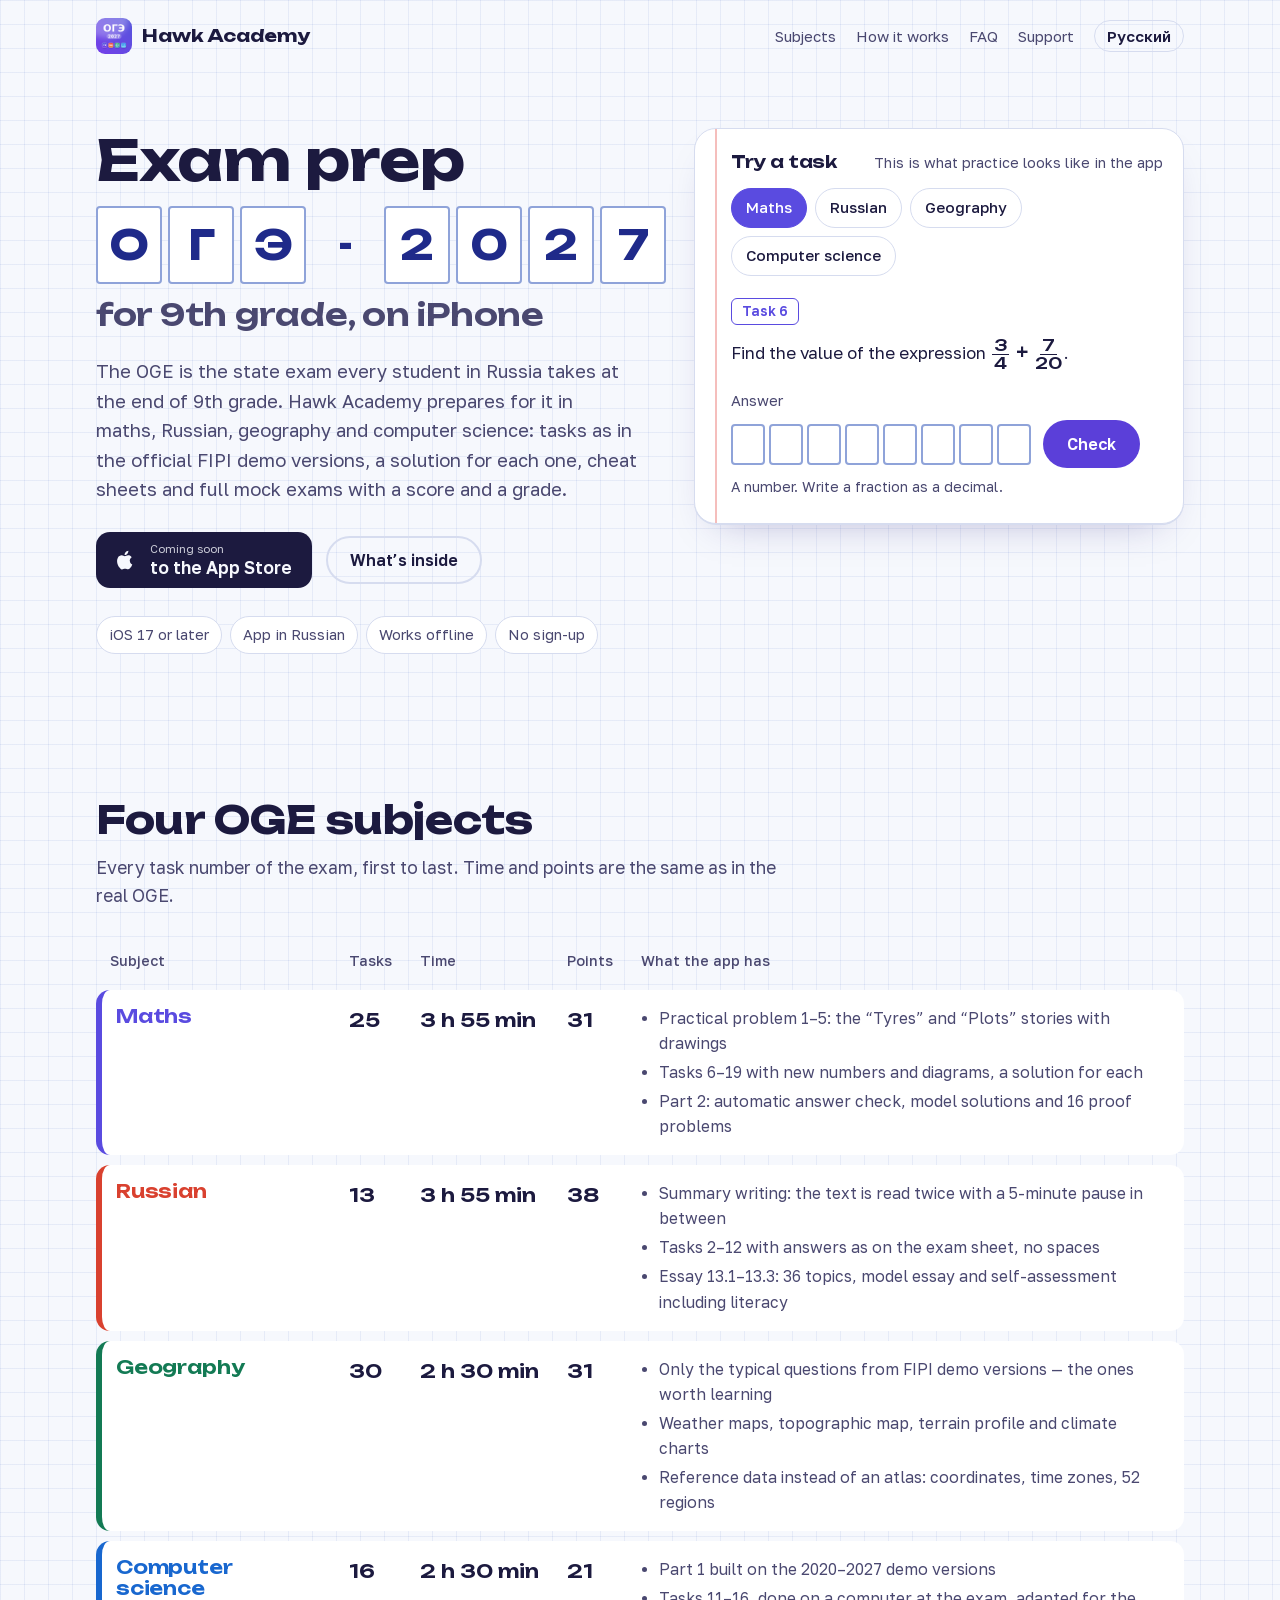
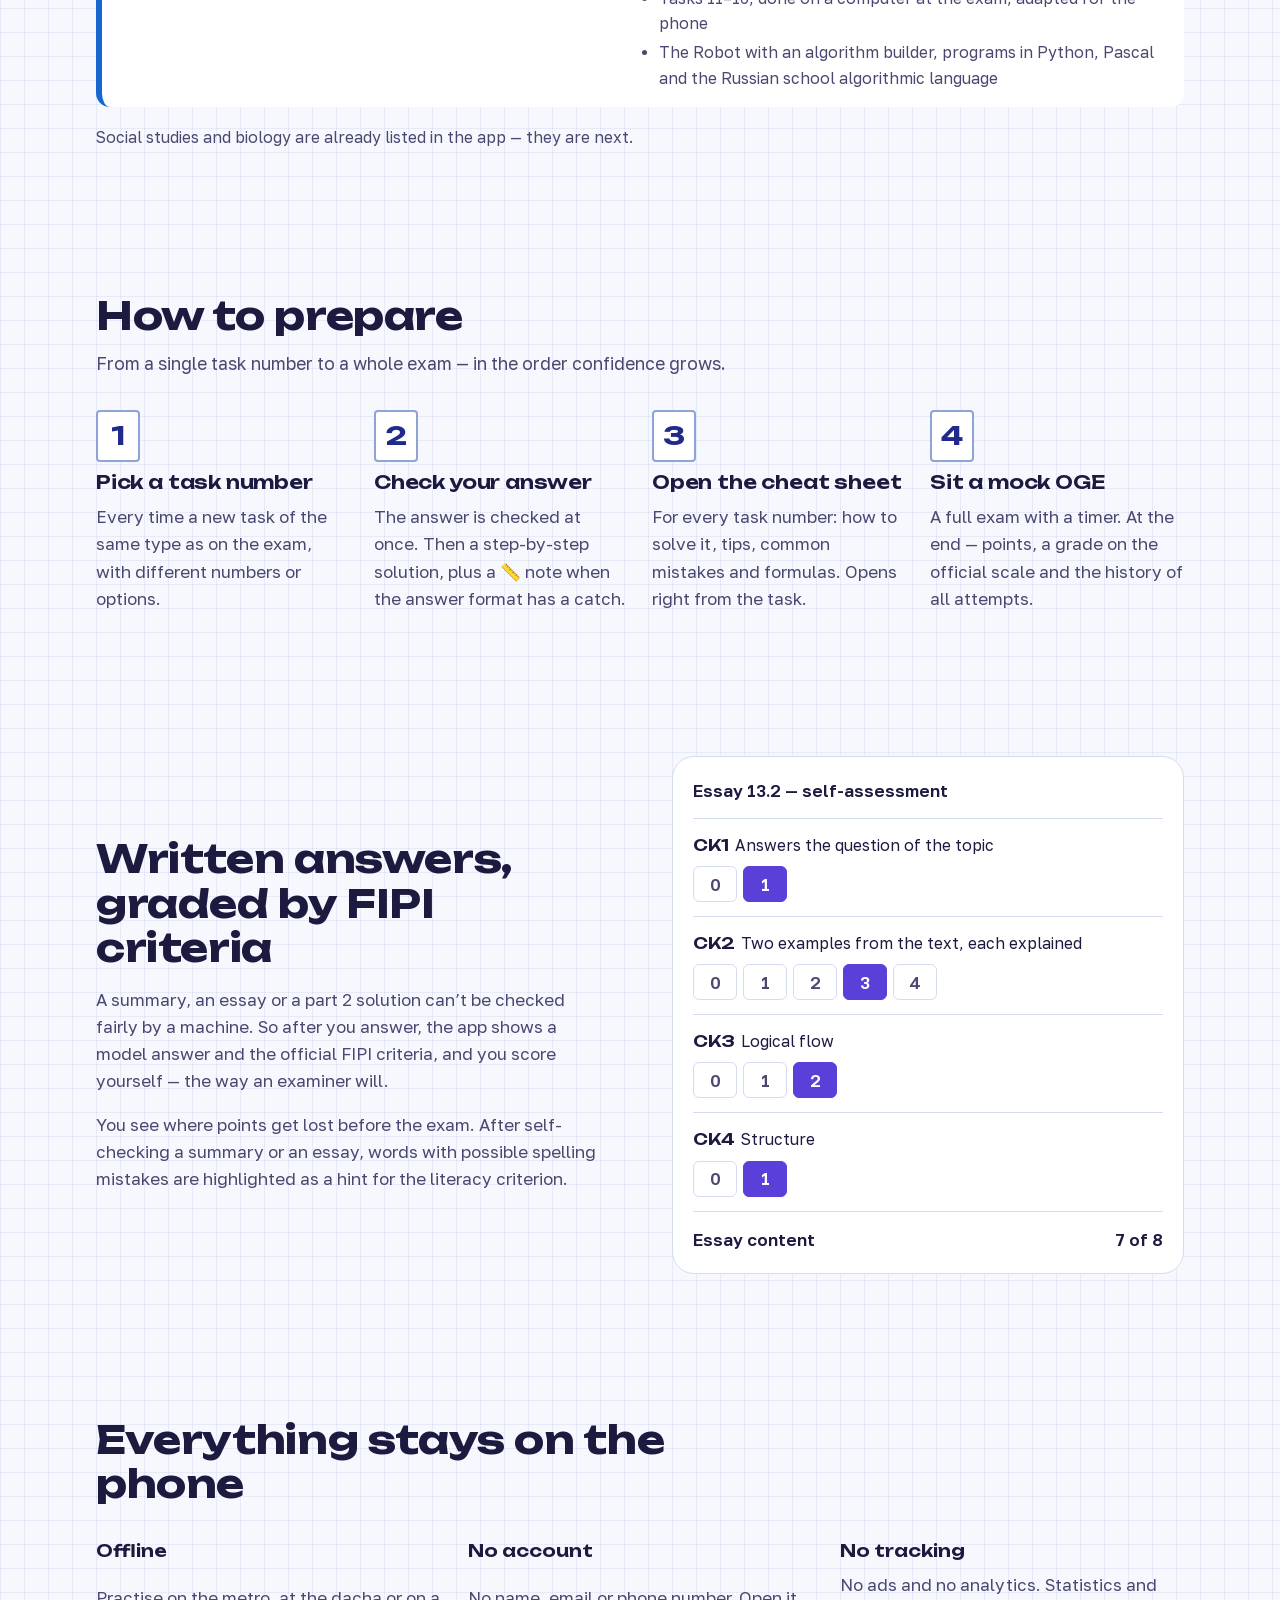
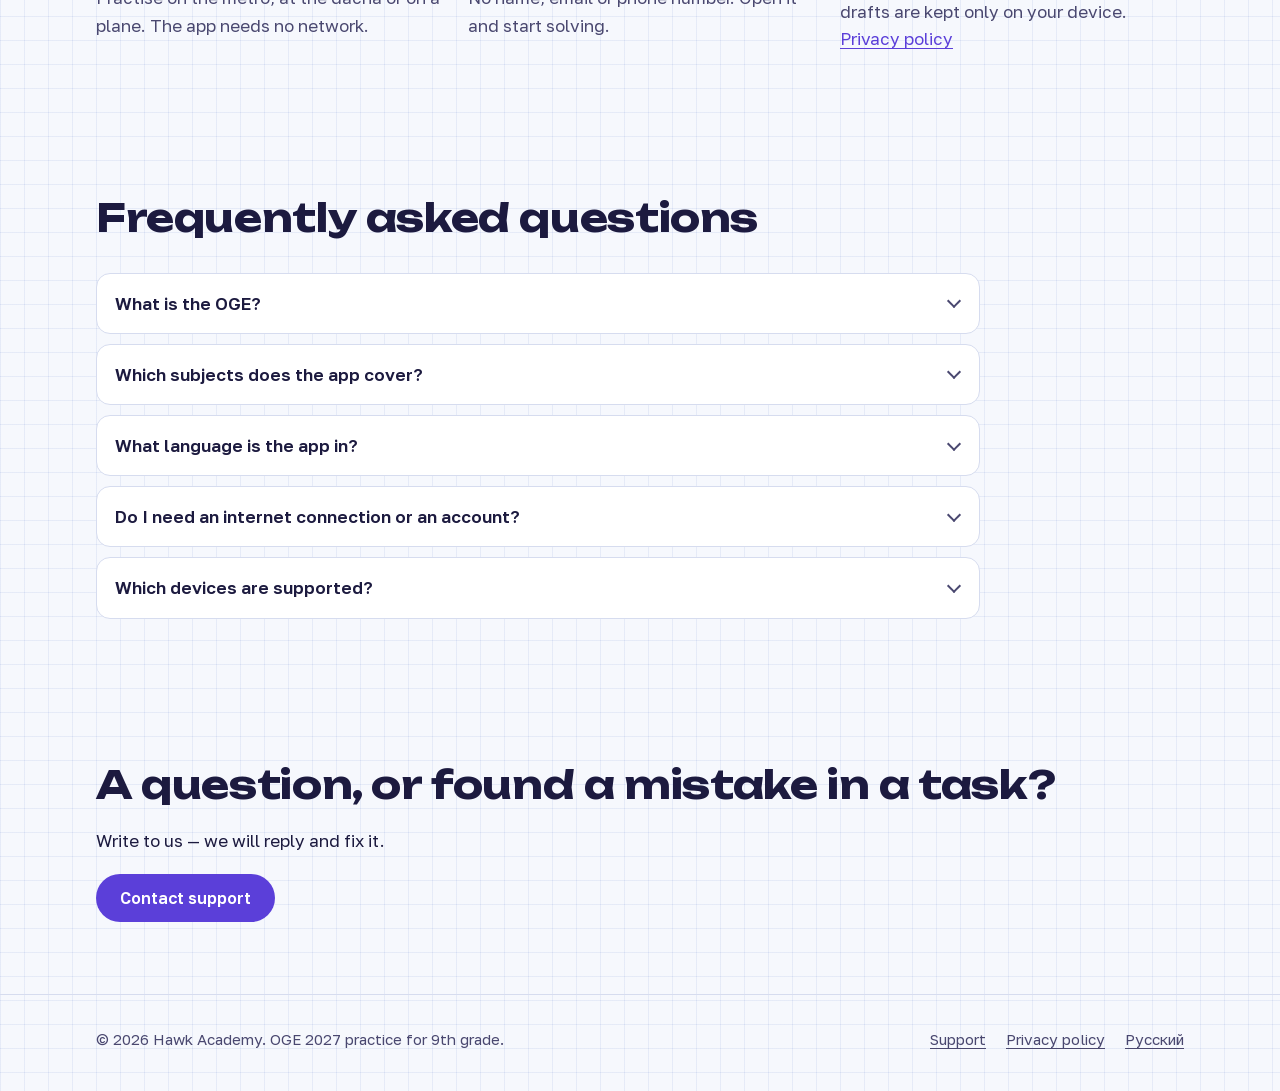
==== en/index.html @ 4bc0d473 "Сайт на двух языках: русский в России, английский в других странах - en/: английские версии главной," ====
<!doctype html>
<html lang="en">
<head>
  <meta charset="utf-8">
  <meta name="viewport" content="width=device-width, initial-scale=1">
  <title>OGE 2027 Exam Prep for iPhone — Hawk Academy</title>
  <meta name="description" content="Practice for Russia's 9th-grade state exam (OGE 2027): maths, Russian, geography and computer science. FIPI-style tasks, solutions and full mock exams.">
  <link rel="canonical" href="https://hawkacademy.github.io/en/">
  <link rel="alternate" hreflang="ru" href="https://hawkacademy.github.io/">
  <link rel="alternate" hreflang="en" href="https://hawkacademy.github.io/en/">
  <link rel="alternate" hreflang="x-default" href="https://hawkacademy.github.io/en/">
  <script src="/assets/lang.js"></script>
  <meta name="theme-color" content="#f6f8fd" media="(prefers-color-scheme: light)">
  <meta name="theme-color" content="#121232" media="(prefers-color-scheme: dark)">
  <meta name="color-scheme" content="light dark">

  <meta property="og:type" content="website">
  <meta property="og:locale" content="en_US">
  <meta property="og:locale:alternate" content="ru_RU">
  <meta property="og:site_name" content="Hawk Academy">
  <meta property="og:title" content="Hawk Academy: OGE 2027 — exam prep for 9th grade">
  <meta property="og:description" content="Maths, Russian, geography and computer science. Tasks in the official exam format, step-by-step solutions and full mock exams with a grade.">
  <meta property="og:url" content="https://hawkacademy.github.io/en/">
  <meta property="og:image" content="https://hawkacademy.github.io/assets/og.png">
  <meta property="og:image:width" content="1200">
  <meta property="og:image:height" content="630">
  <meta property="og:image:alt" content="Hawk Academy: OGE 2027 — practice for maths, Russian, geography and computer science">
  <meta name="twitter:card" content="summary_large_image">

  <link rel="icon" href="/favicon.ico" sizes="48x48">
  <link rel="icon" href="/assets/favicon-32.png" type="image/png" sizes="32x32">
  <link rel="apple-touch-icon" href="/assets/apple-touch-icon.png">
  <link rel="manifest" href="/site.webmanifest">

  <link rel="preload" href="/assets/fonts/unbounded-latin.woff2" as="font" type="font/woff2" crossorigin>
  <link rel="preload" href="/assets/fonts/golos-latin.woff2" as="font" type="font/woff2" crossorigin>
  <link rel="stylesheet" href="/assets/styles.css">

  <script type="application/ld+json">
  {
    "@context": "https://schema.org",
    "@graph": [
      {
        "@type": "Organization",
        "@id": "https://hawkacademy.github.io/#org",
        "name": "Hawk Academy",
        "url": "https://hawkacademy.github.io/",
        "logo": "https://hawkacademy.github.io/assets/icon-512.png",
        "email": "hawk.academy.education@gmail.com"
      },
      {
        "@type": "WebPage",
        "@id": "https://hawkacademy.github.io/en/#page",
        "name": "OGE 2027 Exam Prep for iPhone — Hawk Academy",
        "url": "https://hawkacademy.github.io/en/",
        "inLanguage": "en",
        "about": { "@id": "https://hawkacademy.github.io/#app" },
        "publisher": { "@id": "https://hawkacademy.github.io/#org" }
      },
      {
        "@type": "MobileApplication",
        "@id": "https://hawkacademy.github.io/#app",
        "name": "Hawk Academy: ОГЭ-2027",
        "alternateName": "Hawk Academy: OGE 2027",
        "description": "Practice app for the OGE 2027, the state exam Russian students take at the end of 9th grade: maths, Russian language, geography and computer science. Tasks in the format of the official FIPI demo versions, a step-by-step solution for every task, cheat sheets for each task number, written answers with model answers and self-assessment by FIPI criteria, and full mock exams with a score and a grade. The app interface is in Russian.",
        "operatingSystem": "iOS 17.0 or later",
        "applicationCategory": "EducationalApplication",
        "inLanguage": "ru",
        "image": "https://hawkacademy.github.io/assets/icon-512.png",
        "url": "https://hawkacademy.github.io/",
        "author": { "@id": "https://hawkacademy.github.io/#org" },
        "publisher": { "@id": "https://hawkacademy.github.io/#org" },
        "audience": {
          "@type": "EducationalAudience",
          "educationalRole": "student",
          "audienceType": "9th-grade students preparing for the OGE"
        },
        "featureList": [
          "Practice for every OGE task number with new numbers and a solution",
          "Cheat sheets: method, tips, common mistakes, formulas and reference data",
          "Written answers: model answer, FIPI criteria and self-assessment",
          "Summary writing with two listenings and a 5-minute pause",
          "Full mock exams with a timer, score and grade",
          "Works offline, no sign-up"
        ]
      },
      {
        "@type": "FAQPage",
        "@id": "https://hawkacademy.github.io/en/#faq",
        "inLanguage": "en",
        "mainEntity": [
          {
            "@type": "Question",
            "name": "What is the OGE?",
            "acceptedAnswer": { "@type": "Answer", "text": "The OGE (Basic State Exam) is the exam students in Russia take at the end of 9th grade. Task formats and grading rules are set by FIPI, the Federal Institute of Pedagogical Measurements." }
          },
          {
            "@type": "Question",
            "name": "Which subjects does the app cover?",
            "acceptedAnswer": { "@type": "Answer", "text": "Maths (25 tasks), Russian language (13 tasks), geography (30 tasks) and computer science (16 tasks). Social studies and biology are marked as coming soon in the app." }
          },
          {
            "@type": "Question",
            "name": "What language is the app in?",
            "acceptedAnswer": { "@type": "Answer", "text": "Russian, like the exam itself." }
          },
          {
            "@type": "Question",
            "name": "Do I need an internet connection or an account?",
            "acceptedAnswer": { "@type": "Answer", "text": "No. The app works offline and without an account. Statistics, essay drafts and exam history are stored only on the phone." }
          },
          {
            "@type": "Question",
            "name": "Which devices are supported?",
            "acceptedAnswer": { "@type": "Answer", "text": "iPhone with iOS 17 or later." }
          }
        ]
      }
    ]
  }
  </script>
</head>
<body>
  <a class="skip" href="#main">Skip to content</a>

  <header class="site-header">
    <div class="wrap">
      <a class="brand" href="/en/" aria-label="Hawk Academy — home">
        <img src="/assets/icon-96.png" alt="" width="36" height="36">
        Hawk Academy
      </a>
      <nav class="site-nav" aria-label="Sections">
        <ul>
          <li><a href="#subjects">Subjects</a></li>
          <li class="nav-optional"><a href="#how">How it works</a></li>
          <li class="nav-optional"><a href="#faq">FAQ</a></li>
          <li><a href="/en/support.html">Support</a></li>
          <li><a class="lang-switch" href="/?lang=ru" hreflang="ru" lang="ru">Русский</a></li>
        </ul>
      </nav>
    </div>
  </header>

  <main id="main">
    <section class="hero" aria-labelledby="hero-title">
      <div class="wrap">
        <div>
          <h1 id="hero-title" class="hero-title">
            <span class="sr-only">OGE 2027 exam prep for 9th grade</span>
            <span class="line" aria-hidden="true">Exam prep</span>
            <span class="cells hero-cells" aria-hidden="true">
              <span class="cell" style="--i:0"><span>О</span></span>
              <span class="cell" style="--i:1"><span>Г</span></span>
              <span class="cell" style="--i:2"><span>Э</span></span>
              <span class="cell is-dash" style="--i:3"><span>-</span></span>
              <span class="cell" style="--i:4"><span>2</span></span>
              <span class="cell" style="--i:5"><span>0</span></span>
              <span class="cell" style="--i:6"><span>2</span></span>
              <span class="cell" style="--i:7"><span>7</span></span>
            </span>
            <span class="line-small" aria-hidden="true">for 9th grade, on iPhone</span>
          </h1>
          <p class="hero-lead">
            The OGE is the state exam every student in Russia takes at the end of 9th grade. Hawk Academy prepares
            for it in maths, Russian, geography and computer science: tasks as in the official FIPI demo versions,
            a solution for each one, cheat sheets and full mock exams with a score and a grade.
          </p>
          <div class="hero-actions">
            <div class="store-badge" role="note" aria-label="Coming soon to the App Store">
              <svg viewBox="0 0 24 24" aria-hidden="true"><path d="M16.37 12.6c-.02-2.16 1.77-3.2 1.85-3.25-1-1.47-2.57-1.67-3.13-1.7-1.33-.13-2.6.79-3.28.79-.68 0-1.72-.77-2.83-.75-1.45.02-2.8.85-3.55 2.15-1.52 2.63-.39 6.52 1.09 8.66.72 1.04 1.58 2.21 2.71 2.17 1.09-.04 1.5-.7 2.82-.7 1.31 0 1.69.7 2.84.68 1.17-.02 1.91-1.06 2.63-2.11.83-1.21 1.17-2.38 1.19-2.44-.03-.01-2.28-.88-2.3-3.5zM14.2 6.25c.6-.73 1.01-1.74.9-2.75-.87.04-1.92.58-2.54 1.31-.56.64-1.05 1.67-.92 2.66.97.07 1.96-.5 2.56-1.22z"/></svg>
              <span><small>Coming soon</small><strong>to the App Store</strong></span>
            </div>
            <a class="btn btn-ghost" href="#subjects">What’s inside</a>
          </div>
          <ul class="hero-facts" aria-label="At a glance">
            <li>iOS 17 or later</li>
            <li>App in Russian</li>
            <li>Works offline</li>
            <li>No sign-up</li>
          </ul>
        </div>

        <div class="try" id="try" aria-labelledby="try-title">
          <div class="try-head">
            <h2 id="try-title">Try a task</h2>
            <p>This is what practice looks like in the app</p>
          </div>
          <div class="tabs" role="tablist" aria-label="Subject">
            <button class="tab" role="tab" type="button" data-subject="math" aria-selected="true" aria-controls="task">Maths</button>
            <button class="tab" role="tab" type="button" data-subject="russian" aria-selected="false" aria-controls="task" tabindex="-1">Russian</button>
            <button class="tab" role="tab" type="button" data-subject="geography" aria-selected="false" aria-controls="task" tabindex="-1">Geography</button>
            <button class="tab" role="tab" type="button" data-subject="informatics" aria-selected="false" aria-controls="task" tabindex="-1">Computer science</button>
          </div>

          <div class="task" id="task" role="tabpanel">
            <span class="task-number" id="task-number">Task 6</span>
            <div class="task-text" id="task-text">
              <p>Find the value of the expression <span class="expr"><span class="frac"><span>3</span><span>4</span></span> + <span class="frac"><span>7</span><span>20</span></span></span>.</p>
            </div>
            <form class="answer" id="answer-form" novalidate>
              <label for="answer-input">Answer</label>
              <div class="answer-row">
                <div class="answer-cells" id="answer-cells">
                  <input id="answer-input" name="answer" autocomplete="off" autocapitalize="off" autocorrect="off" spellcheck="false" inputmode="decimal" maxlength="8" aria-describedby="format-hint">
                </div>
                <button class="btn btn-primary" type="submit">Check</button>
              </div>
              <p class="format-hint" id="format-hint">A number. Write a fraction as a decimal.</p>
            </form>
            <div class="result" id="result" role="status" aria-live="polite" hidden></div>
          </div>
        </div>
      </div>
    </section>

    <section class="section" id="subjects" aria-labelledby="subjects-title">
      <div class="wrap">
        <div class="section-head">
          <h2 id="subjects-title">Four OGE subjects</h2>
          <p>Every task number of the exam, first to last. Time and points are the same as in the real OGE.</p>
        </div>
        <table class="subjects">
          <caption class="sr-only">Subjects, number of tasks, time and maximum score</caption>
          <thead>
            <tr>
              <th scope="col">Subject</th>
              <th scope="col">Tasks</th>
              <th scope="col">Time</th>
              <th scope="col">Points</th>
              <th scope="col">What the app has</th>
            </tr>
          </thead>
          <tbody>
            <tr data-subject="math">
              <th scope="row"><h3>Maths</h3></th>
              <td class="num" data-label="Tasks">25</td>
              <td class="num" data-label="Time">3 h 55 min</td>
              <td class="num" data-label="Points">31</td>
              <td>
                <ul>
                  <li>Practical problem 1–5: the “Tyres” and “Plots” stories with drawings</li>
                  <li>Tasks 6–19 with new numbers and diagrams, a solution for each</li>
                  <li>Part 2: automatic answer check, model solutions and 16 proof problems</li>
                </ul>
              </td>
            </tr>
            <tr data-subject="russian">
              <th scope="row"><h3>Russian</h3></th>
              <td class="num" data-label="Tasks">13</td>
              <td class="num" data-label="Time">3 h 55 min</td>
              <td class="num" data-label="Points">38</td>
              <td>
                <ul>
                  <li>Summary writing: the text is read twice with a 5-minute pause in between</li>
                  <li>Tasks 2–12 with answers as on the exam sheet, no spaces</li>
                  <li>Essay 13.1–13.3: 36 topics, model essay and self-assessment including literacy</li>
                </ul>
              </td>
            </tr>
            <tr data-subject="geography">
              <th scope="row"><h3>Geography</h3></th>
              <td class="num" data-label="Tasks">30</td>
              <td class="num" data-label="Time">2 h 30 min</td>
              <td class="num" data-label="Points">31</td>
              <td>
                <ul>
                  <li>Only the typical questions from FIPI demo versions — the ones worth learning</li>
                  <li>Weather maps, topographic map, terrain profile and climate charts</li>
                  <li>Reference data instead of an atlas: coordinates, time zones, 52 regions</li>
                </ul>
              </td>
            </tr>
            <tr data-subject="informatics">
              <th scope="row"><h3>Computer science</h3></th>
              <td class="num" data-label="Tasks">16</td>
              <td class="num" data-label="Time">2 h 30 min</td>
              <td class="num" data-label="Points">21</td>
              <td>
                <ul>
                  <li>Part 1 built on the 2020–2027 demo versions</li>
                  <li>Tasks 11–16, done on a computer at the exam, adapted for the phone</li>
                  <li>The Robot with an algorithm builder, programs in Python, Pascal and the Russian school algorithmic language</li>
                </ul>
              </td>
            </tr>
          </tbody>
        </table>
        <p class="soon">Social studies and biology are already listed in the app — they are next.</p>
      </div>
    </section>

    <section class="section" id="how" aria-labelledby="how-title">
      <div class="wrap">
        <div class="section-head">
          <h2 id="how-title">How to prepare</h2>
          <p>From a single task number to a whole exam — in the order confidence grows.</p>
        </div>
        <ol class="steps">
          <li>
            <h3>Pick a task number</h3>
            <p>Every time a new task of the same type as on the exam, with different numbers or options.</p>
          </li>
          <li>
            <h3>Check your answer</h3>
            <p>The answer is checked at once. Then a step-by-step solution, plus a 📏 note when the answer format has a catch.</p>
          </li>
          <li>
            <h3>Open the cheat sheet</h3>
            <p>For every task number: how to solve it, tips, common mistakes and formulas. Opens right from the task.</p>
          </li>
          <li>
            <h3>Sit a mock OGE</h3>
            <p>A full exam with a timer. At the end — points, a grade on the official scale and the history of all attempts.</p>
          </li>
        </ol>
      </div>
    </section>

    <section class="section" id="long" aria-labelledby="long-title">
      <div class="wrap split">
        <div class="split-text">
          <h2 id="long-title">Written answers, graded by FIPI criteria</h2>
          <p>
            A summary, an essay or a part 2 solution can’t be checked fairly by a machine. So after you answer,
            the app shows a model answer and the official FIPI criteria, and you score yourself — the way an examiner will.
          </p>
          <p>
            You see where points get lost before the exam. After self-checking a summary or an essay, words with possible
            spelling mistakes are highlighted as a hint for the literacy criterion.
          </p>
        </div>
        <figure class="criteria" aria-label="Example of essay self-assessment">
          <figcaption class="criteria-title">Essay 13.2 — self-assessment</figcaption>
          <div class="criterion">
            <p class="criterion-name"><strong>СК1</strong>Answers the question of the topic</p>
            <div class="score" aria-label="1 point of 1 selected"><span>0</span><span class="is-picked">1</span></div>
          </div>
          <div class="criterion">
            <p class="criterion-name"><strong>СК2</strong>Two examples from the text, each explained</p>
            <div class="score" aria-label="3 points of 4 selected"><span>0</span><span>1</span><span>2</span><span class="is-picked">3</span><span>4</span></div>
          </div>
          <div class="criterion">
            <p class="criterion-name"><strong>СК3</strong>Logical flow</p>
            <div class="score" aria-label="2 points of 2 selected"><span>0</span><span>1</span><span class="is-picked">2</span></div>
          </div>
          <div class="criterion">
            <p class="criterion-name"><strong>СК4</strong>Structure</p>
            <div class="score" aria-label="1 point of 1 selected"><span>0</span><span class="is-picked">1</span></div>
          </div>
          <div class="criteria-total"><span>Essay content</span><span>7 of 8</span></div>
        </figure>
      </div>
    </section>

    <section class="section" id="privacy-facts" aria-labelledby="privacy-title">
      <div class="wrap">
        <div class="section-head">
          <h2 id="privacy-title">Everything stays on the phone</h2>
        </div>
        <ul class="facts">
          <li><strong>Offline</strong><span>Practise on the metro, at the dacha or on a plane. The app needs no network.</span></li>
          <li><strong>No account</strong><span>No name, email or phone number. Open it and start solving.</span></li>
          <li><strong>No tracking</strong><span>No ads and no analytics. Statistics and drafts are kept only on your device. <a href="/en/privacy.html">Privacy policy</a></span></li>
        </ul>
      </div>
    </section>

    <section class="section" id="faq" aria-labelledby="faq-title">
      <div class="wrap">
        <div class="section-head">
          <h2 id="faq-title">Frequently asked questions</h2>
        </div>
        <div class="faq">
          <details>
            <summary>What is the OGE?</summary>
            <div><p>The OGE (Basic State Exam) is the exam students in Russia take at the end of 9th grade. Task formats and grading rules are set by FIPI, the Federal Institute of Pedagogical Measurements.</p></div>
          </details>
          <details>
            <summary>Which subjects does the app cover?</summary>
            <div><p>Maths (25 tasks), Russian language (13 tasks), geography (30 tasks) and computer science (16 tasks). Social studies and biology are marked as coming soon in the app.</p></div>
          </details>
          <details>
            <summary>What language is the app in?</summary>
            <div><p>Russian, like the exam itself.</p></div>
          </details>
          <details>
            <summary>Do I need an internet connection or an account?</summary>
            <div><p>No. The app works offline and without an account. Statistics, essay drafts and exam history are stored only on the phone.</p></div>
          </details>
          <details>
            <summary>Which devices are supported?</summary>
            <div><p>iPhone with iOS 17 or later.</p></div>
          </details>
        </div>
      </div>
    </section>

    <section class="section cta" aria-labelledby="cta-title">
      <div class="wrap">
        <h2 id="cta-title">A question, or found a mistake in a task?</h2>
        <p>Write to us — we will reply and fix it.</p>
        <a class="btn btn-primary" href="/en/support.html">Contact support</a>
      </div>
    </section>
  </main>

  <footer class="site-footer">
    <div class="wrap">
      <p>© 2026 Hawk Academy. OGE 2027 practice for 9th grade.</p>
      <ul>
        <li><a href="/en/support.html">Support</a></li>
        <li><a href="/en/privacy.html">Privacy policy</a></li>
        <li><a href="/?lang=ru" hreflang="ru" lang="ru">Русский</a></li>
      </ul>
    </div>
  </footer>

  <script src="/assets/try.js" defer></script>
</body>
</html>
---- assets/styles.css ----
/* Hawk Academy: ОГЭ-2027 — общий стиль сайта.
   Идея: тетрадь в клетку и бланк ответов ОГЭ. Клетки бланка — главный визуальный приём,
   остальное спокойное. Шрифты: Unbounded (заголовки, клетки) и Golos Text (текст). */

/* Шрифты лежат на сайте (лицензия SIL OFL 1.1, см. fonts/OFL-*.txt) — посетитель не обращается к сторонним серверам. */
@font-face { font-family: "Golos Text"; font-style: normal; font-weight: 400 700; font-display: swap; src: url("fonts/golos-cyrillic.woff2") format("woff2"); unicode-range: U+0301, U+0400-045F, U+0490-0491, U+04B0-04B1, U+2116; }
@font-face { font-family: "Golos Text"; font-style: normal; font-weight: 400 700; font-display: swap; src: url("fonts/golos-latin.woff2") format("woff2"); unicode-range: U+0000-00FF, U+0131, U+0152-0153, U+02BB-02BC, U+02C6, U+02DA, U+02DC, U+0304, U+0308, U+0329, U+2000-206F, U+20AC, U+2122, U+2191, U+2193, U+2212, U+2215, U+FEFF, U+FFFD; }
@font-face { font-family: "Unbounded"; font-style: normal; font-weight: 500 700; font-display: swap; src: url("fonts/unbounded-cyrillic.woff2") format("woff2"); unicode-range: U+0301, U+0400-045F, U+0490-0491, U+04B0-04B1, U+2116; }
@font-face { font-family: "Unbounded"; font-style: normal; font-weight: 500 700; font-display: swap; src: url("fonts/unbounded-latin.woff2") format("woff2"); unicode-range: U+0000-00FF, U+0131, U+0152-0153, U+02BB-02BC, U+02C6, U+02DA, U+02DC, U+0304, U+0308, U+0329, U+2000-206F, U+20AC, U+2122, U+2191, U+2193, U+2212, U+2215, U+FEFF, U+FFFD; }

:root {
  --paper: #f6f8fd;
  --paper-raised: #ffffff;
  --grid: rgba(64, 98, 196, 0.09);
  --margin-line: rgba(226, 69, 63, 0.35);
  --ink: #1c1a3f;
  --ink-soft: #4a4870;
  --line: #d6dcef;
  --brand: #5b3fd9;
  --brand-strong: #4a2fc4;
  --on-brand: #ffffff;
  --cell: #8fa3d9;
  --cell-fill: #ffffff;
  --cell-ink: #1f2a8a;

  --math: #5a4be0;
  --russian: #d9412f;
  --geography: #137a54;
  --informatics: #1867cf;

  --ok: #137a54;
  --ok-bg: #e3f5ec;
  --err: #c2332e;
  --err-bg: #fdeceb;
  --note-bg: #fff6dc;

  --display: "Unbounded", "Golos Text", system-ui, sans-serif;
  --text: "Golos Text", system-ui, -apple-system, "Segoe UI", Roboto, sans-serif;

  --radius-s: 6px;
  --radius-m: 14px;
  --radius-l: 22px;
  --gutter: 16px;
  --max: 1120px;
  color-scheme: light;
}

@media (prefers-color-scheme: dark) {
  :root:not([data-theme="light"]) {
    --paper: #121232;
    --paper-raised: #1b1b44;
    --grid: rgba(150, 170, 255, 0.07);
    --margin-line: rgba(255, 120, 110, 0.28);
    --ink: #eceaff;
    --ink-soft: #b1afd6;
    --line: #2f3168;
    --brand: #a99bff;
    --brand-strong: #c3b9ff;
    --on-brand: #17123f;
    --cell: #4d5a99;
    --cell-fill: #181a40;
    --cell-ink: #c9d3ff;
    --math: #a59cff;
    --russian: #ff8a73;
    --geography: #4fd39b;
    --informatics: #6cb2ff;
    --ok: #4fd39b;
    --ok-bg: #143a2e;
    --err: #ff8a80;
    --err-bg: #44202a;
    --note-bg: #3a3420;
    color-scheme: dark;
  }
}

:root[data-theme="dark"] {
  --paper: #121232;
  --paper-raised: #1b1b44;
  --grid: rgba(150, 170, 255, 0.07);
  --margin-line: rgba(255, 120, 110, 0.28);
  --ink: #eceaff;
  --ink-soft: #b1afd6;
  --line: #2f3168;
  --brand: #a99bff;
  --brand-strong: #c3b9ff;
  --on-brand: #17123f;
  --cell: #4d5a99;
  --cell-fill: #181a40;
  --cell-ink: #c9d3ff;
  --math: #a59cff;
  --russian: #ff8a73;
  --geography: #4fd39b;
  --informatics: #6cb2ff;
  --ok: #4fd39b;
  --ok-bg: #143a2e;
  --err: #ff8a80;
  --err-bg: #44202a;
  --note-bg: #3a3420;
  color-scheme: dark;
}

*, *::before, *::after { box-sizing: border-box; }

html { -webkit-text-size-adjust: 100%; scroll-behavior: smooth; }

body {
  margin: 0;
  font-family: var(--text);
  font-size: 1.0625rem;
  line-height: 1.6;
  color: var(--ink);
  background-color: var(--paper);
  /* тетрадь в клетку: клетка 24 px, как в школьной тетради */
  background-image:
    linear-gradient(var(--grid) 1px, transparent 1px),
    linear-gradient(90deg, var(--grid) 1px, transparent 1px);
  background-size: 24px 24px;
  overflow-x: hidden;
}

img, svg { max-width: 100%; height: auto; display: block; }

a { color: var(--brand); text-underline-offset: 0.18em; }
a:hover { color: var(--brand-strong); }

:focus-visible {
  outline: 3px solid var(--brand);
  outline-offset: 3px;
  border-radius: 4px;
}

.sr-only {
  position: absolute; width: 1px; height: 1px; padding: 0; margin: -1px;
  overflow: hidden; clip: rect(0 0 0 0); white-space: nowrap; border: 0;
}

.skip {
  position: absolute; left: var(--gutter); top: -60px; z-index: 10;
  background: var(--brand); color: var(--on-brand); padding: 10px 14px; border-radius: var(--radius-s);
}
.skip:focus { top: 12px; }

.wrap { width: 100%; max-width: var(--max); margin: 0 auto; padding: 0 var(--gutter); }

h1, h2, h3 { font-family: var(--display); line-height: 1.15; margin: 0; font-weight: 700; letter-spacing: -0.01em; }
h2 { font-size: clamp(1.6rem, 1.1rem + 2.2vw, 2.4rem); }
h3 { font-size: 1.15rem; font-weight: 600; }
p { margin: 0; }

/* ---------- шапка ---------- */

.site-header { position: relative; z-index: 2; }
.site-header .wrap {
  display: flex; align-items: center; justify-content: space-between; gap: 16px;
  min-height: 72px; flex-wrap: wrap; padding-top: 8px; padding-bottom: 8px;
}
.brand {
  display: inline-flex; align-items: center; gap: 10px;
  font-family: var(--display); font-weight: 700; font-size: 1.05rem;
  color: var(--ink); text-decoration: none;
}
.brand img { width: 36px; height: 36px; border-radius: 9px; }
.site-nav ul { display: flex; flex-wrap: wrap; gap: 4px 20px; list-style: none; margin: 0; padding: 0; }
.site-nav a { color: var(--ink-soft); text-decoration: none; font-size: 0.95rem; }
.site-nav a:hover { color: var(--ink); text-decoration: underline; }
@media (max-width: 640px) {
  .site-nav .nav-optional { display: none; }
}

/* ---------- кнопки ---------- */

.btn {
  display: inline-flex; align-items: center; justify-content: center; gap: 10px;
  min-height: 48px; padding: 0 22px; border-radius: 999px;
  font: 600 1rem/1 var(--text); text-decoration: none; cursor: pointer;
  border: 2px solid transparent; transition: background-color .15s, color .15s, border-color .15s;
}
.btn-primary { background: var(--brand); color: var(--on-brand); }
.btn-primary:hover { background: var(--brand-strong); color: var(--on-brand); }
.btn-ghost { background: transparent; color: var(--ink); border-color: var(--line); }
.btn-ghost:hover { border-color: var(--ink-soft); color: var(--ink); }

.store-badge {
  display: inline-flex; align-items: center; gap: 12px;
  min-height: 56px; padding: 8px 20px 8px 16px; border-radius: 14px;
  background: var(--ink); color: var(--paper); text-decoration: none;
}
.store-badge svg { width: 26px; height: 26px; fill: currentColor; }
.store-badge small { display: block; font-size: 0.72rem; opacity: 0.8; line-height: 1.2; }
.store-badge strong { display: block; font-size: 1.1rem; line-height: 1.2; font-weight: 600; }
a.store-badge:hover { color: var(--paper); opacity: 0.92; }

/* ---------- клетки бланка ---------- */

.cells { display: flex; flex-wrap: nowrap; gap: clamp(3px, 0.6vw, 6px); }
.cell {
  --size: clamp(32px, 8.4vw, 66px);
  width: var(--size); height: calc(var(--size) * 1.18);
  display: grid; place-items: center;
  border: 2px solid var(--cell); border-radius: 4px; background: var(--cell-fill);
  font-family: var(--display); font-weight: 700; font-size: calc(var(--size) * 0.62);
  color: var(--cell-ink); line-height: 1;
}
.cell.is-dash { border-color: transparent; background: transparent; }

/* одна оркестрованная анимация: клетки заголовка заполняются при загрузке */
@media (prefers-reduced-motion: no-preference) {
  .hero-cells .cell span { opacity: 0; transform: translateY(6px); animation: fill .32s ease-out forwards; animation-delay: calc(var(--i) * 90ms + 250ms); }
  @keyframes fill { to { opacity: 1; transform: none; } }
}

/* ---------- первый экран ---------- */

.hero { padding: 24px 0 72px; }
.hero .wrap { display: grid; gap: 48px; align-items: start; }
@media (min-width: 980px) {
  .hero .wrap { grid-template-columns: minmax(0, 1.05fr) minmax(0, 0.95fr); gap: 56px; padding-top: 32px; }
}
.hero-title { display: grid; gap: 14px; }
.hero-title .line { font-size: clamp(2rem, 1.2rem + 3.6vw, 3.5rem); }
.hero-title .line-small { font-size: clamp(1.25rem, 0.9rem + 1.6vw, 1.9rem); font-weight: 600; color: var(--ink-soft); }
.hero-lead { margin-top: 24px; max-width: 34em; font-size: 1.15rem; color: var(--ink-soft); }
.hero-actions { margin-top: 28px; display: flex; flex-wrap: wrap; gap: 14px; align-items: center; }
.hero-facts { margin: 28px 0 0; padding: 0; list-style: none; display: flex; flex-wrap: wrap; gap: 8px; }
.hero-facts li {
  padding: 6px 12px; border-radius: 999px; font-size: 0.92rem;
  background: var(--paper-raised); border: 1px solid var(--line); color: var(--ink-soft);
}

/* ---------- живое задание ---------- */

.try {
  position: relative;
  background: var(--paper-raised);
  border: 1px solid var(--line);
  border-radius: var(--radius-l);
  padding: 22px 20px 24px 36px;
  box-shadow: 0 1px 0 var(--line), 0 18px 40px -24px rgba(40, 30, 120, 0.35);
}
/* красные поля тетради */
.try::before {
  content: ""; position: absolute; top: 0; bottom: 0; left: 20px; width: 2px; background: var(--margin-line);
}
.try-head { display: flex; justify-content: space-between; align-items: baseline; gap: 12px; flex-wrap: wrap; }
.try-head h2 { font-size: 1.05rem; font-weight: 600; }
.try-head p { font-size: 0.9rem; color: var(--ink-soft); }

.tabs { margin-top: 14px; display: flex; flex-wrap: wrap; gap: 8px; }
.tab {
  --c: var(--brand);
  min-height: 40px; padding: 0 14px; border-radius: 999px; cursor: pointer;
  font: 500 0.95rem/1 var(--text); color: var(--ink);
  background: transparent; border: 1.5px solid var(--line);
}
.tab:hover { border-color: var(--c); }
.tab[aria-selected="true"] { background: var(--c); border-color: var(--c); color: #fff; }
:root[data-theme="dark"] .tab[aria-selected="true"] { color: #10102a; }
@media (prefers-color-scheme: dark) { :root:not([data-theme="light"]) .tab[aria-selected="true"] { color: #10102a; } }
.tab[data-subject="math"] { --c: var(--math); }
.tab[data-subject="russian"] { --c: var(--russian); }
.tab[data-subject="geography"] { --c: var(--geography); }
.tab[data-subject="informatics"] { --c: var(--informatics); }

.task { margin-top: 20px; }
.task-number {
  display: inline-block; padding: 3px 10px; border-radius: var(--radius-s);
  font: 600 0.85rem/1.4 var(--text); color: var(--subject-color, var(--brand));
  border: 1.5px solid currentColor;
}
.task-text { margin-top: 12px; font-size: 1.05rem; }
.task-text .expr { font-family: var(--display); font-weight: 500; font-size: 1.15rem; white-space: nowrap; }
.task-options { margin: 10px 0 0; padding-left: 0; list-style: none; display: grid; gap: 2px; }
.task-options li { font-size: 1rem; }
.frac { display: inline-flex; flex-direction: column; align-items: center; vertical-align: middle; font-size: 0.85em; line-height: 1.05; margin: 0 2px; }
.frac > span:first-child { border-bottom: 1.5px solid currentColor; padding: 0 2px; }

.answer { margin-top: 18px; }
.answer label { display: block; font-size: 0.92rem; color: var(--ink-soft); margin-bottom: 8px; }
.answer-row { display: flex; flex-wrap: wrap; gap: 12px; align-items: center; }
.answer-cells { position: relative; display: inline-flex; gap: 4px; cursor: text; }
.answer-cells .cell { --size: clamp(26px, 7vw, 34px); font-size: calc(var(--size) * 0.6); text-transform: uppercase; }
.answer-cells .cell.is-active { border-color: var(--brand); box-shadow: 0 0 0 2px color-mix(in srgb, var(--brand) 30%, transparent); }
.answer-cells input {
  position: absolute; inset: 0; width: 100%; height: 100%; opacity: 0;
  font-size: 16px; border: 0; padding: 0; margin: 0; cursor: text; color: transparent; background: transparent;
}
.answer-cells:focus-within { outline: 3px solid var(--brand); outline-offset: 4px; border-radius: 6px; }
.format-hint { margin-top: 8px; font-size: 0.88rem; color: var(--ink-soft); }

.result { margin-top: 18px; border-radius: var(--radius-m); padding: 14px 16px; display: grid; gap: 8px; font-size: 0.98rem; }
.result[hidden] { display: none; }
.result.is-ok { background: var(--ok-bg); }
.result.is-err { background: var(--err-bg); }
.result-title { font-weight: 700; }
.result.is-ok .result-title { color: var(--ok); }
.result.is-err .result-title { color: var(--err); }
.ruler { background: var(--note-bg); border-radius: var(--radius-s); padding: 8px 10px; }

/* ---------- секции ---------- */

.section { padding: 72px 0; }
.section-head { max-width: 40em; margin-bottom: 32px; display: grid; gap: 12px; }
.section-head p { color: var(--ink-soft); font-size: 1.1rem; }

/* предметы: настоящая таблица — у каждого предмета своя строка с цветным корешком */
.subjects { width: 100%; border-collapse: separate; border-spacing: 0 10px; }
.subjects caption { text-align: left; }
.subjects th, .subjects td { text-align: left; vertical-align: top; padding: 16px 14px; }
.subjects thead th { font: 500 0.9rem/1.2 var(--text); color: var(--ink-soft); padding-top: 0; padding-bottom: 0; }
.subjects tbody tr { background: var(--paper-raised); }
.subjects tbody th { border-left: 6px solid var(--c); border-radius: var(--radius-m) 0 0 var(--radius-m); width: 22%; }
.subjects tbody td:last-child { border-radius: 0 var(--radius-m) var(--radius-m) 0; }
.subjects tbody th h3 { color: var(--c); }
.subjects .num { font-family: var(--display); font-weight: 600; font-size: 1.15rem; white-space: nowrap; }
.subjects ul { margin: 0; padding-left: 1.1em; display: grid; gap: 4px; color: var(--ink-soft); font-size: 0.98rem; }
.subjects tr[data-subject="math"] { --c: var(--math); }
.subjects tr[data-subject="russian"] { --c: var(--russian); }
.subjects tr[data-subject="geography"] { --c: var(--geography); }
.subjects tr[data-subject="informatics"] { --c: var(--informatics); }

@media (max-width: 760px) {
  .subjects thead { position: absolute; width: 1px; height: 1px; overflow: hidden; clip: rect(0 0 0 0); }
  .subjects, .subjects tbody, .subjects tr, .subjects th, .subjects td { display: block; width: 100%; }
  .subjects tbody tr { border-left: 6px solid var(--c); border-radius: var(--radius-m); margin-bottom: 12px; padding: 6px 0; display: grid; grid-template-columns: repeat(3, minmax(0, 1fr)); }
  .subjects tbody th { border: 0; grid-column: 1 / -1; padding-bottom: 4px; width: auto; }
  .subjects tbody td { padding: 4px 14px; width: auto; }
  .subjects .num { font-size: 1rem; white-space: normal; }
  .subjects tbody td:last-child { grid-column: 1 / -1; padding-top: 10px; padding-bottom: 12px; }
  .subjects td[data-label]::before { content: attr(data-label); display: block; font-size: 0.8rem; color: var(--ink-soft); }
}

.soon { margin-top: 8px; color: var(--ink-soft); font-size: 0.98rem; }

/* как устроено: это последовательность, поэтому номера уместны */
.steps { list-style: none; margin: 0; padding: 0; display: grid; gap: 28px; counter-reset: step; }
@media (min-width: 860px) { .steps { grid-template-columns: repeat(4, 1fr); gap: 24px; } }
.steps li { counter-increment: step; display: grid; gap: 10px; align-content: start; }
.steps li::before {
  content: counter(step);
  width: 44px; height: 52px; display: grid; place-items: center;
  border: 2px solid var(--cell); border-radius: 4px; background: var(--cell-fill);
  font: 700 1.6rem/1 var(--display); color: var(--cell-ink);
}
.steps p { color: var(--ink-soft); }

/* развёрнутые ответы: образец самооценки */
.split { display: grid; gap: 40px; align-items: center; }
.split > * { min-width: 0; }
@media (min-width: 900px) { .split { grid-template-columns: 1fr 1fr; gap: 64px; } }
.split-text { display: grid; gap: 16px; }
.split-text p { color: var(--ink-soft); }
.criteria {
  margin: 0; min-width: 0;
  background: var(--paper-raised); border: 1px solid var(--line); border-radius: var(--radius-l);
  padding: 20px; display: grid; gap: 14px;
}
.criteria-title { font-weight: 600; }
.criterion { display: grid; gap: 8px; padding-top: 14px; border-top: 1px solid var(--line); }
.criterion-name { font-size: 0.98rem; }
.criterion-name strong { font-family: var(--display); font-weight: 600; margin-right: 6px; }
.score { display: flex; gap: 6px; }
.score span {
  min-width: 44px; min-height: 36px; display: grid; place-items: center; border-radius: var(--radius-s);
  border: 1.5px solid var(--line); font-weight: 600; color: var(--ink-soft);
}
.score span.is-picked { background: var(--brand); border-color: var(--brand); color: var(--on-brand); }
.criteria-total { display: flex; justify-content: space-between; padding-top: 14px; border-top: 1px solid var(--line); font-weight: 600; }

/* приватность: короткий список фактов */
.facts { list-style: none; margin: 0; padding: 0; display: grid; gap: 18px; }
@media (min-width: 760px) { .facts { grid-template-columns: repeat(3, 1fr); gap: 28px; } }
.facts li { display: grid; gap: 6px; }
.facts strong { font-family: var(--display); font-weight: 600; font-size: 1.05rem; }
.facts span { color: var(--ink-soft); }

/* вопросы */
.faq { display: grid; gap: 10px; max-width: 52em; }
.faq details { background: var(--paper-raised); border: 1px solid var(--line); border-radius: var(--radius-m); }
.faq summary {
  cursor: pointer; padding: 16px 48px 16px 18px; font-weight: 600; list-style: none; position: relative;
}
.faq summary::-webkit-details-marker { display: none; }
.faq summary::after {
  content: ""; position: absolute; right: 20px; top: 50%; width: 10px; height: 10px;
  border-right: 2px solid var(--ink-soft); border-bottom: 2px solid var(--ink-soft);
  transform: translateY(-70%) rotate(45deg); transition: transform .2s;
}
.faq details[open] summary::after { transform: translateY(-30%) rotate(-135deg); }
.faq details > div { padding: 0 18px 18px; color: var(--ink-soft); display: grid; gap: 10px; }

.cta { text-align: left; }
.cta .wrap { display: grid; gap: 20px; justify-items: start; }

/* ---------- подвал ---------- */

.site-footer { border-top: 1px solid var(--line); padding: 32px 0 40px; color: var(--ink-soft); font-size: 0.95rem; }
.site-footer .wrap { display: flex; flex-wrap: wrap; gap: 16px 32px; justify-content: space-between; align-items: center; }
.site-footer ul { list-style: none; margin: 0; padding: 0; display: flex; flex-wrap: wrap; gap: 8px 20px; }
.site-footer a { color: var(--ink-soft); }
.site-footer a:hover { color: var(--ink); }

/* ---------- текстовые страницы (политика, поддержка) ---------- */

.doc { padding: 24px 0 72px; }
.doc .wrap { max-width: 780px; }
.doc-card { overflow-wrap: break-word; }
.doc-card a { overflow-wrap: anywhere; }
.doc-card {
  background: var(--paper-raised); border: 1px solid var(--line); border-radius: var(--radius-l);
  padding: clamp(20px, 4vw, 44px);
}
.doc h1 { font-size: clamp(1.45rem, 0.9rem + 3vw, 2.6rem); hyphens: auto; -webkit-hyphens: auto; }
.doc .updated { margin-top: 10px; color: var(--ink-soft); font-size: 0.95rem; }
.doc h2 { font-size: 1.3rem; margin-top: 36px; }
.doc p, .doc ul, .doc ol { margin-top: 12px; }
.doc ul, .doc ol { padding-left: 1.3em; display: grid; gap: 6px; }
.doc .summary { margin-top: 20px; padding: 16px 18px; border-radius: var(--radius-m); background: var(--ok-bg); }
.doc .summary p { margin: 0; }
.contact-box {
  margin-top: 20px; padding: 18px; border-radius: var(--radius-m); border: 2px dashed var(--cell);
  display: grid; gap: 10px; justify-items: start;
}
.doc table { width: 100%; border-collapse: collapse; margin-top: 12px; font-size: 0.98rem; }
.doc th, .doc td { text-align: left; padding: 10px 8px; border-bottom: 1px solid var(--line); vertical-align: top; }
.doc th { color: var(--ink-soft); font-weight: 500; }
.lang-en { margin-top: 40px; padding-top: 24px; border-top: 1px solid var(--line); }

@media print {
  body { background: #fff; }
  .site-header nav, .site-footer, .skip { display: none; }
}

/* переключатель языка */
.lang-switch {
  display: inline-flex; align-items: center; min-height: 32px; padding: 0 12px;
  border: 1.5px solid var(--line); border-radius: 999px; font-weight: 600;
}
.site-nav a.lang-switch { color: var(--ink); }
.site-nav a.lang-switch:hover { border-color: var(--ink-soft); text-decoration: none; }
.site-nav ul { align-items: center; }
.lang-note { margin-top: 40px; padding-top: 20px; border-top: 1px solid var(--line); }
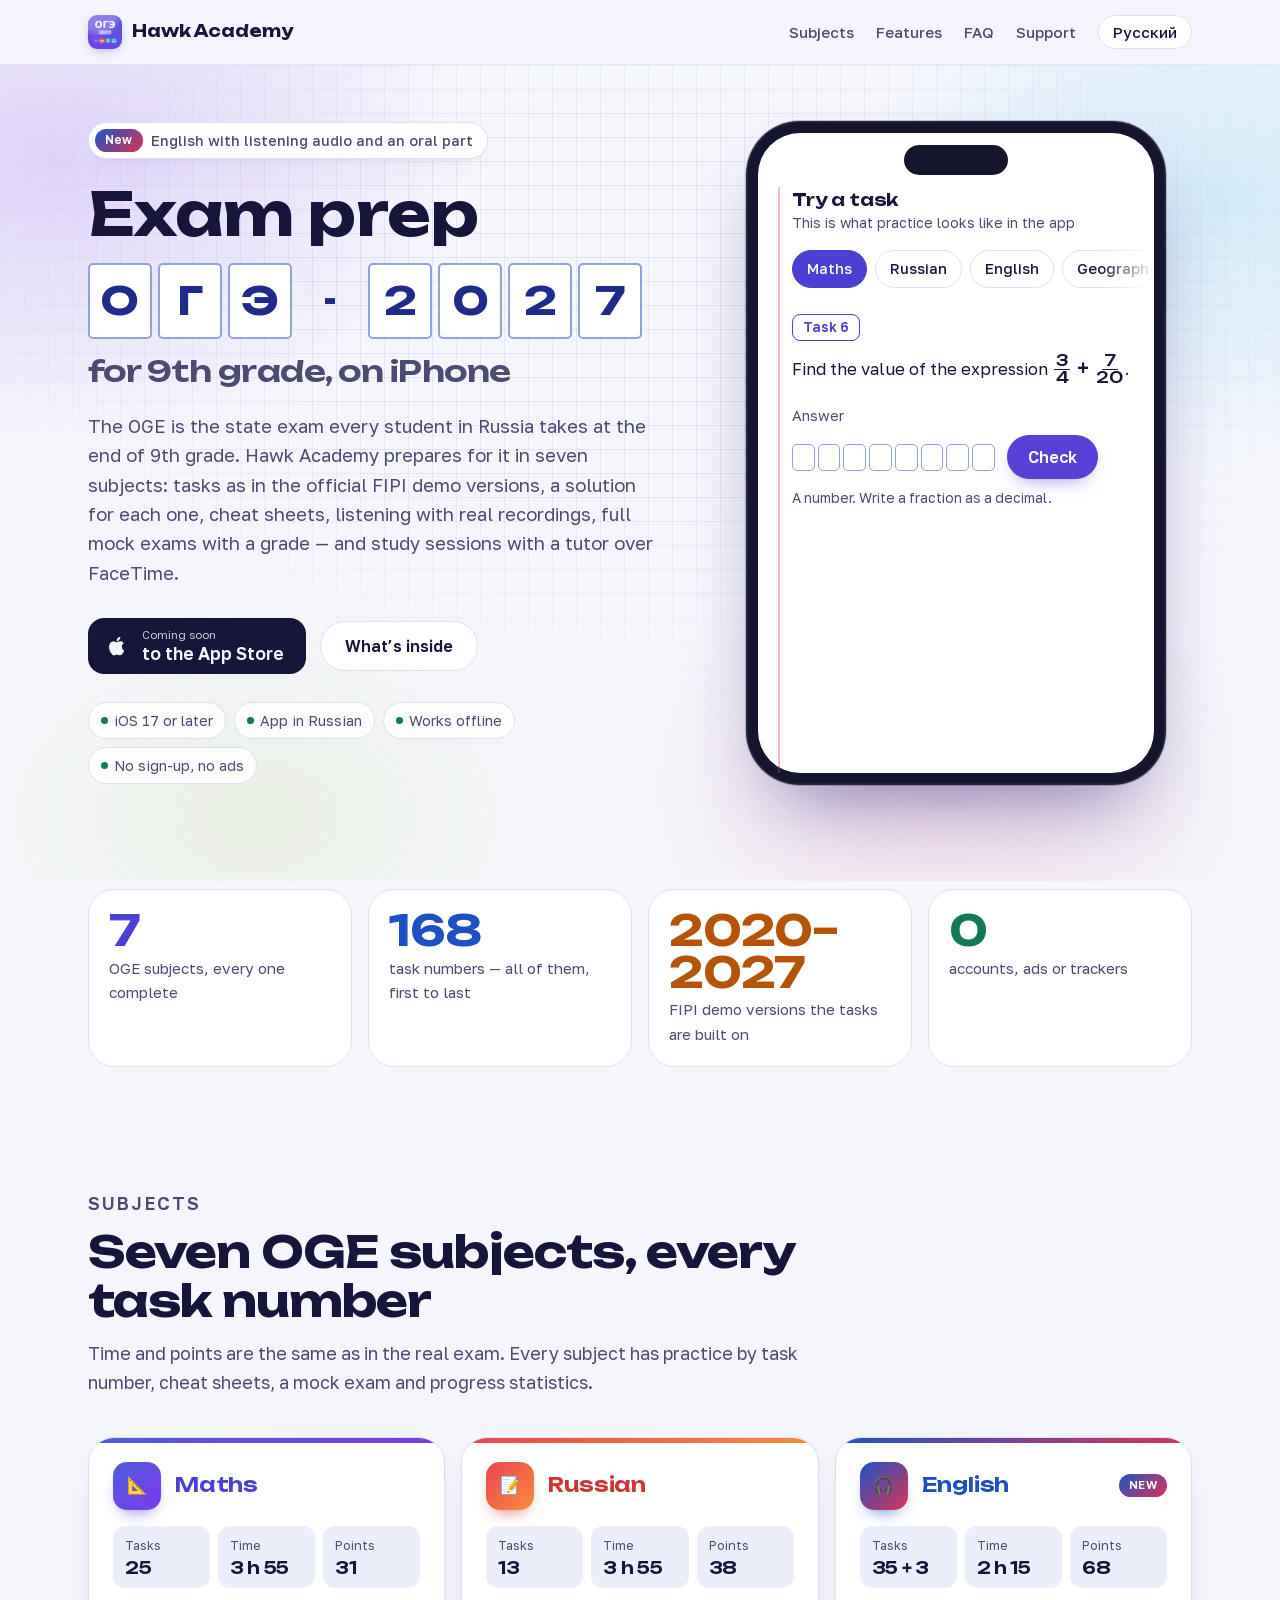
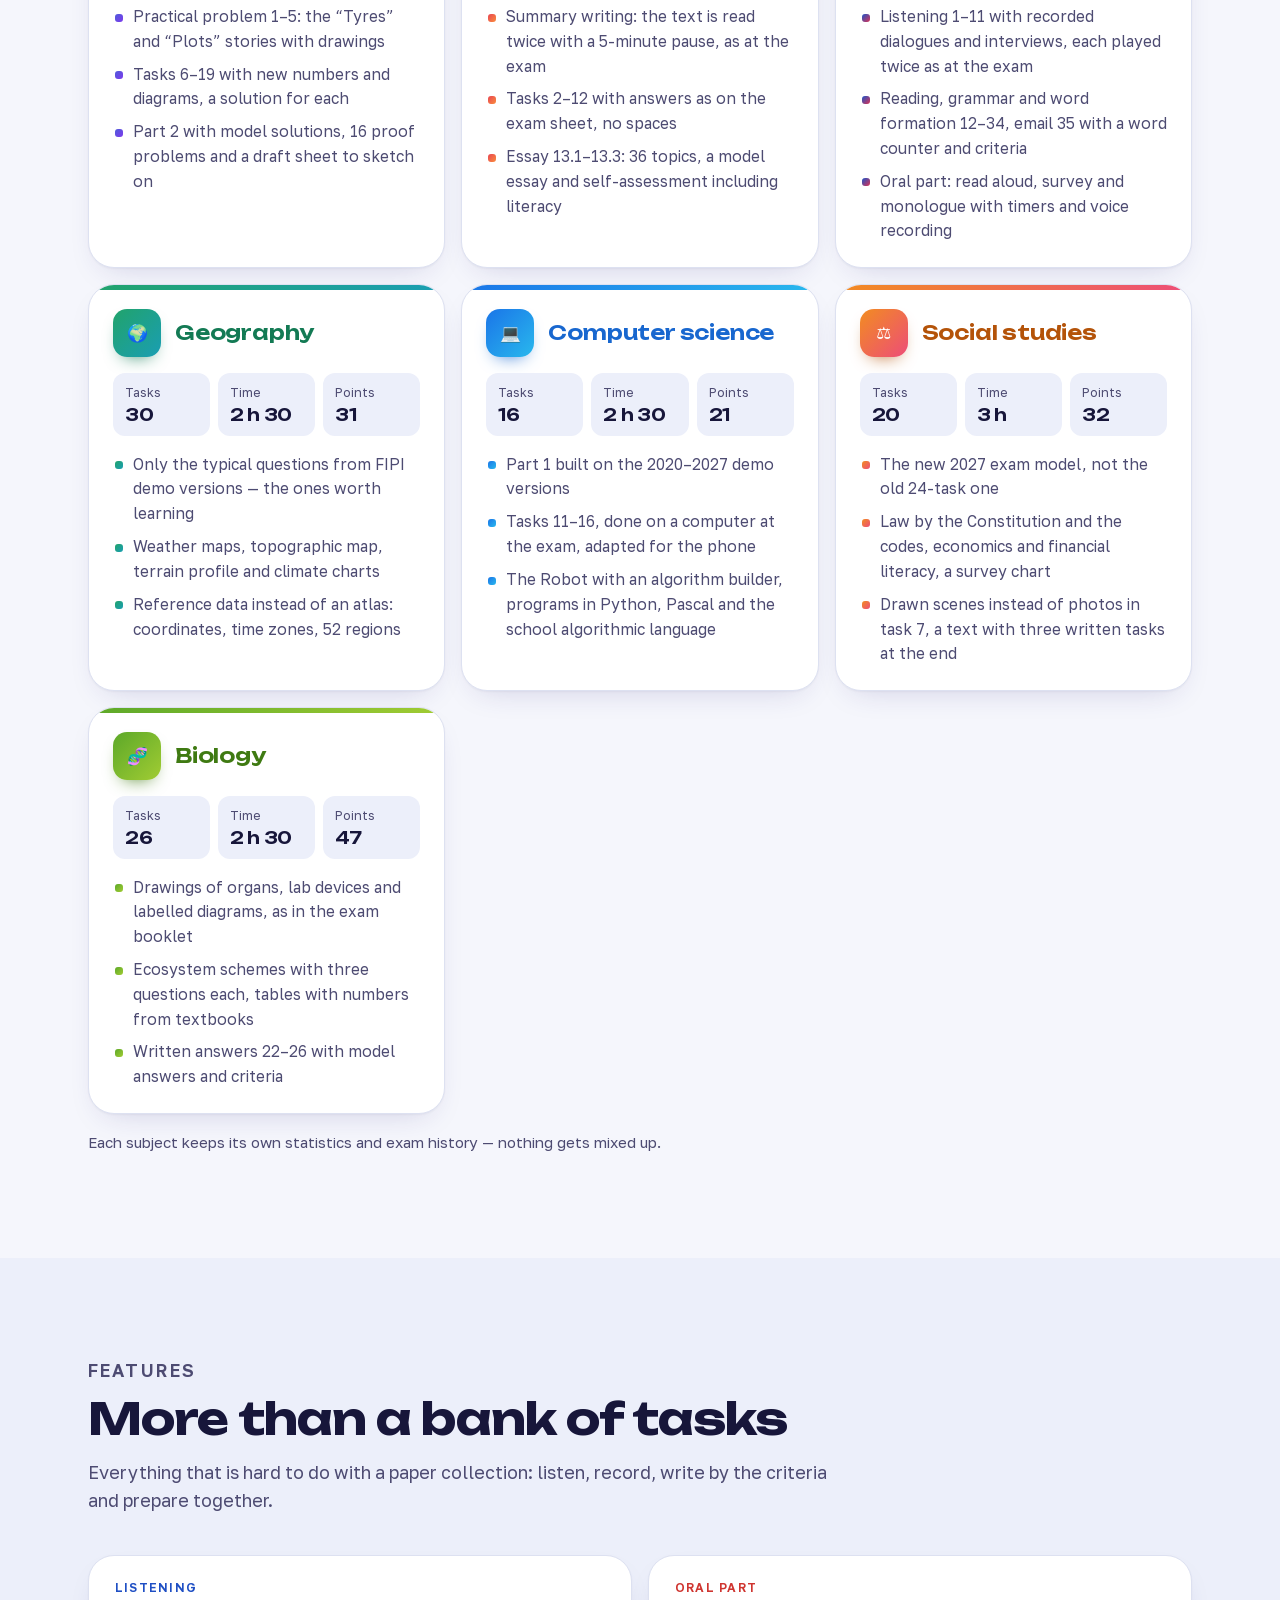
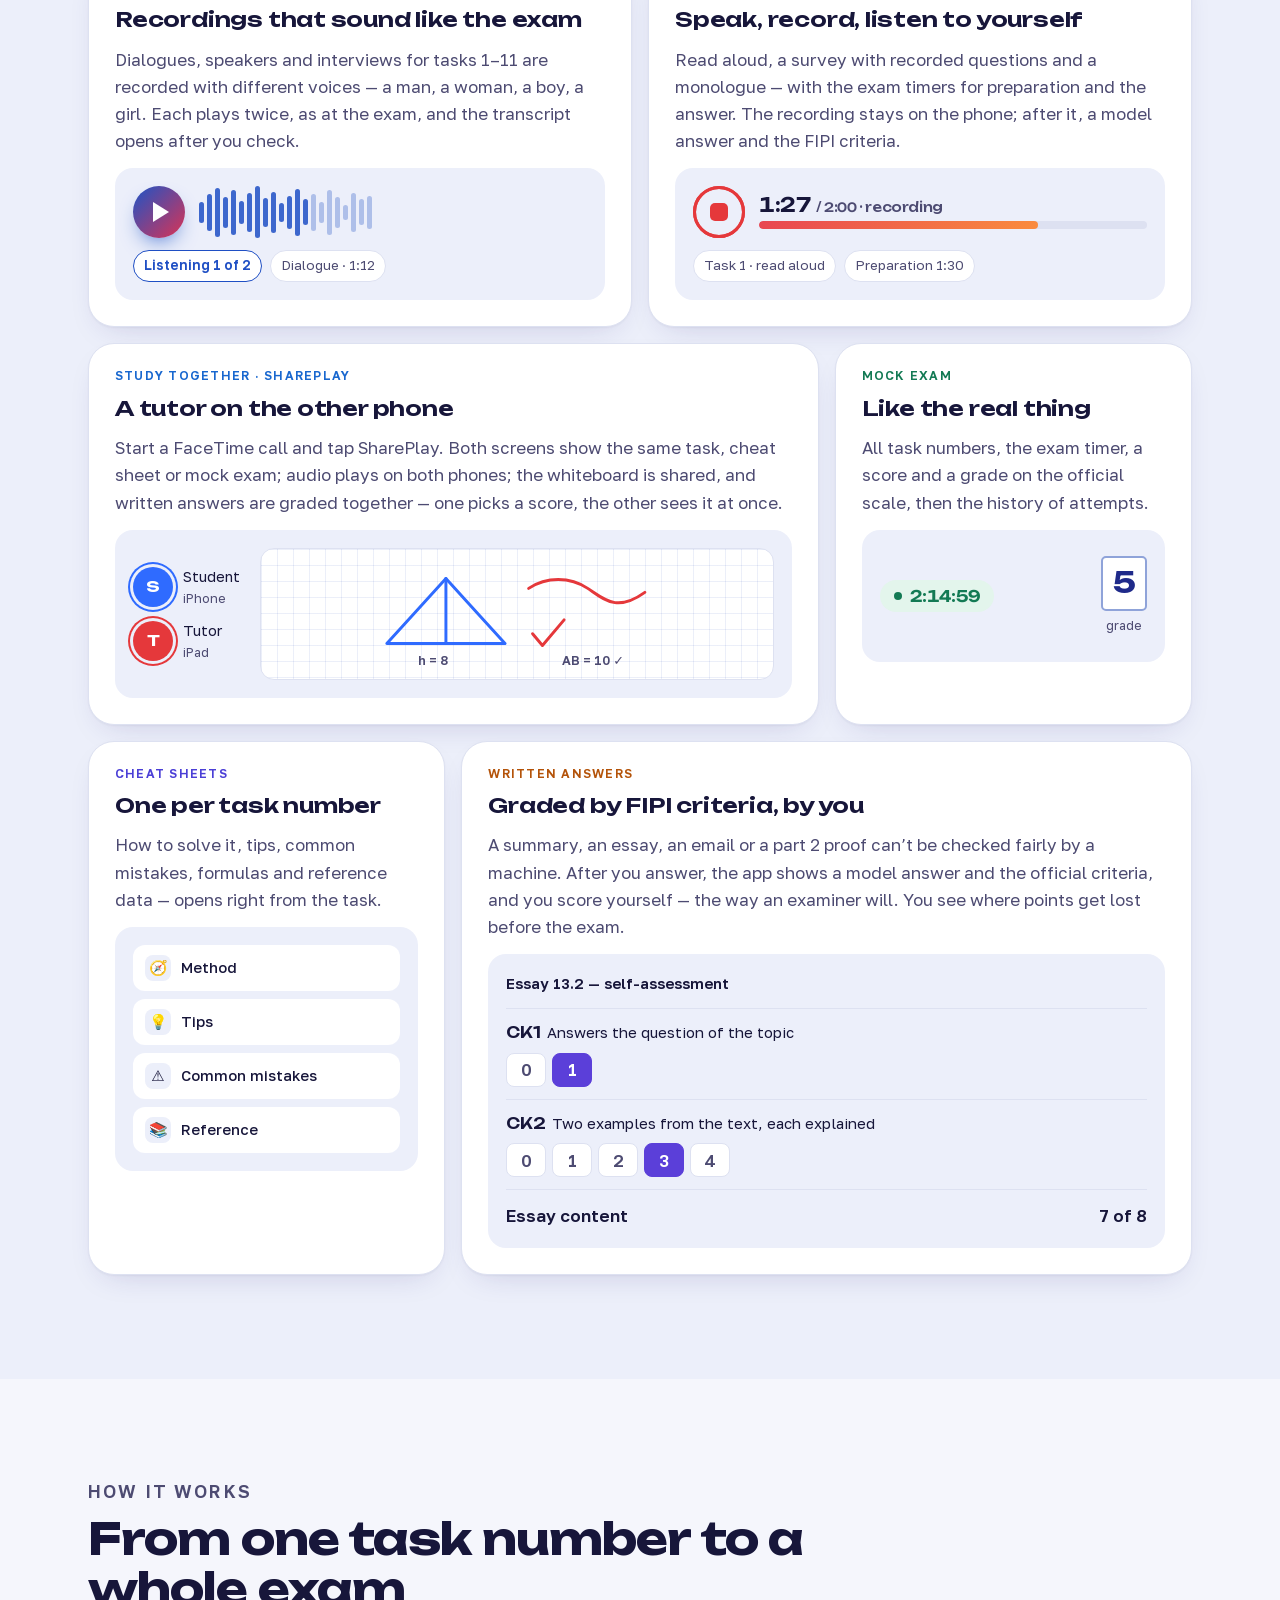
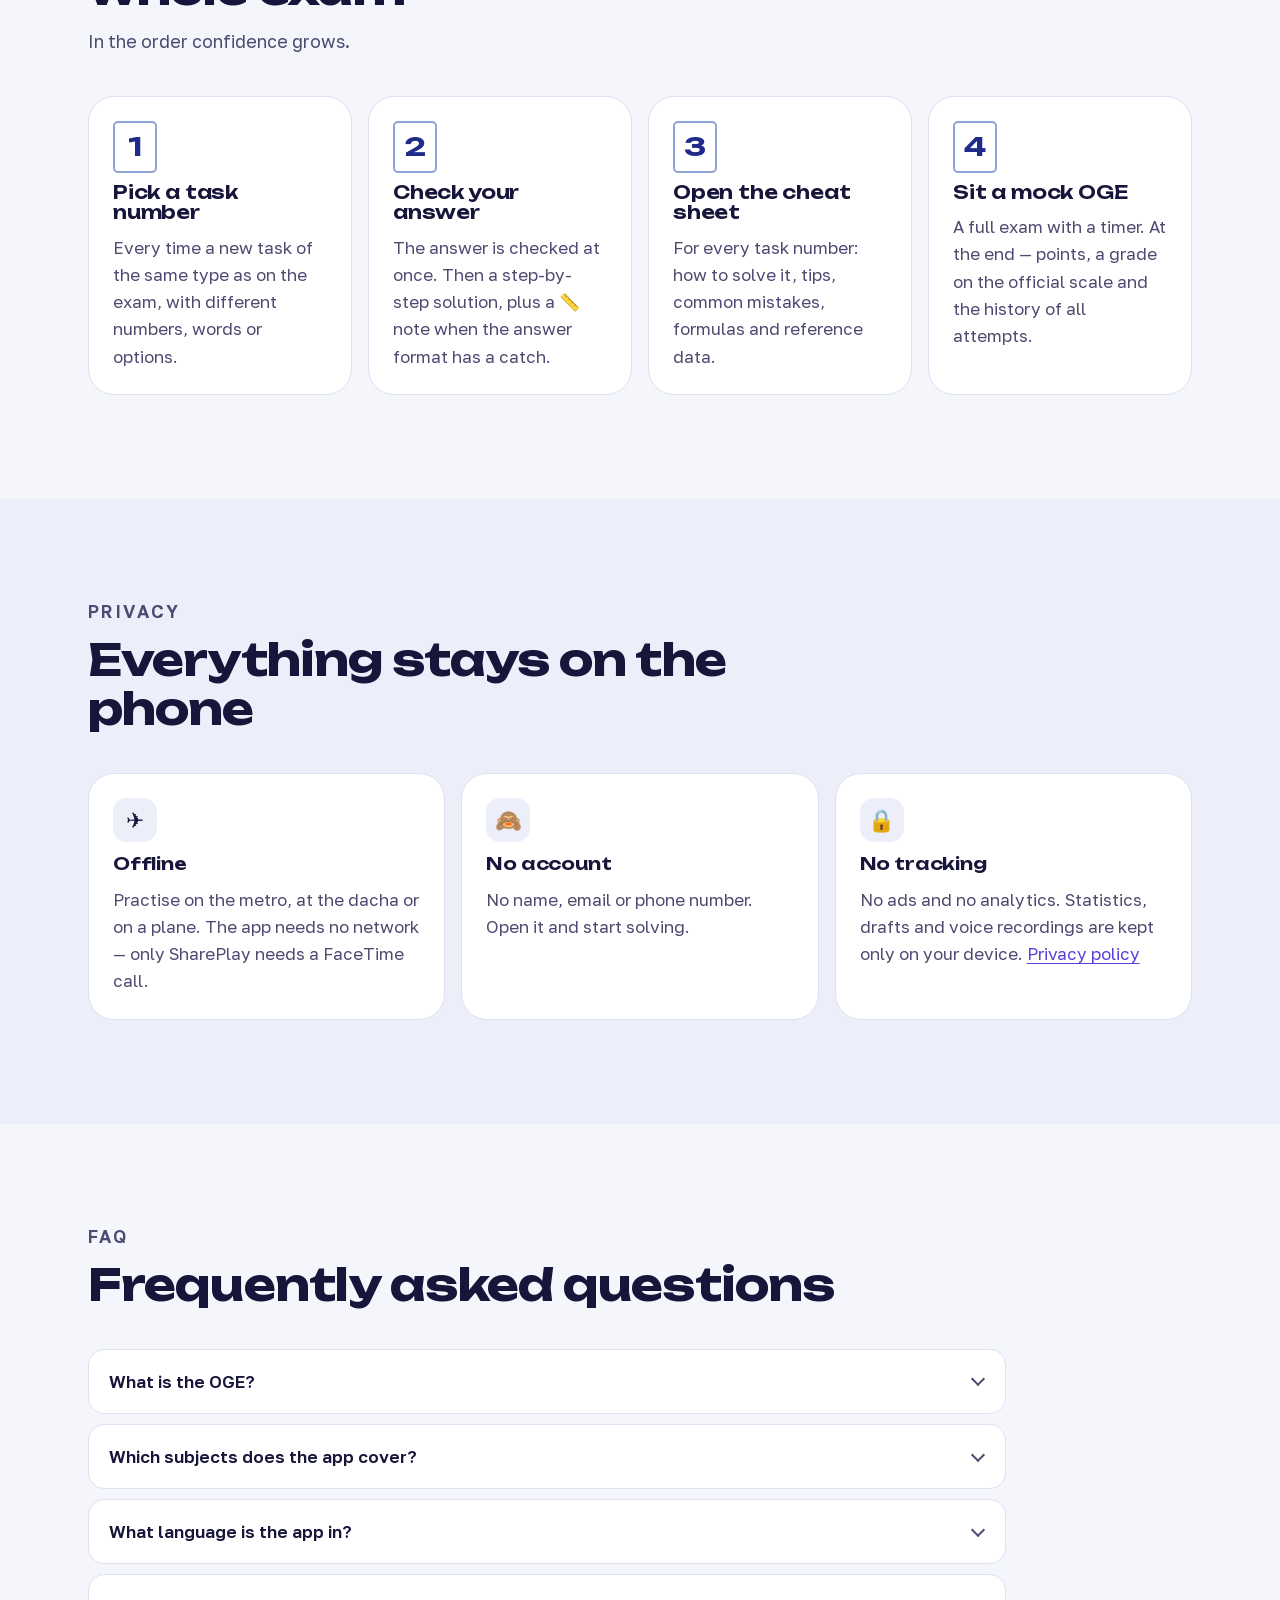
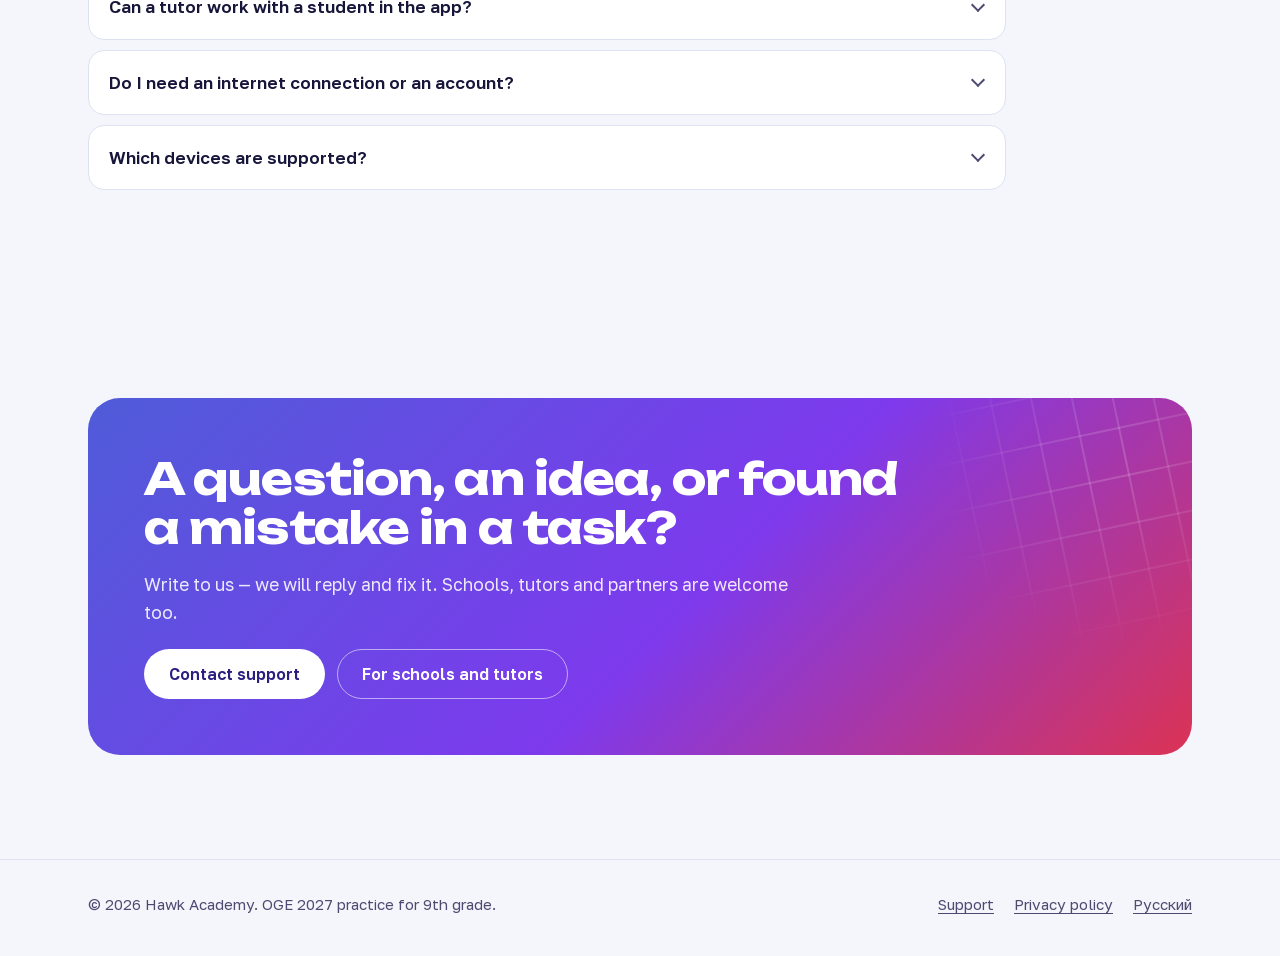
==== commit 26a1b6f9: "Redesign the site for seven subjects, listening, oral part and SharePlay - Both home pages: seven su" ====
--- a/en/index.html
+++ b/en/index.html
@@ -4,14 +4,14 @@
   <meta charset="utf-8">
   <meta name="viewport" content="width=device-width, initial-scale=1">
   <title>OGE 2027 Exam Prep for iPhone — Hawk Academy</title>
-  <meta name="description" content="Practice for Russia's 9th-grade state exam (OGE 2027): maths, Russian, geography and computer science. FIPI-style tasks, solutions and full mock exams.">
+  <meta name="description" content="Practice for Russia's 9th-grade state exam (OGE 2027) in seven subjects: maths, Russian, English, geography, computer science, social studies and biology. FIPI-style tasks, solutions, listening audio, full mock exams and SharePlay study sessions with a tutor.">
   <link rel="canonical" href="https://hawkacademy.github.io/en/">
   <link rel="alternate" hreflang="ru" href="https://hawkacademy.github.io/">
   <link rel="alternate" hreflang="en" href="https://hawkacademy.github.io/en/">
   <link rel="alternate" hreflang="x-default" href="https://hawkacademy.github.io/en/">
   <script src="/assets/lang.js"></script>
-  <meta name="theme-color" content="#f6f8fd" media="(prefers-color-scheme: light)">
-  <meta name="theme-color" content="#121232" media="(prefers-color-scheme: dark)">
+  <meta name="theme-color" content="#f5f6fc" media="(prefers-color-scheme: light)">
+  <meta name="theme-color" content="#0f0f2a" media="(prefers-color-scheme: dark)">
   <meta name="color-scheme" content="light dark">
 
   <meta property="og:type" content="website">
@@ -19,12 +19,12 @@
   <meta property="og:locale:alternate" content="ru_RU">
   <meta property="og:site_name" content="Hawk Academy">
   <meta property="og:title" content="Hawk Academy: OGE 2027 — exam prep for 9th grade">
-  <meta property="og:description" content="Maths, Russian, geography and computer science. Tasks in the official exam format, step-by-step solutions and full mock exams with a grade.">
+  <meta property="og:description" content="Seven OGE subjects in one app: maths, Russian, English, geography, computer science, social studies and biology. Tasks in the official exam format, solutions, listening audio and full mock exams with a grade.">
   <meta property="og:url" content="https://hawkacademy.github.io/en/">
   <meta property="og:image" content="https://hawkacademy.github.io/assets/og.png">
   <meta property="og:image:width" content="1200">
   <meta property="og:image:height" content="630">
-  <meta property="og:image:alt" content="Hawk Academy: OGE 2027 — practice for maths, Russian, geography and computer science">
+  <meta property="og:image:alt" content="Hawk Academy: OGE 2027 — practice for seven OGE subjects on iPhone">
   <meta name="twitter:card" content="summary_large_image">
 
   <link rel="icon" href="/favicon.ico" sizes="48x48">
@@ -62,7 +62,7 @@
         "@id": "https://hawkacademy.github.io/#app",
         "name": "Hawk Academy: ОГЭ-2027",
         "alternateName": "Hawk Academy: OGE 2027",
-        "description": "Practice app for the OGE 2027, the state exam Russian students take at the end of 9th grade: maths, Russian language, geography and computer science. Tasks in the format of the official FIPI demo versions, a step-by-step solution for every task, cheat sheets for each task number, written answers with model answers and self-assessment by FIPI criteria, and full mock exams with a score and a grade. The app interface is in Russian.",
+        "description": "Practice app for the OGE 2027, the state exam Russian students take at the end of 9th grade, in seven subjects: maths, Russian language, English, geography, computer science, social studies and biology. Tasks in the format of the official FIPI demo versions, a step-by-step solution for every task, cheat sheets for each task number, listening tasks with recorded audio, an oral part with voice recording, written answers with model answers and self-assessment by FIPI criteria, full mock exams with a score and a grade, and SharePlay study sessions with a tutor. The app interface is in Russian.",
         "operatingSystem": "iOS 17.0 or later",
         "applicationCategory": "EducationalApplication",
         "inLanguage": "ru",
@@ -76,12 +76,14 @@
           "audienceType": "9th-grade students preparing for the OGE"
         },
         "featureList": [
+          "Seven OGE subjects: maths, Russian, English, geography, computer science, social studies, biology",
           "Practice for every OGE task number with new numbers and a solution",
           "Cheat sheets: method, tips, common mistakes, formulas and reference data",
+          "Listening tasks with recorded audio and an oral part with voice recording (English)",
           "Written answers: model answer, FIPI criteria and self-assessment",
-          "Summary writing with two listenings and a 5-minute pause",
           "Full mock exams with a timer, score and grade",
-          "Works offline, no sign-up"
+          "Study together over FaceTime with SharePlay: shared tasks, shared whiteboard, shared mock exam",
+          "Works offline, no sign-up, no analytics"
         ]
       },
       {
@@ -97,22 +99,27 @@
           {
             "@type": "Question",
             "name": "Which subjects does the app cover?",
-            "acceptedAnswer": { "@type": "Answer", "text": "Maths (25 tasks), Russian language (13 tasks), geography (30 tasks) and computer science (16 tasks). Social studies and biology are marked as coming soon in the app." }
+            "acceptedAnswer": { "@type": "Answer", "text": "Seven: maths (25 tasks), Russian language (13), English (38, including the oral part), geography (30), computer science (16), social studies (20, the 2027 model) and biology (26)." }
           },
           {
             "@type": "Question",
             "name": "What language is the app in?",
-            "acceptedAnswer": { "@type": "Answer", "text": "Russian, like the exam itself." }
+            "acceptedAnswer": { "@type": "Answer", "text": "Russian, like the exam itself. The English course is in English, with explanations in Russian." }
+          },
+          {
+            "@type": "Question",
+            "name": "Can a tutor work with a student in the app?",
+            "acceptedAnswer": { "@type": "Answer", "text": "Yes. Start a FaceTime call and tap SharePlay in the app: both phones show the same task, the same cheat sheet or the same mock exam, there is a shared whiteboard, and written answers are graded together by the criteria." }
           },
           {
             "@type": "Question",
             "name": "Do I need an internet connection or an account?",
-            "acceptedAnswer": { "@type": "Answer", "text": "No. The app works offline and without an account. Statistics, essay drafts and exam history are stored only on the phone." }
+            "acceptedAnswer": { "@type": "Answer", "text": "No. The app works offline and without an account. Statistics, essay drafts, voice recordings and exam history are stored only on the phone. SharePlay needs a FaceTime call, as any call does." }
           },
           {
             "@type": "Question",
             "name": "Which devices are supported?",
-            "acceptedAnswer": { "@type": "Answer", "text": "iPhone with iOS 17 or later." }
+            "acceptedAnswer": { "@type": "Answer", "text": "iPhone with iOS 17 or later. The whiteboard also works on iPad." }
           }
         ]
       }
@@ -126,13 +133,13 @@
   <header class="site-header">
     <div class="wrap">
       <a class="brand" href="/en/" aria-label="Hawk Academy — home">
-        <img src="/assets/icon-96.png" alt="" width="36" height="36">
+        <img src="/assets/icon-96.png" alt="" width="34" height="34">
         Hawk Academy
       </a>
       <nav class="site-nav" aria-label="Sections">
         <ul>
           <li><a href="#subjects">Subjects</a></li>
-          <li class="nav-optional"><a href="#how">How it works</a></li>
+          <li class="nav-optional"><a href="#features">Features</a></li>
           <li class="nav-optional"><a href="#faq">FAQ</a></li>
           <li><a href="/en/support.html">Support</a></li>
           <li><a class="lang-switch" href="/?lang=ru" hreflang="ru" lang="ru">Русский</a></li>
@@ -145,6 +152,7 @@
     <section class="hero" aria-labelledby="hero-title">
       <div class="wrap">
         <div>
+          <a class="pill" href="#english"><b>New</b> English with listening audio and an oral part</a>
           <h1 id="hero-title" class="hero-title">
             <span class="sr-only">OGE 2027 exam prep for 9th grade</span>
             <span class="line" aria-hidden="true">Exam prep</span>
@@ -162,8 +170,8 @@
           </h1>
           <p class="hero-lead">
             The OGE is the state exam every student in Russia takes at the end of 9th grade. Hawk Academy prepares
-            for it in maths, Russian, geography and computer science: tasks as in the official FIPI demo versions,
-            a solution for each one, cheat sheets and full mock exams with a score and a grade.
+            for it in seven subjects: tasks as in the official FIPI demo versions, a solution for each one, cheat sheets,
+            listening with real recordings, full mock exams with a grade — and study sessions with a tutor over FaceTime.
           </p>
           <div class="hero-actions">
             <div class="store-badge" role="note" aria-label="Coming soon to the App Store">
@@ -176,139 +184,260 @@
             <li>iOS 17 or later</li>
             <li>App in Russian</li>
             <li>Works offline</li>
-            <li>No sign-up</li>
+            <li>No sign-up, no ads</li>
           </ul>
         </div>
 
-        <div class="try" id="try" aria-labelledby="try-title">
-          <div class="try-head">
-            <h2 id="try-title">Try a task</h2>
-            <p>This is what practice looks like in the app</p>
+        <div class="device">
+          <div class="try" id="try" aria-labelledby="try-title">
+            <div class="try-head">
+              <h2 id="try-title">Try a task</h2>
+              <p>This is what practice looks like in the app</p>
+            </div>
+            <div class="tabs" role="tablist" aria-label="Subject">
+              <button class="tab" role="tab" type="button" data-subject="math" aria-selected="true" aria-controls="task">Maths</button>
+              <button class="tab" role="tab" type="button" data-subject="russian" aria-selected="false" aria-controls="task" tabindex="-1">Russian</button>
+              <button class="tab" role="tab" type="button" data-subject="english" aria-selected="false" aria-controls="task" tabindex="-1">English</button>
+              <button class="tab" role="tab" type="button" data-subject="geography" aria-selected="false" aria-controls="task" tabindex="-1">Geography</button>
+              <button class="tab" role="tab" type="button" data-subject="informatics" aria-selected="false" aria-controls="task" tabindex="-1">Computer science</button>
+              <button class="tab" role="tab" type="button" data-subject="social" aria-selected="false" aria-controls="task" tabindex="-1">Social studies</button>
+              <button class="tab" role="tab" type="button" data-subject="biology" aria-selected="false" aria-controls="task" tabindex="-1">Biology</button>
+            </div>
+
+            <div class="task" id="task" role="tabpanel">
+              <span class="task-number" id="task-number">Task 6</span>
+              <div class="task-text" id="task-text">
+                <p>Find the value of the expression <span class="expr"><span class="frac"><span>3</span><span>4</span></span> + <span class="frac"><span>7</span><span>20</span></span></span>.</p>
+              </div>
+              <form class="answer" id="answer-form" novalidate>
+                <label for="answer-input">Answer</label>
+                <div class="answer-row">
+                  <div class="answer-cells" id="answer-cells">
+                    <input id="answer-input" name="answer" autocomplete="off" autocapitalize="off" autocorrect="off" spellcheck="false" inputmode="decimal" maxlength="8" aria-describedby="format-hint">
+                  </div>
+                  <button class="btn btn-primary" type="submit">Check</button>
+                </div>
+                <p class="format-hint" id="format-hint">A number. Write a fraction as a decimal.</p>
+              </form>
+              <div class="result" id="result" role="status" aria-live="polite" hidden></div>
+            </div>
           </div>
-          <div class="tabs" role="tablist" aria-label="Subject">
-            <button class="tab" role="tab" type="button" data-subject="math" aria-selected="true" aria-controls="task">Maths</button>
-            <button class="tab" role="tab" type="button" data-subject="russian" aria-selected="false" aria-controls="task" tabindex="-1">Russian</button>
-            <button class="tab" role="tab" type="button" data-subject="geography" aria-selected="false" aria-controls="task" tabindex="-1">Geography</button>
-            <button class="tab" role="tab" type="button" data-subject="informatics" aria-selected="false" aria-controls="task" tabindex="-1">Computer science</button>
-          </div>
-
-          <div class="task" id="task" role="tabpanel">
-            <span class="task-number" id="task-number">Task 6</span>
-            <div class="task-text" id="task-text">
-              <p>Find the value of the expression <span class="expr"><span class="frac"><span>3</span><span>4</span></span> + <span class="frac"><span>7</span><span>20</span></span></span>.</p>
-            </div>
-            <form class="answer" id="answer-form" novalidate>
-              <label for="answer-input">Answer</label>
-              <div class="answer-row">
-                <div class="answer-cells" id="answer-cells">
-                  <input id="answer-input" name="answer" autocomplete="off" autocapitalize="off" autocorrect="off" spellcheck="false" inputmode="decimal" maxlength="8" aria-describedby="format-hint">
+        </div>
+      </div>
+    </section>
+
+    <section class="stats" aria-label="Key numbers">
+      <div class="wrap">
+        <ul>
+          <li><strong>7</strong><span>OGE subjects, every one complete</span></li>
+          <li><strong>168</strong><span>task numbers — all of them, first to last</span></li>
+          <li><strong>2020–2027</strong><span>FIPI demo versions the tasks are built on</span></li>
+          <li><strong>0</strong><span>accounts, ads or trackers</span></li>
+        </ul>
+      </div>
+    </section>
+
+    <section class="section" id="subjects" aria-labelledby="subjects-title">
+      <div class="wrap">
+        <div class="section-head reveal">
+          <p class="eyebrow">Subjects</p>
+          <h2 id="subjects-title">Seven OGE subjects, every task number</h2>
+          <p>Time and points are the same as in the real exam. Every subject has practice by task number, cheat sheets, a mock exam and progress statistics.</p>
+        </div>
+        <ul class="subject-grid">
+          <li class="subject reveal" data-subject="math">
+            <div class="subject-top"><span class="subject-icon" aria-hidden="true">📐</span><h3>Maths</h3></div>
+            <dl><div><dt>Tasks</dt><dd>25</dd></div><div><dt>Time</dt><dd>3 h 55</dd></div><div><dt>Points</dt><dd>31</dd></div></dl>
+            <ul>
+              <li>Practical problem 1–5: the “Tyres” and “Plots” stories with drawings</li>
+              <li>Tasks 6–19 with new numbers and diagrams, a solution for each</li>
+              <li>Part 2 with model solutions, 16 proof problems and a draft sheet to sketch on</li>
+            </ul>
+          </li>
+          <li class="subject reveal" data-subject="russian">
+            <div class="subject-top"><span class="subject-icon" aria-hidden="true">📝</span><h3>Russian</h3></div>
+            <dl><div><dt>Tasks</dt><dd>13</dd></div><div><dt>Time</dt><dd>3 h 55</dd></div><div><dt>Points</dt><dd>38</dd></div></dl>
+            <ul>
+              <li>Summary writing: the text is read twice with a 5-minute pause, as at the exam</li>
+              <li>Tasks 2–12 with answers as on the exam sheet, no spaces</li>
+              <li>Essay 13.1–13.3: 36 topics, a model essay and self-assessment including literacy</li>
+            </ul>
+          </li>
+          <li class="subject reveal" data-subject="english" id="english">
+            <div class="subject-top"><span class="subject-icon" aria-hidden="true">🎧</span><h3>English</h3><span class="tag">New</span></div>
+            <dl><div><dt>Tasks</dt><dd>35 + 3</dd></div><div><dt>Time</dt><dd>2 h 15</dd></div><div><dt>Points</dt><dd>68</dd></div></dl>
+            <ul>
+              <li>Listening 1–11 with recorded dialogues and interviews, each played twice as at the exam</li>
+              <li>Reading, grammar and word formation 12–34, email 35 with a word counter and criteria</li>
+              <li>Oral part: read aloud, survey and monologue with timers and voice recording</li>
+            </ul>
+          </li>
+          <li class="subject reveal" data-subject="geography">
+            <div class="subject-top"><span class="subject-icon" aria-hidden="true">🌍</span><h3>Geography</h3></div>
+            <dl><div><dt>Tasks</dt><dd>30</dd></div><div><dt>Time</dt><dd>2 h 30</dd></div><div><dt>Points</dt><dd>31</dd></div></dl>
+            <ul>
+              <li>Only the typical questions from FIPI demo versions — the ones worth learning</li>
+              <li>Weather maps, topographic map, terrain profile and climate charts</li>
+              <li>Reference data instead of an atlas: coordinates, time zones, 52 regions</li>
+            </ul>
+          </li>
+          <li class="subject reveal" data-subject="informatics">
+            <div class="subject-top"><span class="subject-icon" aria-hidden="true">💻</span><h3>Computer science</h3></div>
+            <dl><div><dt>Tasks</dt><dd>16</dd></div><div><dt>Time</dt><dd>2 h 30</dd></div><div><dt>Points</dt><dd>21</dd></div></dl>
+            <ul>
+              <li>Part 1 built on the 2020–2027 demo versions</li>
+              <li>Tasks 11–16, done on a computer at the exam, adapted for the phone</li>
+              <li>The Robot with an algorithm builder, programs in Python, Pascal and the school algorithmic language</li>
+            </ul>
+          </li>
+          <li class="subject reveal" data-subject="social">
+            <div class="subject-top"><span class="subject-icon" aria-hidden="true">⚖️</span><h3>Social studies</h3></div>
+            <dl><div><dt>Tasks</dt><dd>20</dd></div><div><dt>Time</dt><dd>3 h</dd></div><div><dt>Points</dt><dd>32</dd></div></dl>
+            <ul>
+              <li>The new 2027 exam model, not the old 24-task one</li>
+              <li>Law by the Constitution and the codes, economics and financial literacy, a survey chart</li>
+              <li>Drawn scenes instead of photos in task 7, a text with three written tasks at the end</li>
+            </ul>
+          </li>
+          <li class="subject reveal" data-subject="biology">
+            <div class="subject-top"><span class="subject-icon" aria-hidden="true">🧬</span><h3>Biology</h3></div>
+            <dl><div><dt>Tasks</dt><dd>26</dd></div><div><dt>Time</dt><dd>2 h 30</dd></div><div><dt>Points</dt><dd>47</dd></div></dl>
+            <ul>
+              <li>Drawings of organs, lab devices and labelled diagrams, as in the exam booklet</li>
+              <li>Ecosystem schemes with three questions each, tables with numbers from textbooks</li>
+              <li>Written answers 22–26 with model answers and criteria</li>
+            </ul>
+          </li>
+        </ul>
+        <p class="subject-note">Each subject keeps its own statistics and exam history — nothing gets mixed up.</p>
+      </div>
+    </section>
+
+    <section class="section section-alt" id="features" aria-labelledby="features-title">
+      <div class="wrap">
+        <div class="section-head reveal">
+          <p class="eyebrow">Features</p>
+          <h2 id="features-title">More than a bank of tasks</h2>
+          <p>Everything that is hard to do with a paper collection: listen, record, write by the criteria and prepare together.</p>
+        </div>
+        <div class="bento">
+          <article class="feature span-3 reveal" data-subject="english">
+            <p class="kicker">Listening</p>
+            <h3>Recordings that sound like the exam</h3>
+            <p>Dialogues, speakers and interviews for tasks 1–11 are recorded with different voices — a man, a woman, a boy, a girl. Each plays twice, as at the exam, and the transcript opens after you check.</p>
+            <div class="art" aria-hidden="true">
+              <div class="player">
+                <span class="play"></span>
+                <span class="wave">
+                  <i style="--h:40;--d:0"></i><i style="--h:70;--d:1"></i><i style="--h:95;--d:2"></i><i style="--h:60;--d:3"></i><i style="--h:85;--d:4"></i><i style="--h:45;--d:5"></i><i style="--h:75;--d:6"></i><i style="--h:100;--d:7"></i><i style="--h:55;--d:8"></i><i style="--h:80;--d:9"></i><i style="--h:35;--d:10"></i><i style="--h:65;--d:11"></i><i style="--h:90;--d:12"></i><i style="--h:50;--d:13"></i><i style="--h:70;--d:14"></i><i style="--h:40;--d:15"></i><i style="--h:85;--d:16"></i><i style="--h:60;--d:17"></i><i style="--h:30;--d:18"></i><i style="--h:75;--d:19"></i><i style="--h:50;--d:20"></i><i style="--h:65;--d:21"></i>
+                </span>
+              </div>
+              <div class="art-meta"><span class="chip is-on">Listening 1 of 2</span><span class="chip">Dialogue · 1:12</span></div>
+            </div>
+          </article>
+
+          <article class="feature span-3 reveal" data-subject="russian">
+            <p class="kicker">Oral part</p>
+            <h3>Speak, record, listen to yourself</h3>
+            <p>Read aloud, a survey with recorded questions and a monologue — with the exam timers for preparation and the answer. The recording stays on the phone; after it, a model answer and the FIPI criteria.</p>
+            <div class="art" aria-hidden="true">
+              <div class="recorder">
+                <span class="rec"></span>
+                <div class="timer">
+                  <b>1:27 <small>/ 2:00 · recording</small></b>
+                  <div class="bar"><span style="--p:72%"></span></div>
                 </div>
-                <button class="btn btn-primary" type="submit">Check</button>
-              </div>
-              <p class="format-hint" id="format-hint">A number. Write a fraction as a decimal.</p>
-            </form>
-            <div class="result" id="result" role="status" aria-live="polite" hidden></div>
-          </div>
-        </div>
-      </div>
-    </section>
-
-    <section class="section" id="subjects" aria-labelledby="subjects-title">
-      <div class="wrap">
-        <div class="section-head">
-          <h2 id="subjects-title">Four OGE subjects</h2>
-          <p>Every task number of the exam, first to last. Time and points are the same as in the real OGE.</p>
-        </div>
-        <table class="subjects">
-          <caption class="sr-only">Subjects, number of tasks, time and maximum score</caption>
-          <thead>
-            <tr>
-              <th scope="col">Subject</th>
-              <th scope="col">Tasks</th>
-              <th scope="col">Time</th>
-              <th scope="col">Points</th>
-              <th scope="col">What the app has</th>
-            </tr>
-          </thead>
-          <tbody>
-            <tr data-subject="math">
-              <th scope="row"><h3>Maths</h3></th>
-              <td class="num" data-label="Tasks">25</td>
-              <td class="num" data-label="Time">3 h 55 min</td>
-              <td class="num" data-label="Points">31</td>
-              <td>
-                <ul>
-                  <li>Practical problem 1–5: the “Tyres” and “Plots” stories with drawings</li>
-                  <li>Tasks 6–19 with new numbers and diagrams, a solution for each</li>
-                  <li>Part 2: automatic answer check, model solutions and 16 proof problems</li>
-                </ul>
-              </td>
-            </tr>
-            <tr data-subject="russian">
-              <th scope="row"><h3>Russian</h3></th>
-              <td class="num" data-label="Tasks">13</td>
-              <td class="num" data-label="Time">3 h 55 min</td>
-              <td class="num" data-label="Points">38</td>
-              <td>
-                <ul>
-                  <li>Summary writing: the text is read twice with a 5-minute pause in between</li>
-                  <li>Tasks 2–12 with answers as on the exam sheet, no spaces</li>
-                  <li>Essay 13.1–13.3: 36 topics, model essay and self-assessment including literacy</li>
-                </ul>
-              </td>
-            </tr>
-            <tr data-subject="geography">
-              <th scope="row"><h3>Geography</h3></th>
-              <td class="num" data-label="Tasks">30</td>
-              <td class="num" data-label="Time">2 h 30 min</td>
-              <td class="num" data-label="Points">31</td>
-              <td>
-                <ul>
-                  <li>Only the typical questions from FIPI demo versions — the ones worth learning</li>
-                  <li>Weather maps, topographic map, terrain profile and climate charts</li>
-                  <li>Reference data instead of an atlas: coordinates, time zones, 52 regions</li>
-                </ul>
-              </td>
-            </tr>
-            <tr data-subject="informatics">
-              <th scope="row"><h3>Computer science</h3></th>
-              <td class="num" data-label="Tasks">16</td>
-              <td class="num" data-label="Time">2 h 30 min</td>
-              <td class="num" data-label="Points">21</td>
-              <td>
-                <ul>
-                  <li>Part 1 built on the 2020–2027 demo versions</li>
-                  <li>Tasks 11–16, done on a computer at the exam, adapted for the phone</li>
-                  <li>The Robot with an algorithm builder, programs in Python, Pascal and the Russian school algorithmic language</li>
-                </ul>
-              </td>
-            </tr>
-          </tbody>
-        </table>
-        <p class="soon">Social studies and biology are already listed in the app — they are next.</p>
+              </div>
+              <div class="art-meta"><span class="chip">Task 1 · read aloud</span><span class="chip">Preparation 1:30</span></div>
+            </div>
+          </article>
+
+          <article class="feature span-4 reveal" data-subject="informatics">
+            <p class="kicker">Study together · SharePlay</p>
+            <h3>A tutor on the other phone</h3>
+            <p>Start a FaceTime call and tap SharePlay. Both screens show the same task, cheat sheet or mock exam; audio plays on both phones; the whiteboard is shared, and written answers are graded together — one picks a score, the other sees it at once.</p>
+            <div class="art together-art" aria-hidden="true">
+              <div class="people">
+                <div class="person"><span class="avatar" style="--a:#2f6bff">S</span><span>Student<small>iPhone</small></span></div>
+                <div class="person"><span class="avatar" style="--a:#e5383b">T</span><span>Tutor<small>iPad</small></span></div>
+              </div>
+              <div class="board">
+                <svg viewBox="0 0 320 132" fill="none" stroke-width="3" stroke-linecap="round" stroke-linejoin="round">
+                  <path class="ink-blue" d="M28 96 L88 30 L148 96 Z"/>
+                  <path class="ink-blue" d="M88 30 L88 96"/>
+                  <path class="ink-red" d="M172 40 C 190 28, 214 28, 232 40 S 262 64, 290 44"/>
+                  <path class="ink-red" d="M176 86 l 10 12 l 22 -26"/>
+                  <text class="label" x="60" y="118">h = 8</text>
+                  <text class="label" x="206" y="118">AB = 10 ✓</text>
+                </svg>
+              </div>
+            </div>
+          </article>
+
+          <article class="feature span-2 reveal" data-subject="geography">
+            <p class="kicker">Mock exam</p>
+            <h3>Like the real thing</h3>
+            <p>All task numbers, the exam timer, a score and a grade on the official scale, then the history of attempts.</p>
+            <div class="art exam-art" aria-hidden="true">
+              <span class="clock">2:14:59</span>
+              <span class="grade"><span class="cell">5</span>grade</span>
+            </div>
+          </article>
+
+          <article class="feature span-2 reveal" data-subject="math">
+            <p class="kicker">Cheat sheets</p>
+            <h3>One per task number</h3>
+            <p>How to solve it, tips, common mistakes, formulas and reference data — opens right from the task.</p>
+            <div class="art sheet" aria-hidden="true">
+              <div><i>🧭</i>Method</div>
+              <div><i>💡</i>Tips</div>
+              <div><i>⚠️</i>Common mistakes</div>
+              <div><i>📚</i>Reference</div>
+            </div>
+          </article>
+
+          <article class="feature span-4 reveal" data-subject="social">
+            <p class="kicker">Written answers</p>
+            <h3>Graded by FIPI criteria, by you</h3>
+            <p>A summary, an essay, an email or a part 2 proof can’t be checked fairly by a machine. After you answer, the app shows a model answer and the official criteria, and you score yourself — the way an examiner will. You see where points get lost before the exam.</p>
+            <figure class="art criteria" aria-label="Example of essay self-assessment">
+              <figcaption class="criteria-title">Essay 13.2 — self-assessment</figcaption>
+              <div class="criterion">
+                <p class="criterion-name"><strong>СК1</strong>Answers the question of the topic</p>
+                <div class="score" aria-label="1 point of 1 selected"><span>0</span><span class="is-picked">1</span></div>
+              </div>
+              <div class="criterion">
+                <p class="criterion-name"><strong>СК2</strong>Two examples from the text, each explained</p>
+                <div class="score" aria-label="3 points of 4 selected"><span>0</span><span>1</span><span>2</span><span class="is-picked">3</span><span>4</span></div>
+              </div>
+              <div class="criteria-total"><span>Essay content</span><span>7 of 8</span></div>
+            </figure>
+          </article>
+        </div>
       </div>
     </section>
 
     <section class="section" id="how" aria-labelledby="how-title">
       <div class="wrap">
-        <div class="section-head">
-          <h2 id="how-title">How to prepare</h2>
-          <p>From a single task number to a whole exam — in the order confidence grows.</p>
+        <div class="section-head reveal">
+          <p class="eyebrow">How it works</p>
+          <h2 id="how-title">From one task number to a whole exam</h2>
+          <p>In the order confidence grows.</p>
         </div>
         <ol class="steps">
-          <li>
+          <li class="reveal">
             <h3>Pick a task number</h3>
-            <p>Every time a new task of the same type as on the exam, with different numbers or options.</p>
-          </li>
-          <li>
+            <p>Every time a new task of the same type as on the exam, with different numbers, words or options.</p>
+          </li>
+          <li class="reveal">
             <h3>Check your answer</h3>
             <p>The answer is checked at once. Then a step-by-step solution, plus a 📏 note when the answer format has a catch.</p>
           </li>
-          <li>
+          <li class="reveal">
             <h3>Open the cheat sheet</h3>
-            <p>For every task number: how to solve it, tips, common mistakes and formulas. Opens right from the task.</p>
-          </li>
-          <li>
+            <p>For every task number: how to solve it, tips, common mistakes, formulas and reference data.</p>
+          </li>
+          <li class="reveal">
             <h3>Sit a mock OGE</h3>
             <p>A full exam with a timer. At the end — points, a grade on the official scale and the history of all attempts.</p>
           </li>
@@ -316,58 +445,24 @@
       </div>
     </section>
 
-    <section class="section" id="long" aria-labelledby="long-title">
-      <div class="wrap split">
-        <div class="split-text">
-          <h2 id="long-title">Written answers, graded by FIPI criteria</h2>
-          <p>
-            A summary, an essay or a part 2 solution can’t be checked fairly by a machine. So after you answer,
-            the app shows a model answer and the official FIPI criteria, and you score yourself — the way an examiner will.
-          </p>
-          <p>
-            You see where points get lost before the exam. After self-checking a summary or an essay, words with possible
-            spelling mistakes are highlighted as a hint for the literacy criterion.
-          </p>
-        </div>
-        <figure class="criteria" aria-label="Example of essay self-assessment">
-          <figcaption class="criteria-title">Essay 13.2 — self-assessment</figcaption>
-          <div class="criterion">
-            <p class="criterion-name"><strong>СК1</strong>Answers the question of the topic</p>
-            <div class="score" aria-label="1 point of 1 selected"><span>0</span><span class="is-picked">1</span></div>
-          </div>
-          <div class="criterion">
-            <p class="criterion-name"><strong>СК2</strong>Two examples from the text, each explained</p>
-            <div class="score" aria-label="3 points of 4 selected"><span>0</span><span>1</span><span>2</span><span class="is-picked">3</span><span>4</span></div>
-          </div>
-          <div class="criterion">
-            <p class="criterion-name"><strong>СК3</strong>Logical flow</p>
-            <div class="score" aria-label="2 points of 2 selected"><span>0</span><span>1</span><span class="is-picked">2</span></div>
-          </div>
-          <div class="criterion">
-            <p class="criterion-name"><strong>СК4</strong>Structure</p>
-            <div class="score" aria-label="1 point of 1 selected"><span>0</span><span class="is-picked">1</span></div>
-          </div>
-          <div class="criteria-total"><span>Essay content</span><span>7 of 8</span></div>
-        </figure>
-      </div>
-    </section>
-
-    <section class="section" id="privacy-facts" aria-labelledby="privacy-title">
-      <div class="wrap">
-        <div class="section-head">
+    <section class="section section-alt" id="privacy-facts" aria-labelledby="privacy-title">
+      <div class="wrap">
+        <div class="section-head reveal">
+          <p class="eyebrow">Privacy</p>
           <h2 id="privacy-title">Everything stays on the phone</h2>
         </div>
         <ul class="facts">
-          <li><strong>Offline</strong><span>Practise on the metro, at the dacha or on a plane. The app needs no network.</span></li>
-          <li><strong>No account</strong><span>No name, email or phone number. Open it and start solving.</span></li>
-          <li><strong>No tracking</strong><span>No ads and no analytics. Statistics and drafts are kept only on your device. <a href="/en/privacy.html">Privacy policy</a></span></li>
+          <li class="reveal" data-icon="✈️"><strong>Offline</strong><span>Practise on the metro, at the dacha or on a plane. The app needs no network — only SharePlay needs a FaceTime call.</span></li>
+          <li class="reveal" data-icon="🙈"><strong>No account</strong><span>No name, email or phone number. Open it and start solving.</span></li>
+          <li class="reveal" data-icon="🔒"><strong>No tracking</strong><span>No ads and no analytics. Statistics, drafts and voice recordings are kept only on your device. <a href="/en/privacy.html">Privacy policy</a></span></li>
         </ul>
       </div>
     </section>
 
     <section class="section" id="faq" aria-labelledby="faq-title">
       <div class="wrap">
-        <div class="section-head">
+        <div class="section-head reveal">
+          <p class="eyebrow">FAQ</p>
           <h2 id="faq-title">Frequently asked questions</h2>
         </div>
         <div class="faq">
@@ -377,29 +472,38 @@
           </details>
           <details>
             <summary>Which subjects does the app cover?</summary>
-            <div><p>Maths (25 tasks), Russian language (13 tasks), geography (30 tasks) and computer science (16 tasks). Social studies and biology are marked as coming soon in the app.</p></div>
+            <div><p>Seven: maths (25 tasks), Russian language (13), English (38, including the oral part), geography (30), computer science (16), social studies (20, the 2027 model) and biology (26).</p></div>
           </details>
           <details>
             <summary>What language is the app in?</summary>
-            <div><p>Russian, like the exam itself.</p></div>
+            <div><p>Russian, like the exam itself. The English course is in English, with explanations in Russian.</p></div>
+          </details>
+          <details>
+            <summary>Can a tutor work with a student in the app?</summary>
+            <div><p>Yes. Start a FaceTime call and tap SharePlay in the app: both phones show the same task, the same cheat sheet or the same mock exam, there is a shared whiteboard, and written answers are graded together by the criteria. Three or more people can join a group call.</p></div>
           </details>
           <details>
             <summary>Do I need an internet connection or an account?</summary>
-            <div><p>No. The app works offline and without an account. Statistics, essay drafts and exam history are stored only on the phone.</p></div>
+            <div><p>No. The app works offline and without an account. Statistics, essay drafts, voice recordings and exam history are stored only on the phone. SharePlay needs a FaceTime call, as any call does.</p></div>
           </details>
           <details>
             <summary>Which devices are supported?</summary>
-            <div><p>iPhone with iOS 17 or later.</p></div>
+            <div><p>iPhone with iOS 17 or later. The whiteboard also works on iPad.</p></div>
           </details>
         </div>
       </div>
     </section>
 
-    <section class="section cta" aria-labelledby="cta-title">
-      <div class="wrap">
-        <h2 id="cta-title">A question, or found a mistake in a task?</h2>
-        <p>Write to us — we will reply and fix it.</p>
-        <a class="btn btn-primary" href="/en/support.html">Contact support</a>
+    <section class="section" aria-labelledby="cta-title">
+      <div class="wrap">
+        <div class="cta-card reveal">
+          <h2 id="cta-title">A question, an idea, or found a mistake in a task?</h2>
+          <p>Write to us — we will reply and fix it. Schools, tutors and partners are welcome too.</p>
+          <div class="cta-actions">
+            <a class="btn btn-light" href="/en/support.html">Contact support</a>
+            <a class="btn btn-outline-light" href="mailto:hawk.academy.education@gmail.com?subject=OGE%202027%3A%20partnership">For schools and tutors</a>
+          </div>
+        </div>
       </div>
     </section>
   </main>
--- a/assets/styles.css
+++ b/assets/styles.css
@@ -1,6 +1,6 @@
 /* Hawk Academy: ОГЭ-2027 — общий стиль сайта.
-   Идея: тетрадь в клетку и бланк ответов ОГЭ. Клетки бланка — главный визуальный приём,
-   остальное спокойное. Шрифты: Unbounded (заголовки, клетки) и Golos Text (текст). */
+   Идея: бланк ответов ОГЭ (клетки) + цвета предметов из приложения. Мягкие градиенты, карточки,
+   стеклянная шапка. Шрифты: Unbounded (заголовки, клетки) и Golos Text (текст). */
 
 /* Шрифты лежат на сайте (лицензия SIL OFL 1.1, см. fonts/OFL-*.txt) — посетитель не обращается к сторонним серверам. */
 @font-face { font-family: "Golos Text"; font-style: normal; font-weight: 400 700; font-display: swap; src: url("fonts/golos-cyrillic.woff2") format("woff2"); unicode-range: U+0301, U+0400-045F, U+0490-0491, U+04B0-04B1, U+2116; }
@@ -9,99 +9,135 @@
 @font-face { font-family: "Unbounded"; font-style: normal; font-weight: 500 700; font-display: swap; src: url("fonts/unbounded-latin.woff2") format("woff2"); unicode-range: U+0000-00FF, U+0131, U+0152-0153, U+02BB-02BC, U+02C6, U+02DA, U+02DC, U+0304, U+0308, U+0329, U+2000-206F, U+20AC, U+2122, U+2191, U+2193, U+2212, U+2215, U+FEFF, U+FFFD; }
 
 :root {
-  --paper: #f6f8fd;
+  --paper: #f5f6fc;
   --paper-raised: #ffffff;
-  --grid: rgba(64, 98, 196, 0.09);
+  --paper-sunk: #eceffa;
+  --grid: rgba(64, 98, 196, 0.10);
   --margin-line: rgba(226, 69, 63, 0.35);
-  --ink: #1c1a3f;
-  --ink-soft: #4a4870;
-  --line: #d6dcef;
+  --ink: #17163a;
+  --ink-soft: #4d4b72;
+  --line: #dde1f1;
   --brand: #5b3fd9;
   --brand-strong: #4a2fc4;
   --on-brand: #ffffff;
   --cell: #8fa3d9;
   --cell-fill: #ffffff;
   --cell-ink: #1f2a8a;
-
-  --math: #5a4be0;
-  --russian: #d9412f;
+  --glass: rgba(245, 246, 252, 0.72);
+  --shadow: 0 1px 2px rgba(23, 22, 58, 0.04), 0 12px 32px -16px rgba(40, 30, 120, 0.22);
+  --shadow-lift: 0 2px 4px rgba(23, 22, 58, 0.05), 0 24px 48px -20px rgba(40, 30, 120, 0.32);
+  --bezel: #16152e;
+
+  /* предметы: цвет текста (контраст на белом ≥ 4,5) и градиент из приложения (Subject.colors) */
+  --math: #4b3fd6;
+  --russian: #cf3530;
   --geography: #137a54;
   --informatics: #1867cf;
+  --social: #b45309;
+  --biology: #3f7a12;
+  --english: #1f4fc4;
+  --math-g: linear-gradient(135deg, #4f5cd9, #7d3aed);
+  --russian-g: linear-gradient(135deg, #e84552, #fa8c3d);
+  --geography-g: linear-gradient(135deg, #21a36b, #1a9eb3);
+  --informatics-g: linear-gradient(135deg, #1a75e8, #29b8ed);
+  --social-g: linear-gradient(135deg, #f28c21, #ed4d78);
+  --biology-g: linear-gradient(135deg, #5ca829, #a1cc33);
+  --english-g: linear-gradient(135deg, #1c54c7, #db3354);
+  --brand-g: linear-gradient(135deg, #4f5cd9 0%, #7d3aed 55%, #db3354 100%);
 
   --ok: #137a54;
   --ok-bg: #e3f5ec;
   --err: #c2332e;
   --err-bg: #fdeceb;
   --note-bg: #fff6dc;
+  --rec: #e5383b;
 
   --display: "Unbounded", "Golos Text", system-ui, sans-serif;
   --text: "Golos Text", system-ui, -apple-system, "Segoe UI", Roboto, sans-serif;
 
-  --radius-s: 6px;
-  --radius-m: 14px;
-  --radius-l: 22px;
+  --radius-s: 8px;
+  --radius-m: 16px;
+  --radius-l: 26px;
   --gutter: 16px;
-  --max: 1120px;
+  --max: 1160px;
   color-scheme: light;
 }
 
 @media (prefers-color-scheme: dark) {
   :root:not([data-theme="light"]) {
-    --paper: #121232;
-    --paper-raised: #1b1b44;
+    --paper: #0f0f2a;
+    --paper-raised: #191941;
+    --paper-sunk: #14143a;
     --grid: rgba(150, 170, 255, 0.07);
     --margin-line: rgba(255, 120, 110, 0.28);
-    --ink: #eceaff;
-    --ink-soft: #b1afd6;
-    --line: #2f3168;
+    --ink: #eeedff;
+    --ink-soft: #b4b2da;
+    --line: #2c2e63;
     --brand: #a99bff;
     --brand-strong: #c3b9ff;
     --on-brand: #17123f;
     --cell: #4d5a99;
-    --cell-fill: #181a40;
+    --cell-fill: #171a42;
     --cell-ink: #c9d3ff;
+    --glass: rgba(15, 15, 42, 0.7);
+    --shadow: 0 1px 2px rgba(0, 0, 0, 0.3), 0 16px 36px -18px rgba(0, 0, 0, 0.7);
+    --shadow-lift: 0 2px 4px rgba(0, 0, 0, 0.3), 0 28px 56px -22px rgba(0, 0, 0, 0.8);
+    --bezel: #05050f;
     --math: #a59cff;
     --russian: #ff8a73;
     --geography: #4fd39b;
     --informatics: #6cb2ff;
+    --social: #ffb24d;
+    --biology: #9ed65a;
+    --english: #8fb0ff;
     --ok: #4fd39b;
     --ok-bg: #143a2e;
     --err: #ff8a80;
     --err-bg: #44202a;
     --note-bg: #3a3420;
+    --rec: #ff5c5f;
     color-scheme: dark;
   }
 }
 
 :root[data-theme="dark"] {
-  --paper: #121232;
-  --paper-raised: #1b1b44;
+  --paper: #0f0f2a;
+  --paper-raised: #191941;
+  --paper-sunk: #14143a;
   --grid: rgba(150, 170, 255, 0.07);
   --margin-line: rgba(255, 120, 110, 0.28);
-  --ink: #eceaff;
-  --ink-soft: #b1afd6;
-  --line: #2f3168;
+  --ink: #eeedff;
+  --ink-soft: #b4b2da;
+  --line: #2c2e63;
   --brand: #a99bff;
   --brand-strong: #c3b9ff;
   --on-brand: #17123f;
   --cell: #4d5a99;
-  --cell-fill: #181a40;
+  --cell-fill: #171a42;
   --cell-ink: #c9d3ff;
+  --glass: rgba(15, 15, 42, 0.7);
+  --shadow: 0 1px 2px rgba(0, 0, 0, 0.3), 0 16px 36px -18px rgba(0, 0, 0, 0.7);
+  --shadow-lift: 0 2px 4px rgba(0, 0, 0, 0.3), 0 28px 56px -22px rgba(0, 0, 0, 0.8);
+  --bezel: #05050f;
   --math: #a59cff;
   --russian: #ff8a73;
   --geography: #4fd39b;
   --informatics: #6cb2ff;
+  --social: #ffb24d;
+  --biology: #9ed65a;
+  --english: #8fb0ff;
   --ok: #4fd39b;
   --ok-bg: #143a2e;
   --err: #ff8a80;
   --err-bg: #44202a;
   --note-bg: #3a3420;
+  --rec: #ff5c5f;
   color-scheme: dark;
 }
 
 *, *::before, *::after { box-sizing: border-box; }
 
-html { -webkit-text-size-adjust: 100%; scroll-behavior: smooth; }
+html { -webkit-text-size-adjust: 100%; scroll-behavior: smooth; scroll-padding-top: 84px; }
 
 body {
   margin: 0;
@@ -110,184 +146,259 @@
   line-height: 1.6;
   color: var(--ink);
   background-color: var(--paper);
-  /* тетрадь в клетку: клетка 24 px, как в школьной тетради */
+  overflow-x: hidden;
+  -webkit-font-smoothing: antialiased;
+}
+
+img, svg { max-width: 100%; height: auto; display: block; }
+
+a { color: var(--brand); text-underline-offset: 0.18em; }
+a:hover { color: var(--brand-strong); }
+
+:focus-visible {
+  outline: 3px solid var(--brand);
+  outline-offset: 3px;
+  border-radius: 4px;
+}
+
+.sr-only {
+  position: absolute; width: 1px; height: 1px; padding: 0; margin: -1px;
+  overflow: hidden; clip: rect(0 0 0 0); white-space: nowrap; border: 0;
+}
+
+.skip {
+  position: absolute; left: var(--gutter); top: -60px; z-index: 30;
+  background: var(--brand); color: var(--on-brand); padding: 10px 14px; border-radius: var(--radius-s);
+}
+.skip:focus { top: 12px; }
+
+.wrap { width: 100%; max-width: var(--max); margin: 0 auto; padding: 0 var(--gutter); }
+@media (min-width: 720px) { :root { --gutter: 28px; } }
+
+h1, h2, h3 { font-family: var(--display); line-height: 1.12; margin: 0; font-weight: 700; letter-spacing: -0.02em; }
+h2 { font-size: clamp(1.7rem, 1.1rem + 2.4vw, 2.75rem); }
+h3 { font-size: 1.15rem; font-weight: 600; letter-spacing: -0.01em; }
+p { margin: 0; }
+
+.gradient-text {
+  background: var(--brand-g); -webkit-background-clip: text; background-clip: text; color: transparent;
+}
+
+/* ---------- шапка: стеклянная, прилипает сверху ---------- */
+
+.site-header {
+  position: sticky; top: 0; z-index: 20;
+  background: var(--glass);
+  -webkit-backdrop-filter: saturate(1.6) blur(16px);
+  backdrop-filter: saturate(1.6) blur(16px);
+  border-bottom: 1px solid color-mix(in srgb, var(--line) 70%, transparent);
+}
+.site-header .wrap {
+  display: flex; align-items: center; justify-content: space-between; gap: 16px;
+  min-height: 64px; flex-wrap: wrap; padding-top: 6px; padding-bottom: 6px;
+}
+.brand {
+  display: inline-flex; align-items: center; gap: 10px;
+  font-family: var(--display); font-weight: 700; font-size: 1rem;
+  color: var(--ink); text-decoration: none;
+}
+.brand:hover { color: var(--ink); }
+.brand img { width: 34px; height: 34px; border-radius: 9px; box-shadow: 0 4px 12px -4px rgba(91, 63, 217, 0.5); }
+.site-nav ul { display: flex; flex-wrap: wrap; align-items: center; gap: 4px 22px; list-style: none; margin: 0; padding: 0; }
+.site-nav a { color: var(--ink-soft); text-decoration: none; font-size: 0.95rem; font-weight: 500; }
+.site-nav a:hover { color: var(--ink); }
+@media (max-width: 700px) {
+  .site-nav .nav-optional { display: none; }
+  .site-nav ul { gap: 4px 14px; }
+}
+
+/* ---------- кнопки ---------- */
+
+.btn {
+  display: inline-flex; align-items: center; justify-content: center; gap: 10px;
+  min-height: 50px; padding: 0 24px; border-radius: 999px;
+  font: 600 1rem/1 var(--text); text-decoration: none; cursor: pointer;
+  border: 1.5px solid transparent; transition: background-color .15s, color .15s, border-color .15s, transform .15s, box-shadow .15s;
+}
+.btn:active { transform: translateY(1px); }
+.btn-primary { background: var(--brand); color: var(--on-brand); box-shadow: 0 8px 20px -10px rgba(91, 63, 217, 0.7); }
+.btn-primary:hover { background: var(--brand-strong); color: var(--on-brand); }
+.btn-ghost { background: var(--paper-raised); color: var(--ink); border-color: var(--line); }
+.btn-ghost:hover { border-color: var(--ink-soft); color: var(--ink); }
+.btn-light { background: #fff; color: #2a1f80; }
+.btn-light:hover { background: #f0edff; color: #2a1f80; }
+.btn-outline-light { background: transparent; color: #fff; border-color: rgba(255, 255, 255, 0.55); }
+.btn-outline-light:hover { border-color: #fff; color: #fff; background: rgba(255, 255, 255, 0.1); }
+
+.store-badge {
+  display: inline-flex; align-items: center; gap: 12px;
+  min-height: 56px; padding: 8px 22px 8px 16px; border-radius: 16px;
+  background: var(--ink); color: var(--paper); text-decoration: none;
+}
+.store-badge svg { width: 26px; height: 26px; fill: currentColor; }
+.store-badge small { display: block; font-size: 0.72rem; opacity: 0.8; line-height: 1.2; }
+.store-badge strong { display: block; font-size: 1.1rem; line-height: 1.2; font-weight: 600; }
+a.store-badge:hover { color: var(--paper); opacity: 0.92; }
+
+.pill {
+  display: inline-flex; flex-wrap: wrap; align-items: center; gap: 6px 8px; max-width: 100%;
+  padding: 6px 14px 6px 6px; border-radius: 999px;
+  background: var(--paper-raised); border: 1px solid var(--line); box-shadow: var(--shadow);
+  font-size: 0.9rem; font-weight: 500; color: var(--ink-soft); text-decoration: none;
+}
+.pill:hover { color: var(--ink); }
+.pill b {
+  padding: 3px 10px; border-radius: 999px; background: var(--english-g); color: #fff;
+  font: 600 0.75rem/1.4 var(--text); letter-spacing: 0.02em;
+}
+
+/* ---------- клетки бланка ---------- */
+
+.cells { display: flex; flex-wrap: nowrap; gap: clamp(3px, 0.6vw, 6px); }
+.cell {
+  --size: clamp(32px, 8.4vw, 64px);
+  width: var(--size); height: calc(var(--size) * 1.18);
+  display: grid; place-items: center;
+  border: 2px solid var(--cell); border-radius: 5px; background: var(--cell-fill);
+  font-family: var(--display); font-weight: 700; font-size: calc(var(--size) * 0.62);
+  color: var(--cell-ink); line-height: 1;
+}
+.cell.is-dash { border-color: transparent; background: transparent; }
+
+/* одна оркестрованная анимация: клетки заголовка заполняются при загрузке */
+@media (prefers-reduced-motion: no-preference) {
+  .hero-cells .cell span { opacity: 0; transform: translateY(6px); animation: fill .32s ease-out forwards; animation-delay: calc(var(--i) * 90ms + 250ms); }
+  @keyframes fill { to { opacity: 1; transform: none; } }
+}
+
+/* ---------- первый экран ---------- */
+
+.hero { position: relative; padding: 40px 0 80px; isolation: isolate; overflow: hidden; }
+/* тетрадная клетка, растворяется к краям, и мягкие пятна цветов предметов */
+.hero::before {
+  content: ""; position: absolute; inset: 0; z-index: -1;
   background-image:
     linear-gradient(var(--grid) 1px, transparent 1px),
     linear-gradient(90deg, var(--grid) 1px, transparent 1px);
   background-size: 24px 24px;
-  overflow-x: hidden;
-}
-
-img, svg { max-width: 100%; height: auto; display: block; }
-
-a { color: var(--brand); text-underline-offset: 0.18em; }
-a:hover { color: var(--brand-strong); }
-
-:focus-visible {
-  outline: 3px solid var(--brand);
-  outline-offset: 3px;
-  border-radius: 4px;
-}
-
-.sr-only {
-  position: absolute; width: 1px; height: 1px; padding: 0; margin: -1px;
-  overflow: hidden; clip: rect(0 0 0 0); white-space: nowrap; border: 0;
-}
-
-.skip {
-  position: absolute; left: var(--gutter); top: -60px; z-index: 10;
-  background: var(--brand); color: var(--on-brand); padding: 10px 14px; border-radius: var(--radius-s);
-}
-.skip:focus { top: 12px; }
-
-.wrap { width: 100%; max-width: var(--max); margin: 0 auto; padding: 0 var(--gutter); }
-
-h1, h2, h3 { font-family: var(--display); line-height: 1.15; margin: 0; font-weight: 700; letter-spacing: -0.01em; }
-h2 { font-size: clamp(1.6rem, 1.1rem + 2.2vw, 2.4rem); }
-h3 { font-size: 1.15rem; font-weight: 600; }
-p { margin: 0; }
-
-/* ---------- шапка ---------- */
-
-.site-header { position: relative; z-index: 2; }
-.site-header .wrap {
-  display: flex; align-items: center; justify-content: space-between; gap: 16px;
-  min-height: 72px; flex-wrap: wrap; padding-top: 8px; padding-bottom: 8px;
-}
-.brand {
-  display: inline-flex; align-items: center; gap: 10px;
-  font-family: var(--display); font-weight: 700; font-size: 1.05rem;
-  color: var(--ink); text-decoration: none;
-}
-.brand img { width: 36px; height: 36px; border-radius: 9px; }
-.site-nav ul { display: flex; flex-wrap: wrap; gap: 4px 20px; list-style: none; margin: 0; padding: 0; }
-.site-nav a { color: var(--ink-soft); text-decoration: none; font-size: 0.95rem; }
-.site-nav a:hover { color: var(--ink); text-decoration: underline; }
-@media (max-width: 640px) {
-  .site-nav .nav-optional { display: none; }
-}
-
-/* ---------- кнопки ---------- */
-
-.btn {
-  display: inline-flex; align-items: center; justify-content: center; gap: 10px;
-  min-height: 48px; padding: 0 22px; border-radius: 999px;
-  font: 600 1rem/1 var(--text); text-decoration: none; cursor: pointer;
-  border: 2px solid transparent; transition: background-color .15s, color .15s, border-color .15s;
-}
-.btn-primary { background: var(--brand); color: var(--on-brand); }
-.btn-primary:hover { background: var(--brand-strong); color: var(--on-brand); }
-.btn-ghost { background: transparent; color: var(--ink); border-color: var(--line); }
-.btn-ghost:hover { border-color: var(--ink-soft); color: var(--ink); }
-
-.store-badge {
-  display: inline-flex; align-items: center; gap: 12px;
-  min-height: 56px; padding: 8px 20px 8px 16px; border-radius: 14px;
-  background: var(--ink); color: var(--paper); text-decoration: none;
-}
-.store-badge svg { width: 26px; height: 26px; fill: currentColor; }
-.store-badge small { display: block; font-size: 0.72rem; opacity: 0.8; line-height: 1.2; }
-.store-badge strong { display: block; font-size: 1.1rem; line-height: 1.2; font-weight: 600; }
-a.store-badge:hover { color: var(--paper); opacity: 0.92; }
-
-/* ---------- клетки бланка ---------- */
-
-.cells { display: flex; flex-wrap: nowrap; gap: clamp(3px, 0.6vw, 6px); }
-.cell {
-  --size: clamp(32px, 8.4vw, 66px);
-  width: var(--size); height: calc(var(--size) * 1.18);
-  display: grid; place-items: center;
-  border: 2px solid var(--cell); border-radius: 4px; background: var(--cell-fill);
-  font-family: var(--display); font-weight: 700; font-size: calc(var(--size) * 0.62);
-  color: var(--cell-ink); line-height: 1;
-}
-.cell.is-dash { border-color: transparent; background: transparent; }
-
-/* одна оркестрованная анимация: клетки заголовка заполняются при загрузке */
-@media (prefers-reduced-motion: no-preference) {
-  .hero-cells .cell span { opacity: 0; transform: translateY(6px); animation: fill .32s ease-out forwards; animation-delay: calc(var(--i) * 90ms + 250ms); }
-  @keyframes fill { to { opacity: 1; transform: none; } }
-}
-
-/* ---------- первый экран ---------- */
-
-.hero { padding: 24px 0 72px; }
-.hero .wrap { display: grid; gap: 48px; align-items: start; }
-@media (min-width: 980px) {
-  .hero .wrap { grid-template-columns: minmax(0, 1.05fr) minmax(0, 0.95fr); gap: 56px; padding-top: 32px; }
-}
-.hero-title { display: grid; gap: 14px; }
-.hero-title .line { font-size: clamp(2rem, 1.2rem + 3.6vw, 3.5rem); }
-.hero-title .line-small { font-size: clamp(1.25rem, 0.9rem + 1.6vw, 1.9rem); font-weight: 600; color: var(--ink-soft); }
+  -webkit-mask-image: radial-gradient(ellipse 80% 70% at 50% 30%, #000 30%, transparent 75%);
+  mask-image: radial-gradient(ellipse 80% 70% at 50% 30%, #000 30%, transparent 75%);
+}
+.hero::after {
+  content: ""; position: absolute; inset: -10% -10% auto; height: 120%; z-index: -2;
+  background:
+    radial-gradient(38% 42% at 12% 18%, rgba(125, 58, 237, 0.18), transparent 70%),
+    radial-gradient(34% 40% at 88% 22%, rgba(41, 184, 237, 0.16), transparent 70%),
+    radial-gradient(30% 36% at 70% 82%, rgba(237, 77, 120, 0.13), transparent 70%),
+    radial-gradient(28% 30% at 25% 85%, rgba(161, 204, 51, 0.12), transparent 70%);
+  filter: blur(8px);
+}
+.hero .wrap { display: grid; gap: 48px; align-items: center; }
+@media (min-width: 1000px) {
+  .hero { padding: 56px 0 96px; }
+  .hero .wrap { grid-template-columns: minmax(0, 1.1fr) minmax(0, 0.9fr); gap: 56px; }
+}
+.hero-title { display: grid; gap: 16px; margin-top: 22px; }
+.hero-title .line { font-size: clamp(2.1rem, 1.2rem + 3.8vw, 3.7rem); }
+.hero-title .line-small { font-size: clamp(1.2rem, 0.9rem + 1.5vw, 1.85rem); font-weight: 600; color: var(--ink-soft); }
 .hero-lead { margin-top: 24px; max-width: 34em; font-size: 1.15rem; color: var(--ink-soft); }
-.hero-actions { margin-top: 28px; display: flex; flex-wrap: wrap; gap: 14px; align-items: center; }
+.hero-actions { margin-top: 30px; display: flex; flex-wrap: wrap; gap: 14px; align-items: center; }
 .hero-facts { margin: 28px 0 0; padding: 0; list-style: none; display: flex; flex-wrap: wrap; gap: 8px; }
 .hero-facts li {
-  padding: 6px 12px; border-radius: 999px; font-size: 0.92rem;
-  background: var(--paper-raised); border: 1px solid var(--line); color: var(--ink-soft);
-}
-
-/* ---------- живое задание ---------- */
+  display: inline-flex; align-items: center; gap: 6px;
+  padding: 6px 12px; border-radius: 999px; font-size: 0.9rem;
+  background: color-mix(in srgb, var(--paper-raised) 80%, transparent); border: 1px solid var(--line); color: var(--ink-soft);
+}
+.hero-facts li::before { content: ""; width: 7px; height: 7px; border-radius: 50%; background: var(--ok); }
+
+/* ---------- телефон с живым заданием ---------- */
+
+.device { position: relative; justify-self: center; width: 100%; max-width: 420px; }
+@media (min-width: 1000px) {
+  .device {
+    padding: 12px; border-radius: 54px; background: var(--bezel);
+    box-shadow: 0 0 0 1.5px rgba(255, 255, 255, 0.08) inset, 0 40px 80px -30px rgba(40, 30, 120, 0.55), 0 0 0 1px rgba(0, 0, 0, 0.2);
+  }
+  .device::before {
+    content: ""; position: absolute; z-index: 2; top: 24px; left: 50%; transform: translateX(-50%);
+    width: 104px; height: 30px; border-radius: 20px; background: var(--bezel);
+  }
+  .device .try { border-radius: 42px; border: 0; padding-top: 58px; min-height: 640px; box-shadow: none; }
+  .device .try::before { top: 54px; }
+}
 
 .try {
   position: relative;
+  container-type: inline-size;
   background: var(--paper-raised);
   border: 1px solid var(--line);
   border-radius: var(--radius-l);
-  padding: 22px 20px 24px 36px;
-  box-shadow: 0 1px 0 var(--line), 0 18px 40px -24px rgba(40, 30, 120, 0.35);
+  padding: 22px 18px 24px 34px;
+  box-shadow: var(--shadow-lift);
 }
 /* красные поля тетради */
 .try::before {
   content: ""; position: absolute; top: 0; bottom: 0; left: 20px; width: 2px; background: var(--margin-line);
 }
-.try-head { display: flex; justify-content: space-between; align-items: baseline; gap: 12px; flex-wrap: wrap; }
-.try-head h2 { font-size: 1.05rem; font-weight: 600; }
-.try-head p { font-size: 0.9rem; color: var(--ink-soft); }
-
-.tabs { margin-top: 14px; display: flex; flex-wrap: wrap; gap: 8px; }
+.try-head { display: grid; gap: 2px; }
+.try-head h2 { font-size: 1.05rem; font-weight: 600; letter-spacing: -0.01em; }
+.try-head p { font-size: 0.88rem; color: var(--ink-soft); }
+
+.tabs {
+  margin: 14px -18px 0 0; padding: 2px 18px 6px 0;
+  display: flex; gap: 8px; overflow-x: auto; scroll-snap-type: x proximity; scrollbar-width: none;
+  -webkit-mask-image: linear-gradient(90deg, #000 85%, transparent);
+  mask-image: linear-gradient(90deg, #000 85%, transparent);
+}
+.tabs::-webkit-scrollbar { display: none; }
 .tab {
   --c: var(--brand);
-  min-height: 40px; padding: 0 14px; border-radius: 999px; cursor: pointer;
-  font: 500 0.95rem/1 var(--text); color: var(--ink);
+  flex: none; scroll-snap-align: start;
+  min-height: 38px; padding: 0 14px; border-radius: 999px; cursor: pointer;
+  font: 500 0.92rem/1 var(--text); color: var(--ink);
   background: transparent; border: 1.5px solid var(--line);
 }
 .tab:hover { border-color: var(--c); }
 .tab[aria-selected="true"] { background: var(--c); border-color: var(--c); color: #fff; }
 :root[data-theme="dark"] .tab[aria-selected="true"] { color: #10102a; }
 @media (prefers-color-scheme: dark) { :root:not([data-theme="light"]) .tab[aria-selected="true"] { color: #10102a; } }
-.tab[data-subject="math"] { --c: var(--math); }
-.tab[data-subject="russian"] { --c: var(--russian); }
-.tab[data-subject="geography"] { --c: var(--geography); }
-.tab[data-subject="informatics"] { --c: var(--informatics); }
-
-.task { margin-top: 20px; }
+[data-subject="math"] { --c: var(--math); --g: var(--math-g); }
+[data-subject="russian"] { --c: var(--russian); --g: var(--russian-g); }
+[data-subject="geography"] { --c: var(--geography); --g: var(--geography-g); }
+[data-subject="informatics"] { --c: var(--informatics); --g: var(--informatics-g); }
+[data-subject="social"] { --c: var(--social); --g: var(--social-g); }
+[data-subject="biology"] { --c: var(--biology); --g: var(--biology-g); }
+[data-subject="english"] { --c: var(--english); --g: var(--english-g); }
+
+.task { margin-top: 18px; }
 .task-number {
   display: inline-block; padding: 3px 10px; border-radius: var(--radius-s);
   font: 600 0.85rem/1.4 var(--text); color: var(--subject-color, var(--brand));
   border: 1.5px solid currentColor;
 }
-.task-text { margin-top: 12px; font-size: 1.05rem; }
-.task-text .expr { font-family: var(--display); font-weight: 500; font-size: 1.15rem; white-space: nowrap; }
-.task-options { margin: 10px 0 0; padding-left: 0; list-style: none; display: grid; gap: 2px; }
-.task-options li { font-size: 1rem; }
+.task-text { margin-top: 12px; font-size: 1.02rem; display: grid; gap: 8px; }
+.task-text .expr { font-family: var(--display); font-weight: 500; font-size: 1.12rem; white-space: nowrap; }
+.task-options { margin: 2px 0 0; padding-left: 0; list-style: none; display: grid; gap: 2px; }
+.task-options li { font-size: 0.98rem; }
 .frac { display: inline-flex; flex-direction: column; align-items: center; vertical-align: middle; font-size: 0.85em; line-height: 1.05; margin: 0 2px; }
 .frac > span:first-child { border-bottom: 1.5px solid currentColor; padding: 0 2px; }
 
 .answer { margin-top: 18px; }
-.answer label { display: block; font-size: 0.92rem; color: var(--ink-soft); margin-bottom: 8px; }
+.answer label { display: block; font-size: 0.9rem; color: var(--ink-soft); margin-bottom: 8px; }
 .answer-row { display: flex; flex-wrap: wrap; gap: 12px; align-items: center; }
-.answer-cells { position: relative; display: inline-flex; gap: 4px; cursor: text; }
-.answer-cells .cell { --size: clamp(26px, 7vw, 34px); font-size: calc(var(--size) * 0.6); text-transform: uppercase; }
+.answer-cells { position: relative; display: inline-flex; gap: 3px; cursor: text; }
+/* размер клетки — от ширины карточки: двенадцать клеток помещаются и в телефоне на сайте, и на узком экране */
+.answer-cells .cell { --size: clamp(18px, 6.6cqi, 32px); font-size: calc(var(--size) * 0.6); text-transform: uppercase; border-width: 1.5px; }
 .answer-cells .cell.is-active { border-color: var(--brand); box-shadow: 0 0 0 2px color-mix(in srgb, var(--brand) 30%, transparent); }
 .answer-cells input {
   position: absolute; inset: 0; width: 100%; height: 100%; opacity: 0;
   font-size: 16px; border: 0; padding: 0; margin: 0; cursor: text; color: transparent; background: transparent;
 }
 .answer-cells:focus-within { outline: 3px solid var(--brand); outline-offset: 4px; border-radius: 6px; }
-.format-hint { margin-top: 8px; font-size: 0.88rem; color: var(--ink-soft); }
-
-.result { margin-top: 18px; border-radius: var(--radius-m); padding: 14px 16px; display: grid; gap: 8px; font-size: 0.98rem; }
+.answer .btn { min-height: 44px; padding: 0 20px; }
+.format-hint { margin-top: 8px; font-size: 0.86rem; color: var(--ink-soft); }
+
+.result { margin-top: 16px; border-radius: var(--radius-m); padding: 14px 16px; display: grid; gap: 8px; font-size: 0.95rem; }
 .result[hidden] { display: none; }
 .result.is-ok { background: var(--ok-bg); }
 .result.is-err { background: var(--err-bg); }
@@ -296,100 +407,260 @@
 .result.is-err .result-title { color: var(--err); }
 .ruler { background: var(--note-bg); border-radius: var(--radius-s); padding: 8px 10px; }
 
+/* ---------- цифры ---------- */
+
+.stats { padding: 8px 0 24px; }
+.stats ul {
+  list-style: none; margin: 0; padding: 0;
+  display: grid; grid-template-columns: repeat(2, minmax(0, 1fr)); gap: 12px;
+}
+@media (min-width: 860px) { .stats ul { grid-template-columns: repeat(4, minmax(0, 1fr)); gap: 16px; } }
+.stats li {
+  padding: 20px; border-radius: var(--radius-l); background: var(--paper-raised); border: 1px solid var(--line);
+  display: grid; gap: 4px; align-content: start;
+}
+.stats strong { font: 700 clamp(1.8rem, 1.2rem + 2vw, 2.6rem)/1 var(--display); letter-spacing: -0.03em; }
+.stats li:nth-child(1) strong { color: var(--math); }
+.stats li:nth-child(2) strong { color: var(--english); }
+.stats li:nth-child(3) strong { color: var(--social); }
+.stats li:nth-child(4) strong { color: var(--geography); }
+.stats span { color: var(--ink-soft); font-size: 0.95rem; }
+
 /* ---------- секции ---------- */
 
-.section { padding: 72px 0; }
-.section-head { max-width: 40em; margin-bottom: 32px; display: grid; gap: 12px; }
-.section-head p { color: var(--ink-soft); font-size: 1.1rem; }
-
-/* предметы: настоящая таблица — у каждого предмета своя строка с цветным корешком */
-.subjects { width: 100%; border-collapse: separate; border-spacing: 0 10px; }
-.subjects caption { text-align: left; }
-.subjects th, .subjects td { text-align: left; vertical-align: top; padding: 16px 14px; }
-.subjects thead th { font: 500 0.9rem/1.2 var(--text); color: var(--ink-soft); padding-top: 0; padding-bottom: 0; }
-.subjects tbody tr { background: var(--paper-raised); }
-.subjects tbody th { border-left: 6px solid var(--c); border-radius: var(--radius-m) 0 0 var(--radius-m); width: 22%; }
-.subjects tbody td:last-child { border-radius: 0 var(--radius-m) var(--radius-m) 0; }
-.subjects tbody th h3 { color: var(--c); }
-.subjects .num { font-family: var(--display); font-weight: 600; font-size: 1.15rem; white-space: nowrap; }
-.subjects ul { margin: 0; padding-left: 1.1em; display: grid; gap: 4px; color: var(--ink-soft); font-size: 0.98rem; }
-.subjects tr[data-subject="math"] { --c: var(--math); }
-.subjects tr[data-subject="russian"] { --c: var(--russian); }
-.subjects tr[data-subject="geography"] { --c: var(--geography); }
-.subjects tr[data-subject="informatics"] { --c: var(--informatics); }
-
-@media (max-width: 760px) {
-  .subjects thead { position: absolute; width: 1px; height: 1px; overflow: hidden; clip: rect(0 0 0 0); }
-  .subjects, .subjects tbody, .subjects tr, .subjects th, .subjects td { display: block; width: 100%; }
-  .subjects tbody tr { border-left: 6px solid var(--c); border-radius: var(--radius-m); margin-bottom: 12px; padding: 6px 0; display: grid; grid-template-columns: repeat(3, minmax(0, 1fr)); }
-  .subjects tbody th { border: 0; grid-column: 1 / -1; padding-bottom: 4px; width: auto; }
-  .subjects tbody td { padding: 4px 14px; width: auto; }
-  .subjects .num { font-size: 1rem; white-space: normal; }
-  .subjects tbody td:last-child { grid-column: 1 / -1; padding-top: 10px; padding-bottom: 12px; }
-  .subjects td[data-label]::before { content: attr(data-label); display: block; font-size: 0.8rem; color: var(--ink-soft); }
-}
-
-.soon { margin-top: 8px; color: var(--ink-soft); font-size: 0.98rem; }
-
-/* как устроено: это последовательность, поэтому номера уместны */
-.steps { list-style: none; margin: 0; padding: 0; display: grid; gap: 28px; counter-reset: step; }
-@media (min-width: 860px) { .steps { grid-template-columns: repeat(4, 1fr); gap: 24px; } }
-.steps li { counter-increment: step; display: grid; gap: 10px; align-content: start; }
+.section { padding: 80px 0; }
+@media (min-width: 900px) { .section { padding: 104px 0; } }
+.section-alt { background: var(--paper-sunk); }
+.section-head { max-width: 44em; margin-bottom: 40px; display: grid; gap: 14px; }
+.section-head p { color: var(--ink-soft); font-size: 1.12rem; }
+.eyebrow {
+  font: 600 0.8rem/1 var(--text); letter-spacing: 0.12em; text-transform: uppercase; color: var(--brand);
+}
+
+/* предметы: карточки с градиентом предмета */
+.subject-grid { list-style: none; margin: 0; padding: 0; display: grid; gap: 16px; }
+@media (min-width: 700px) { .subject-grid { grid-template-columns: repeat(2, minmax(0, 1fr)); } }
+@media (min-width: 1040px) { .subject-grid { grid-template-columns: repeat(3, minmax(0, 1fr)); } }
+.subject {
+  position: relative; overflow: hidden;
+  display: grid; gap: 16px; align-content: start;
+  padding: 24px; border-radius: var(--radius-l);
+  background: var(--paper-raised); border: 1px solid var(--line); box-shadow: var(--shadow);
+  transition: transform .2s ease, box-shadow .2s ease;
+}
+.subject::before {
+  content: ""; position: absolute; inset: 0 0 auto; height: 5px; background: var(--g);
+}
+.subject:hover { transform: translateY(-3px); box-shadow: var(--shadow-lift); }
+.subject-top { display: flex; align-items: center; gap: 14px; }
+.subject-icon {
+  flex: none; width: 48px; height: 48px; border-radius: 14px; background: var(--g);
+  display: grid; place-items: center; color: #fff;
+  font: 700 1.05rem/1 var(--display); letter-spacing: -0.02em;
+  box-shadow: 0 8px 18px -10px var(--c);
+}
+.subject h3 { color: var(--c); font-size: 1.25rem; }
+.subject .tag {
+  margin-left: auto; padding: 3px 10px; border-radius: 999px; background: var(--g); color: #fff;
+  font: 600 0.72rem/1.5 var(--text); letter-spacing: 0.04em; text-transform: uppercase;
+}
+.subject dl { margin: 0; display: grid; grid-template-columns: repeat(3, minmax(0, 1fr)); gap: 8px; }
+.subject dl div { padding: 10px 12px; border-radius: 12px; background: var(--paper-sunk); }
+.subject dt { font-size: 0.78rem; color: var(--ink-soft); }
+.subject dd { margin: 2px 0 0; font: 600 1.02rem/1.25 var(--display); letter-spacing: -0.02em; }
+.subject ul { margin: 0; padding: 0; list-style: none; display: grid; gap: 8px; color: var(--ink-soft); font-size: 0.97rem; }
+.subject ul li { position: relative; padding-left: 20px; }
+.subject ul li::before {
+  content: ""; position: absolute; left: 2px; top: 0.62em; width: 8px; height: 8px; border-radius: 3px; background: var(--g);
+}
+.subject-note {
+  margin-top: 16px; color: var(--ink-soft); font-size: 0.95rem;
+}
+
+/* возможности: сетка разного размера */
+.bento { display: grid; gap: 16px; }
+@media (min-width: 900px) {
+  .bento { grid-template-columns: repeat(6, minmax(0, 1fr)); }
+  .bento .span-2 { grid-column: span 2; }
+  .bento .span-3 { grid-column: span 3; }
+  .bento .span-4 { grid-column: span 4; }
+}
+.feature {
+  display: grid; gap: 14px; align-content: start;
+  padding: 26px; border-radius: var(--radius-l);
+  background: var(--paper-raised); border: 1px solid var(--line); box-shadow: var(--shadow);
+  min-width: 0;
+}
+.feature h3 { font-size: 1.3rem; }
+.feature > p { color: var(--ink-soft); }
+.feature .kicker { font: 600 0.78rem/1 var(--text); letter-spacing: 0.1em; text-transform: uppercase; color: var(--c, var(--brand)); }
+.art {
+  border-radius: 18px; background: var(--paper-sunk); padding: 18px;
+  display: grid; gap: 12px; min-height: 132px; align-content: center;
+}
+
+/* аудирование: плеер с волной */
+.player { display: flex; align-items: center; gap: 14px; }
+.play {
+  flex: none; width: 52px; height: 52px; border-radius: 50%; background: var(--english-g);
+  display: grid; place-items: center; box-shadow: 0 10px 22px -10px #1c54c7;
+}
+.play::before { content: ""; margin-left: 4px; border-left: 16px solid #fff; border-top: 10px solid transparent; border-bottom: 10px solid transparent; }
+.wave { flex: 1; min-width: 0; height: 52px; display: flex; align-items: center; gap: 3px; overflow: hidden; }
+.wave i { flex: 1 0 3px; max-width: 5px; border-radius: 3px; background: var(--english); opacity: 0.85; height: calc(var(--h) * 1%); }
+.wave i:nth-child(n+15) { opacity: 0.3; }
+@media (prefers-reduced-motion: no-preference) {
+  .wave i { animation: wave 1.4s ease-in-out infinite alternate; animation-delay: calc(var(--d) * -0.13s); transform-origin: center; }
+  @keyframes wave { from { transform: scaleY(0.55); } to { transform: scaleY(1); } }
+}
+.art-meta { display: flex; flex-wrap: wrap; gap: 8px; font-size: 0.85rem; color: var(--ink-soft); }
+.chip {
+  display: inline-flex; align-items: center; gap: 6px; padding: 4px 10px; border-radius: 999px;
+  background: var(--paper-raised); border: 1px solid var(--line); font-size: 0.85rem; color: var(--ink-soft);
+}
+.chip.is-on { border-color: var(--c, var(--brand)); color: var(--c, var(--brand)); font-weight: 600; }
+
+/* устная часть: запись */
+.recorder { display: flex; align-items: center; gap: 14px; }
+.rec {
+  flex: none; position: relative; width: 52px; height: 52px; border-radius: 50%;
+  border: 3px solid var(--rec); display: grid; place-items: center;
+}
+.rec::before { content: ""; width: 18px; height: 18px; border-radius: 5px; background: var(--rec); }
+@media (prefers-reduced-motion: no-preference) {
+  .rec::after { content: ""; position: absolute; inset: -3px; border-radius: 50%; border: 3px solid var(--rec); animation: ping 1.6s ease-out infinite; }
+  @keyframes ping { from { transform: scale(1); opacity: 0.6; } to { transform: scale(1.5); opacity: 0; } }
+}
+.timer { display: grid; gap: 6px; flex: 1; min-width: 0; }
+.timer b { font: 600 1.25rem/1 var(--display); letter-spacing: -0.02em; font-variant-numeric: tabular-nums; }
+.timer b small { font-size: 0.8rem; color: var(--ink-soft); font-weight: 500; }
+.bar { height: 8px; border-radius: 99px; background: var(--line); overflow: hidden; }
+.bar span { display: block; height: 100%; width: var(--p); border-radius: inherit; background: var(--g, var(--brand-g)); }
+
+/* вместе: участники и общая доска */
+.together-art { display: grid; gap: 14px; }
+@media (min-width: 560px) { .together-art { grid-template-columns: auto 1fr; align-items: center; gap: 20px; } }
+.people { display: grid; gap: 10px; }
+.person { display: flex; align-items: center; gap: 10px; font-size: 0.92rem; }
+.avatar {
+  width: 40px; height: 40px; border-radius: 50%; display: grid; place-items: center;
+  font: 700 0.95rem/1 var(--display); color: #fff; background: var(--a);
+  box-shadow: 0 0 0 3px var(--paper-sunk), 0 0 0 5px var(--a);
+}
+.person small { display: block; color: var(--ink-soft); font-size: 0.8rem; }
+.board {
+  position: relative; border-radius: 14px; background-color: var(--paper-raised); min-height: 132px;
+  background-image:
+    linear-gradient(var(--grid) 1px, transparent 1px),
+    linear-gradient(90deg, var(--grid) 1px, transparent 1px);
+  background-size: 16px 16px; border: 1px solid var(--line); overflow: hidden;
+}
+.board svg { width: 100%; height: 100%; position: absolute; inset: 0; }
+.board .ink-red { stroke: #e5383b; }
+.board .ink-blue { stroke: #2f6bff; }
+.board .label { fill: var(--ink-soft); font: 600 13px var(--text); }
+
+/* вариант: таймер и отметка */
+.exam-art { display: flex; align-items: center; justify-content: space-between; gap: 12px; }
+.clock {
+  display: inline-flex; align-items: center; gap: 8px; padding: 8px 14px; border-radius: 999px;
+  background: var(--ok-bg); color: var(--ok); font: 600 1rem/1 var(--display); font-variant-numeric: tabular-nums;
+}
+.clock::before { content: ""; width: 8px; height: 8px; border-radius: 50%; background: currentColor; }
+.grade { display: grid; justify-items: center; gap: 4px; font-size: 0.8rem; color: var(--ink-soft); }
+.grade .cell { --size: 46px; }
+
+/* шпаргалка: разделы номера */
+.sheet { display: grid; gap: 8px; }
+.sheet div {
+  display: flex; align-items: center; gap: 10px; padding: 10px 12px; border-radius: 12px; background: var(--paper-raised);
+  font-size: 0.93rem; font-weight: 500;
+}
+.sheet i { font-style: normal; width: 26px; height: 26px; border-radius: 8px; display: grid; place-items: center; background: var(--paper-sunk); }
+
+/* развёрнутые ответы: образец самооценки */
+.criteria { margin: 0; min-width: 0; display: grid; gap: 12px; }
+.criteria-title { font-weight: 600; font-size: 0.92rem; }
+.criterion { display: grid; gap: 8px; padding-top: 12px; border-top: 1px solid var(--line); }
+.criterion-name { font-size: 0.93rem; }
+.criterion-name strong { font-family: var(--display); font-weight: 600; margin-right: 6px; }
+.score { display: flex; gap: 6px; flex-wrap: wrap; }
+.score span {
+  min-width: 40px; min-height: 34px; display: grid; place-items: center; border-radius: var(--radius-s);
+  border: 1.5px solid var(--line); font-weight: 600; color: var(--ink-soft); background: var(--paper-raised);
+}
+.score span.is-picked { background: var(--brand); border-color: var(--brand); color: var(--on-brand); }
+.criteria-total { display: flex; justify-content: space-between; padding-top: 12px; border-top: 1px solid var(--line); font-weight: 600; }
+
+/* как готовиться: последовательность, номера уместны */
+.steps { list-style: none; margin: 0; padding: 0; display: grid; gap: 16px; counter-reset: step; }
+@media (min-width: 700px) { .steps { grid-template-columns: repeat(2, minmax(0, 1fr)); } }
+@media (min-width: 1040px) { .steps { grid-template-columns: repeat(4, minmax(0, 1fr)); } }
+.steps li {
+  counter-increment: step; display: grid; gap: 10px; align-content: start;
+  padding: 24px; border-radius: var(--radius-l); background: var(--paper-raised); border: 1px solid var(--line);
+}
 .steps li::before {
   content: counter(step);
   width: 44px; height: 52px; display: grid; place-items: center;
-  border: 2px solid var(--cell); border-radius: 4px; background: var(--cell-fill);
+  border: 2px solid var(--cell); border-radius: 5px; background: var(--cell-fill);
   font: 700 1.6rem/1 var(--display); color: var(--cell-ink);
 }
 .steps p { color: var(--ink-soft); }
 
-/* развёрнутые ответы: образец самооценки */
-.split { display: grid; gap: 40px; align-items: center; }
-.split > * { min-width: 0; }
-@media (min-width: 900px) { .split { grid-template-columns: 1fr 1fr; gap: 64px; } }
-.split-text { display: grid; gap: 16px; }
-.split-text p { color: var(--ink-soft); }
-.criteria {
-  margin: 0; min-width: 0;
-  background: var(--paper-raised); border: 1px solid var(--line); border-radius: var(--radius-l);
-  padding: 20px; display: grid; gap: 14px;
-}
-.criteria-title { font-weight: 600; }
-.criterion { display: grid; gap: 8px; padding-top: 14px; border-top: 1px solid var(--line); }
-.criterion-name { font-size: 0.98rem; }
-.criterion-name strong { font-family: var(--display); font-weight: 600; margin-right: 6px; }
-.score { display: flex; gap: 6px; }
-.score span {
-  min-width: 44px; min-height: 36px; display: grid; place-items: center; border-radius: var(--radius-s);
-  border: 1.5px solid var(--line); font-weight: 600; color: var(--ink-soft);
-}
-.score span.is-picked { background: var(--brand); border-color: var(--brand); color: var(--on-brand); }
-.criteria-total { display: flex; justify-content: space-between; padding-top: 14px; border-top: 1px solid var(--line); font-weight: 600; }
-
 /* приватность: короткий список фактов */
-.facts { list-style: none; margin: 0; padding: 0; display: grid; gap: 18px; }
-@media (min-width: 760px) { .facts { grid-template-columns: repeat(3, 1fr); gap: 28px; } }
-.facts li { display: grid; gap: 6px; }
-.facts strong { font-family: var(--display); font-weight: 600; font-size: 1.05rem; }
+.facts { list-style: none; margin: 0; padding: 0; display: grid; gap: 16px; }
+@media (min-width: 760px) { .facts { grid-template-columns: repeat(3, 1fr); } }
+.facts li {
+  display: grid; gap: 8px; align-content: start;
+  padding: 24px; border-radius: var(--radius-l); background: var(--paper-raised); border: 1px solid var(--line);
+}
+.facts li::before {
+  content: attr(data-icon); width: 44px; height: 44px; border-radius: 14px; display: grid; place-items: center;
+  background: var(--paper-sunk); font-size: 1.35rem;
+}
+.facts strong { font-family: var(--display); font-weight: 600; font-size: 1.08rem; letter-spacing: -0.01em; }
 .facts span { color: var(--ink-soft); }
 
 /* вопросы */
-.faq { display: grid; gap: 10px; max-width: 52em; }
-.faq details { background: var(--paper-raised); border: 1px solid var(--line); border-radius: var(--radius-m); }
+.faq { display: grid; gap: 10px; max-width: 54em; }
+.faq details { background: var(--paper-raised); border: 1px solid var(--line); border-radius: var(--radius-m); transition: box-shadow .2s; }
+.faq details[open] { box-shadow: var(--shadow); }
 .faq summary {
-  cursor: pointer; padding: 16px 48px 16px 18px; font-weight: 600; list-style: none; position: relative;
+  cursor: pointer; padding: 18px 52px 18px 20px; font-weight: 600; list-style: none; position: relative;
 }
 .faq summary::-webkit-details-marker { display: none; }
 .faq summary::after {
-  content: ""; position: absolute; right: 20px; top: 50%; width: 10px; height: 10px;
+  content: ""; position: absolute; right: 22px; top: 50%; width: 10px; height: 10px;
   border-right: 2px solid var(--ink-soft); border-bottom: 2px solid var(--ink-soft);
   transform: translateY(-70%) rotate(45deg); transition: transform .2s;
 }
 .faq details[open] summary::after { transform: translateY(-30%) rotate(-135deg); }
-.faq details > div { padding: 0 18px 18px; color: var(--ink-soft); display: grid; gap: 10px; }
-
-.cta { text-align: left; }
-.cta .wrap { display: grid; gap: 20px; justify-items: start; }
+.faq details > div { padding: 0 20px 20px; color: var(--ink-soft); display: grid; gap: 10px; }
+
+/* финал: яркая карточка */
+.cta-card {
+  position: relative; overflow: hidden; isolation: isolate;
+  border-radius: 32px; padding: clamp(28px, 5vw, 56px);
+  background: var(--brand-g); color: #fff;
+  display: grid; gap: 18px; justify-items: start;
+}
+.cta-card::after {
+  content: ""; position: absolute; z-index: -1; right: -60px; top: -60px; width: 320px; height: 320px;
+  background-image:
+    linear-gradient(rgba(255, 255, 255, 0.18) 2px, transparent 2px),
+    linear-gradient(90deg, rgba(255, 255, 255, 0.18) 2px, transparent 2px);
+  background-size: 40px 48px; transform: rotate(-12deg); border-radius: 24px;
+  -webkit-mask-image: radial-gradient(circle at 60% 40%, #000, transparent 70%);
+  mask-image: radial-gradient(circle at 60% 40%, #000, transparent 70%);
+}
+.cta-card h2 { color: #fff; max-width: 18em; }
+.cta-card p { max-width: 38em; color: rgba(255, 255, 255, 0.88); font-size: 1.1rem; }
+.cta-actions { display: flex; flex-wrap: wrap; gap: 12px; margin-top: 4px; }
+
+/* появление при прокрутке: класс has-reveal ставит try.js, поэтому без JS и при Reduce Motion всё видно сразу */
+.has-reveal .reveal { opacity: 0; transform: translateY(22px); transition: opacity .6s ease, transform .6s ease; }
+.has-reveal .reveal.is-in { opacity: 1; transform: none; }
 
 /* ---------- подвал ---------- */
 
@@ -401,13 +672,13 @@
 
 /* ---------- текстовые страницы (политика, поддержка) ---------- */
 
-.doc { padding: 24px 0 72px; }
-.doc .wrap { max-width: 780px; }
+.doc { padding: 32px 0 80px; }
+.doc .wrap { max-width: 820px; }
 .doc-card { overflow-wrap: break-word; }
 .doc-card a { overflow-wrap: anywhere; }
 .doc-card {
   background: var(--paper-raised); border: 1px solid var(--line); border-radius: var(--radius-l);
-  padding: clamp(20px, 4vw, 44px);
+  padding: clamp(20px, 4vw, 48px); box-shadow: var(--shadow);
 }
 .doc h1 { font-size: clamp(1.45rem, 0.9rem + 3vw, 2.6rem); hyphens: auto; -webkit-hyphens: auto; }
 .doc .updated { margin-top: 10px; color: var(--ink-soft); font-size: 0.95rem; }
@@ -427,15 +698,16 @@
 
 @media print {
   body { background: #fff; }
+  .site-header { position: static; }
   .site-header nav, .site-footer, .skip { display: none; }
 }
 
 /* переключатель языка */
 .lang-switch {
-  display: inline-flex; align-items: center; min-height: 32px; padding: 0 12px;
+  display: inline-flex; align-items: center; min-height: 34px; padding: 0 14px;
   border: 1.5px solid var(--line); border-radius: 999px; font-weight: 600;
+  background: var(--paper-raised);
 }
 .site-nav a.lang-switch { color: var(--ink); }
-.site-nav a.lang-switch:hover { border-color: var(--ink-soft); text-decoration: none; }
-.site-nav ul { align-items: center; }
+.site-nav a.lang-switch:hover { border-color: var(--ink-soft); }
 .lang-note { margin-top: 40px; padding-top: 20px; border-top: 1px solid var(--line); }
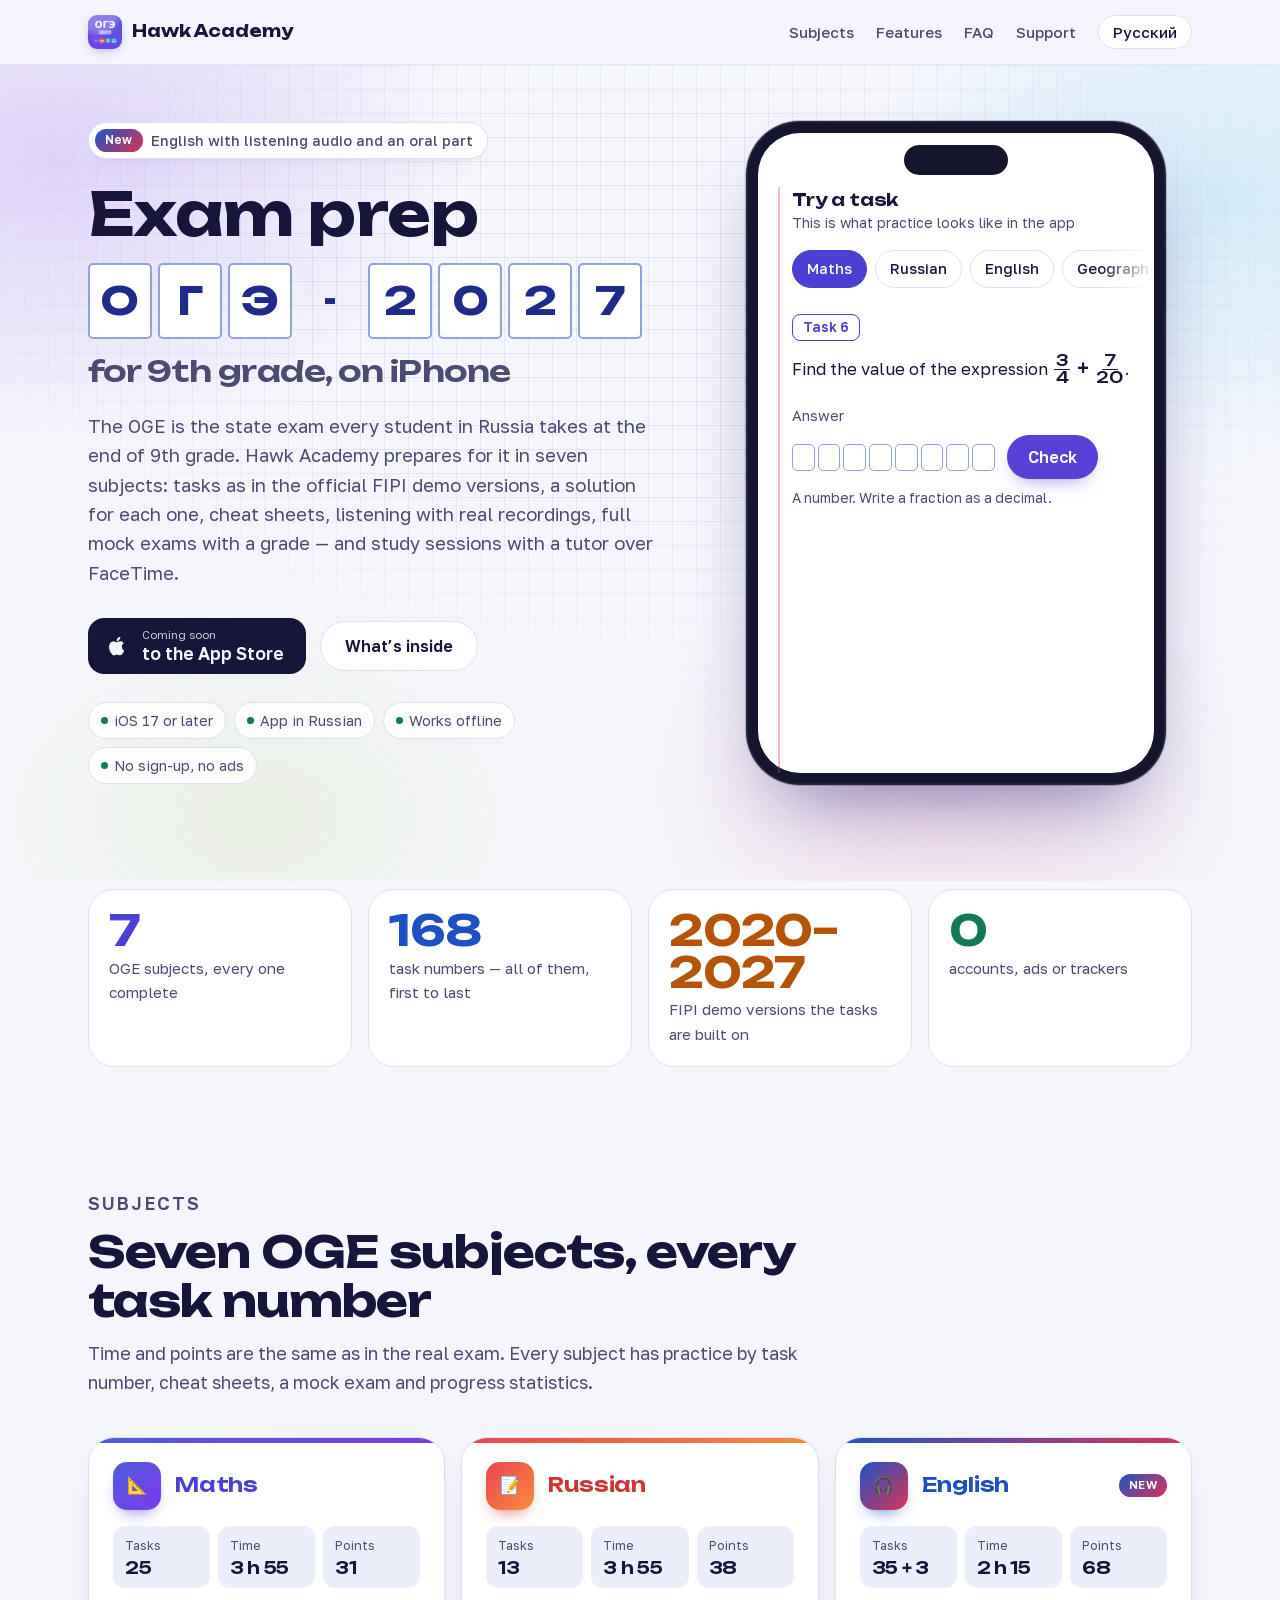
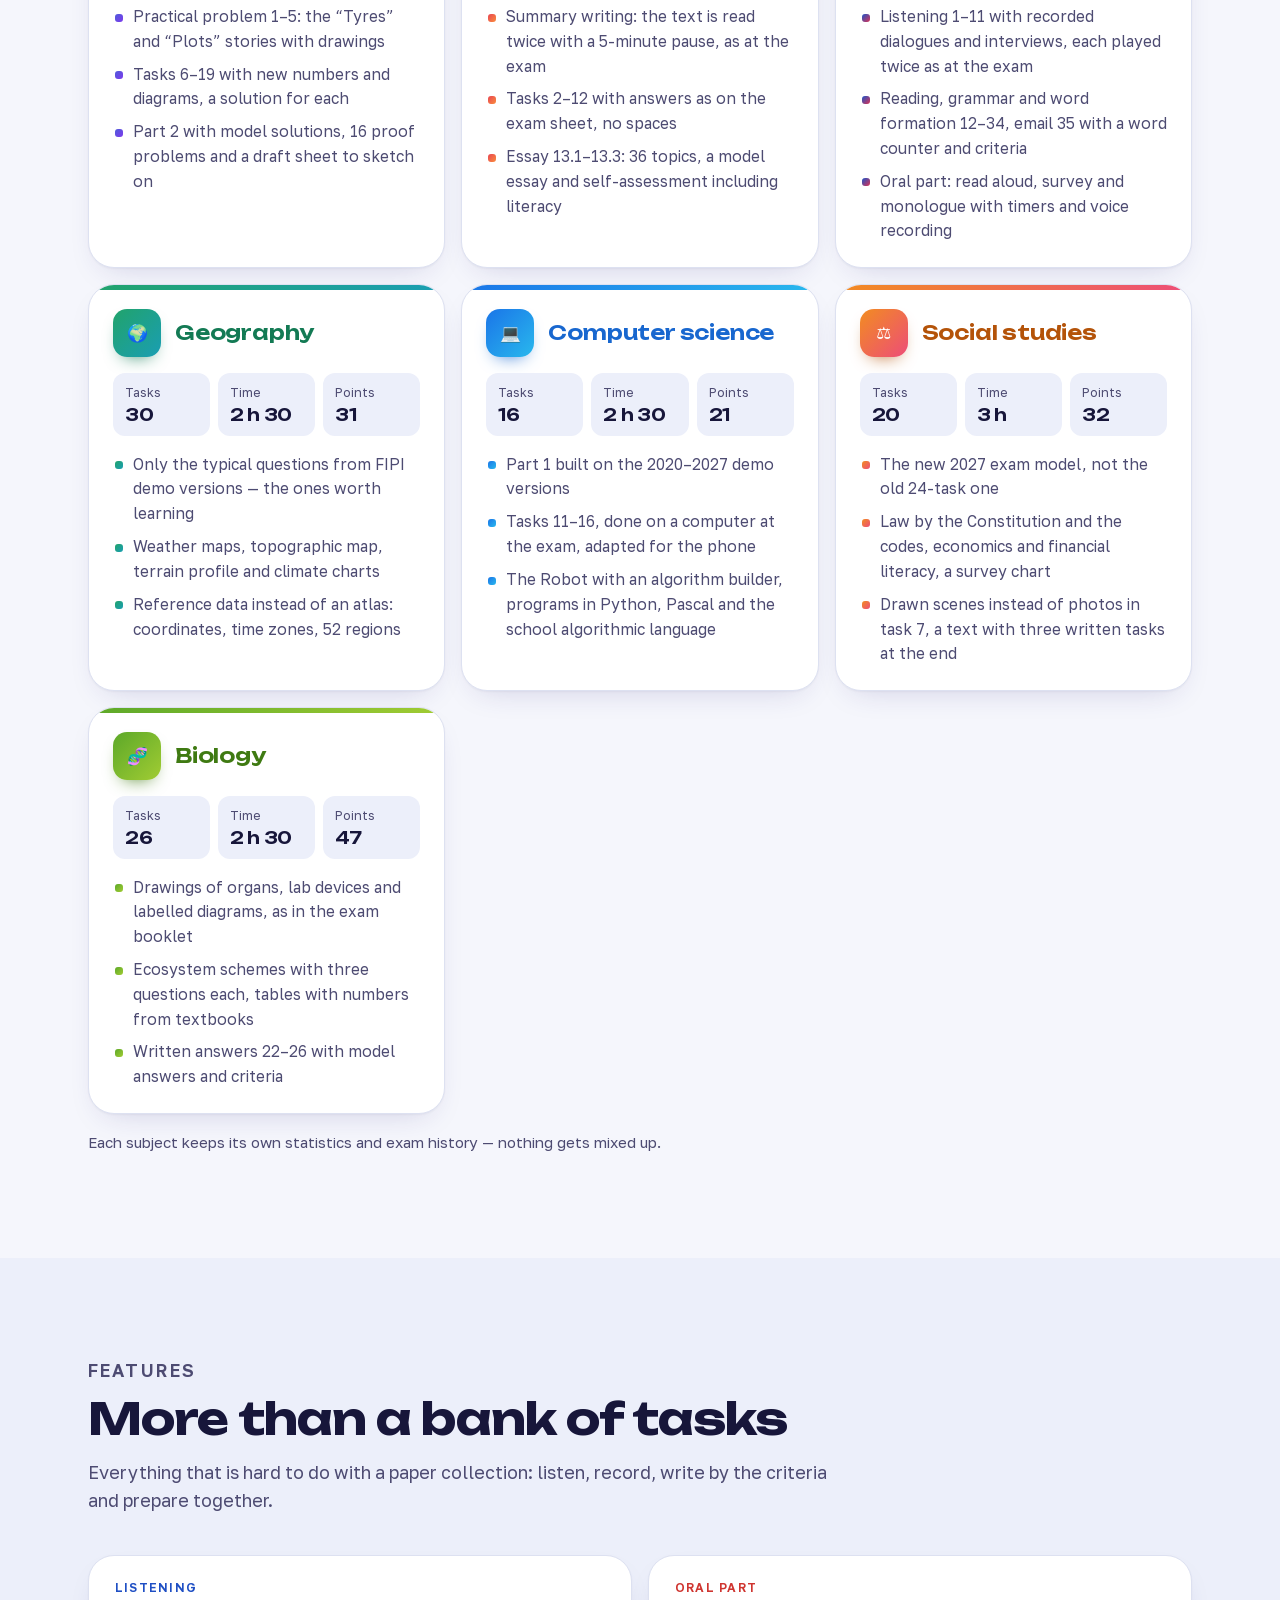
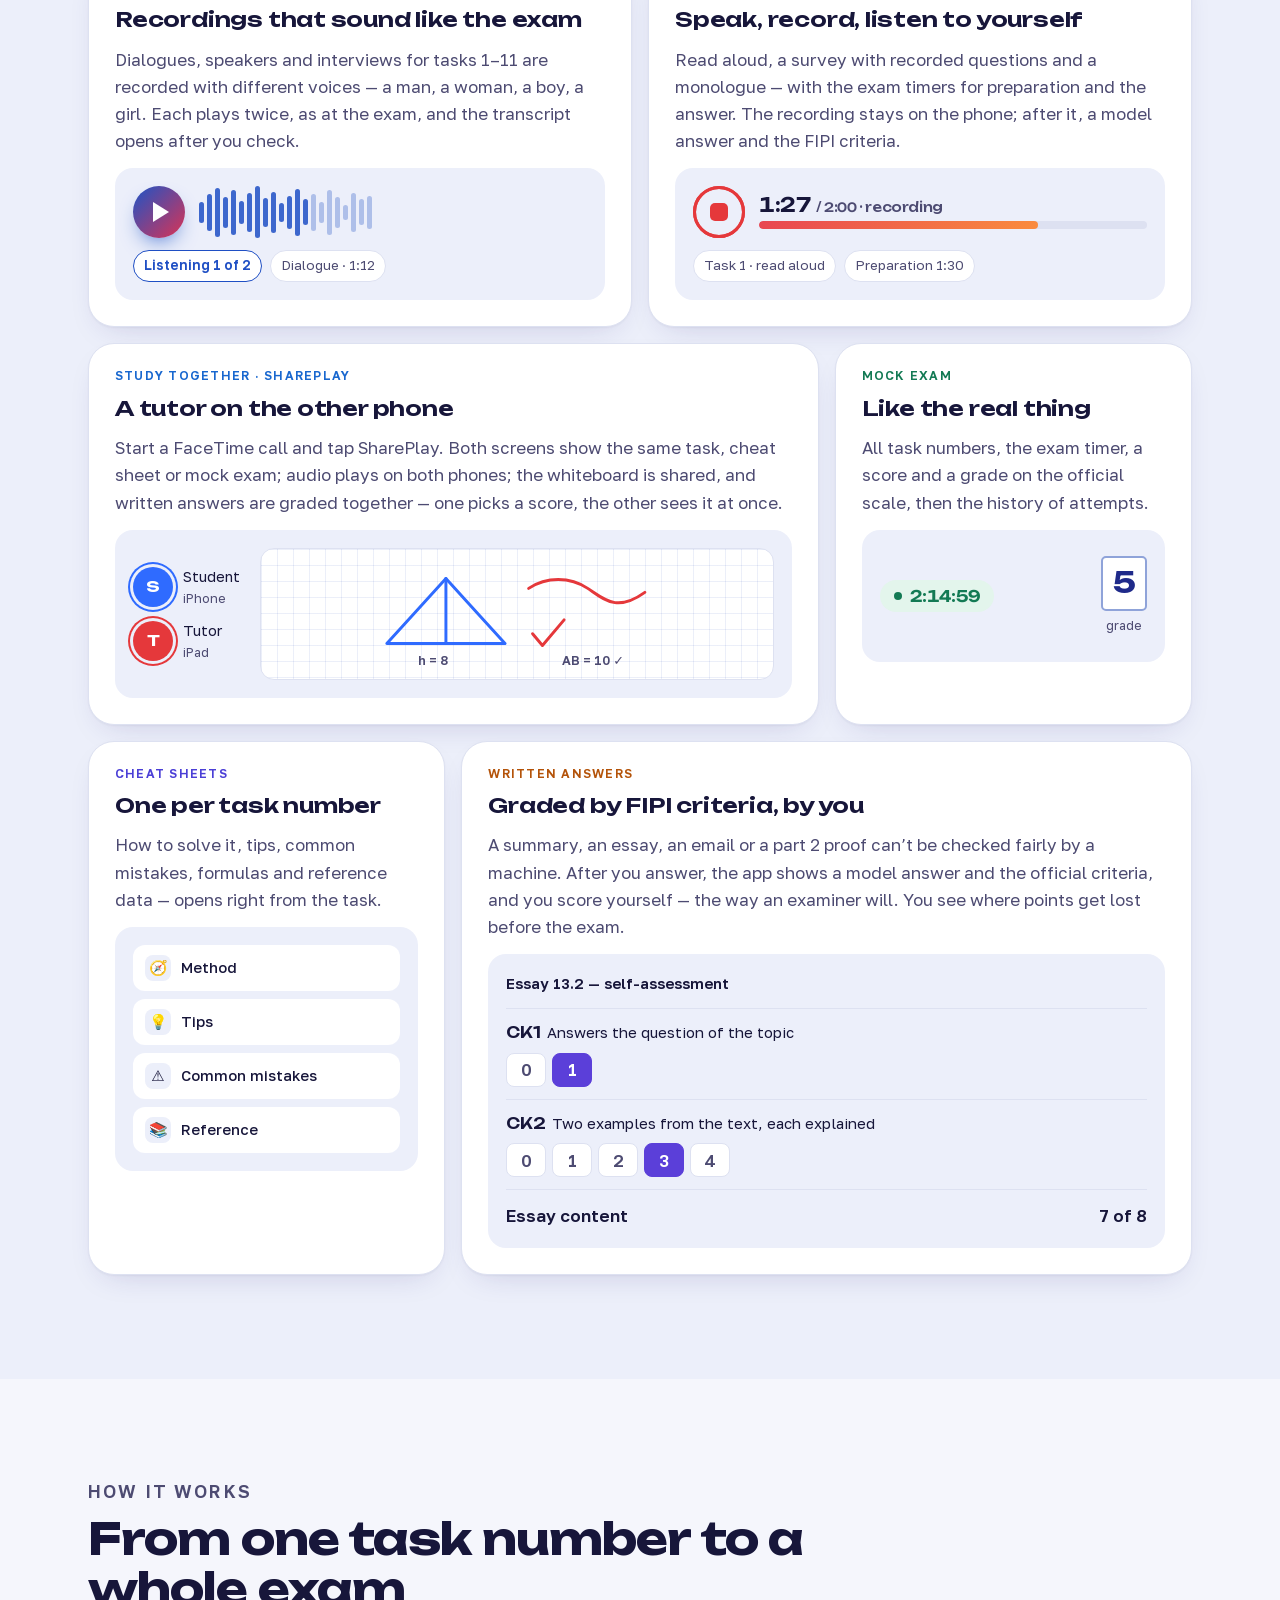
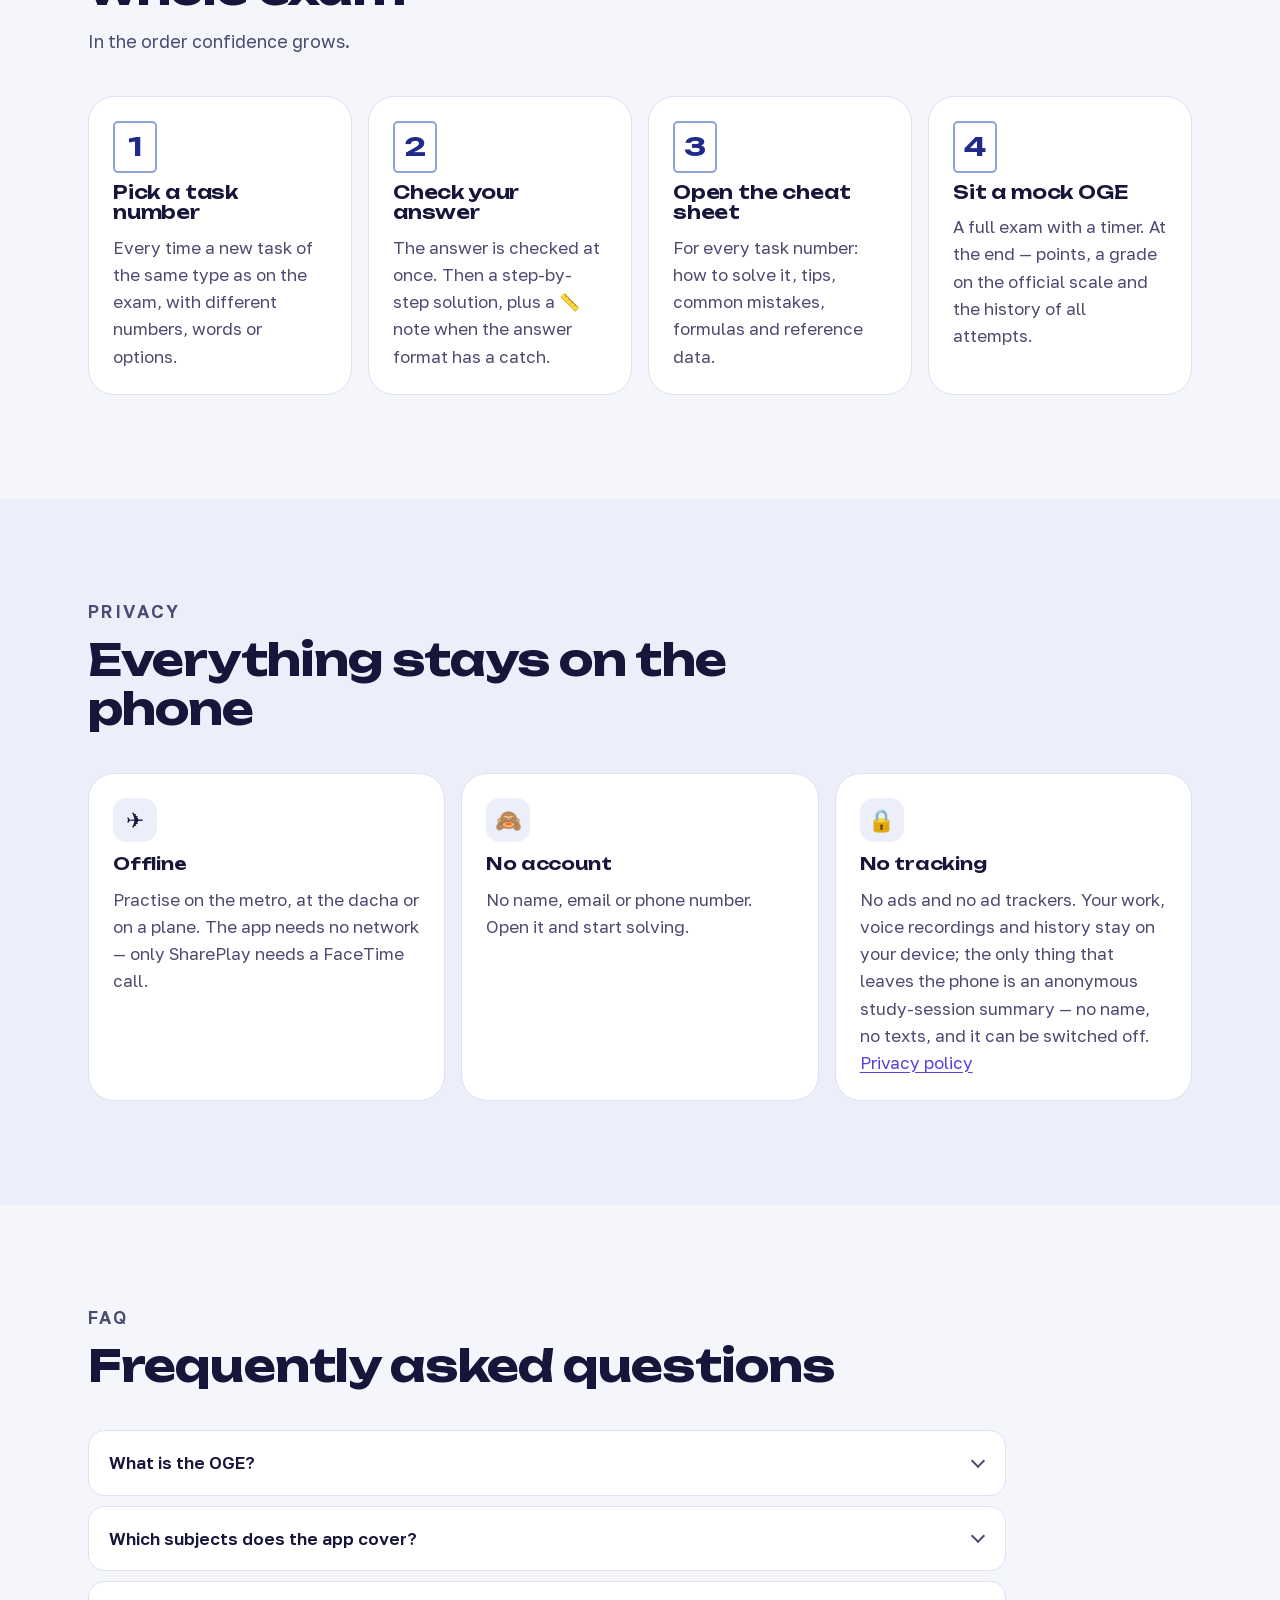
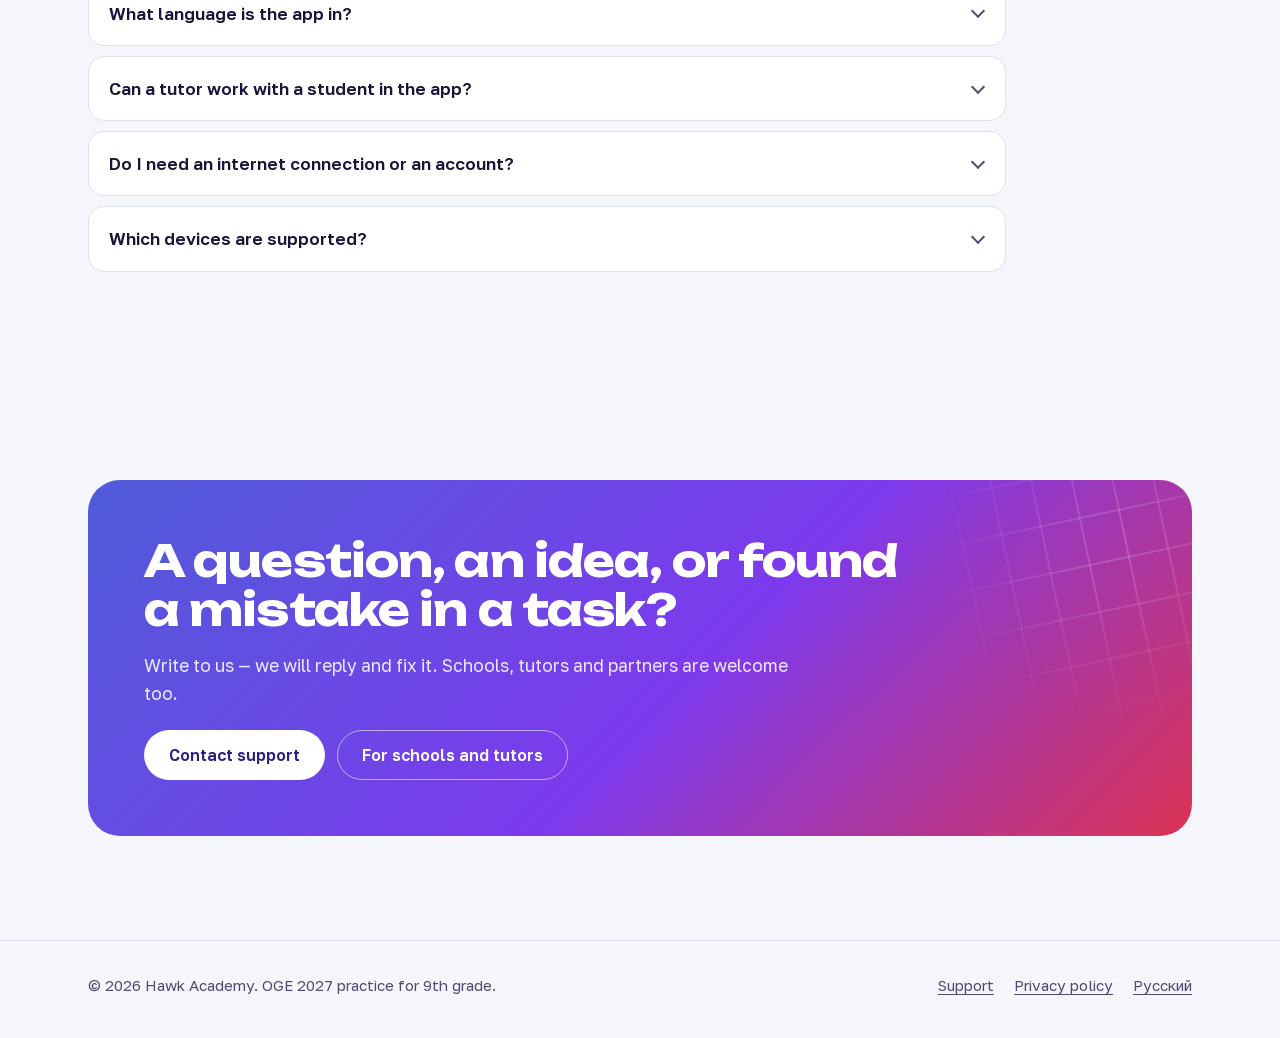
==== commit 1a6c5f8c: "Privacy policy: anonymous study-session statistics (TelemetryDeck) Both policies describe the one-pe" ====
--- a/en/index.html
+++ b/en/index.html
@@ -83,7 +83,7 @@
           "Written answers: model answer, FIPI criteria and self-assessment",
           "Full mock exams with a timer, score and grade",
           "Study together over FaceTime with SharePlay: shared tasks, shared whiteboard, shared mock exam",
-          "Works offline, no sign-up, no analytics"
+          "Works offline, no sign-up, no ads or trackers"
         ]
       },
       {
@@ -454,7 +454,7 @@
         <ul class="facts">
           <li class="reveal" data-icon="✈️"><strong>Offline</strong><span>Practise on the metro, at the dacha or on a plane. The app needs no network — only SharePlay needs a FaceTime call.</span></li>
           <li class="reveal" data-icon="🙈"><strong>No account</strong><span>No name, email or phone number. Open it and start solving.</span></li>
-          <li class="reveal" data-icon="🔒"><strong>No tracking</strong><span>No ads and no analytics. Statistics, drafts and voice recordings are kept only on your device. <a href="/en/privacy.html">Privacy policy</a></span></li>
+          <li class="reveal" data-icon="🔒"><strong>No tracking</strong><span>No ads and no ad trackers. Your work, voice recordings and history stay on your device; the only thing that leaves the phone is an anonymous study-session summary — no name, no texts, and it can be switched off. <a href="/en/privacy.html">Privacy policy</a></span></li>
         </ul>
       </div>
     </section>
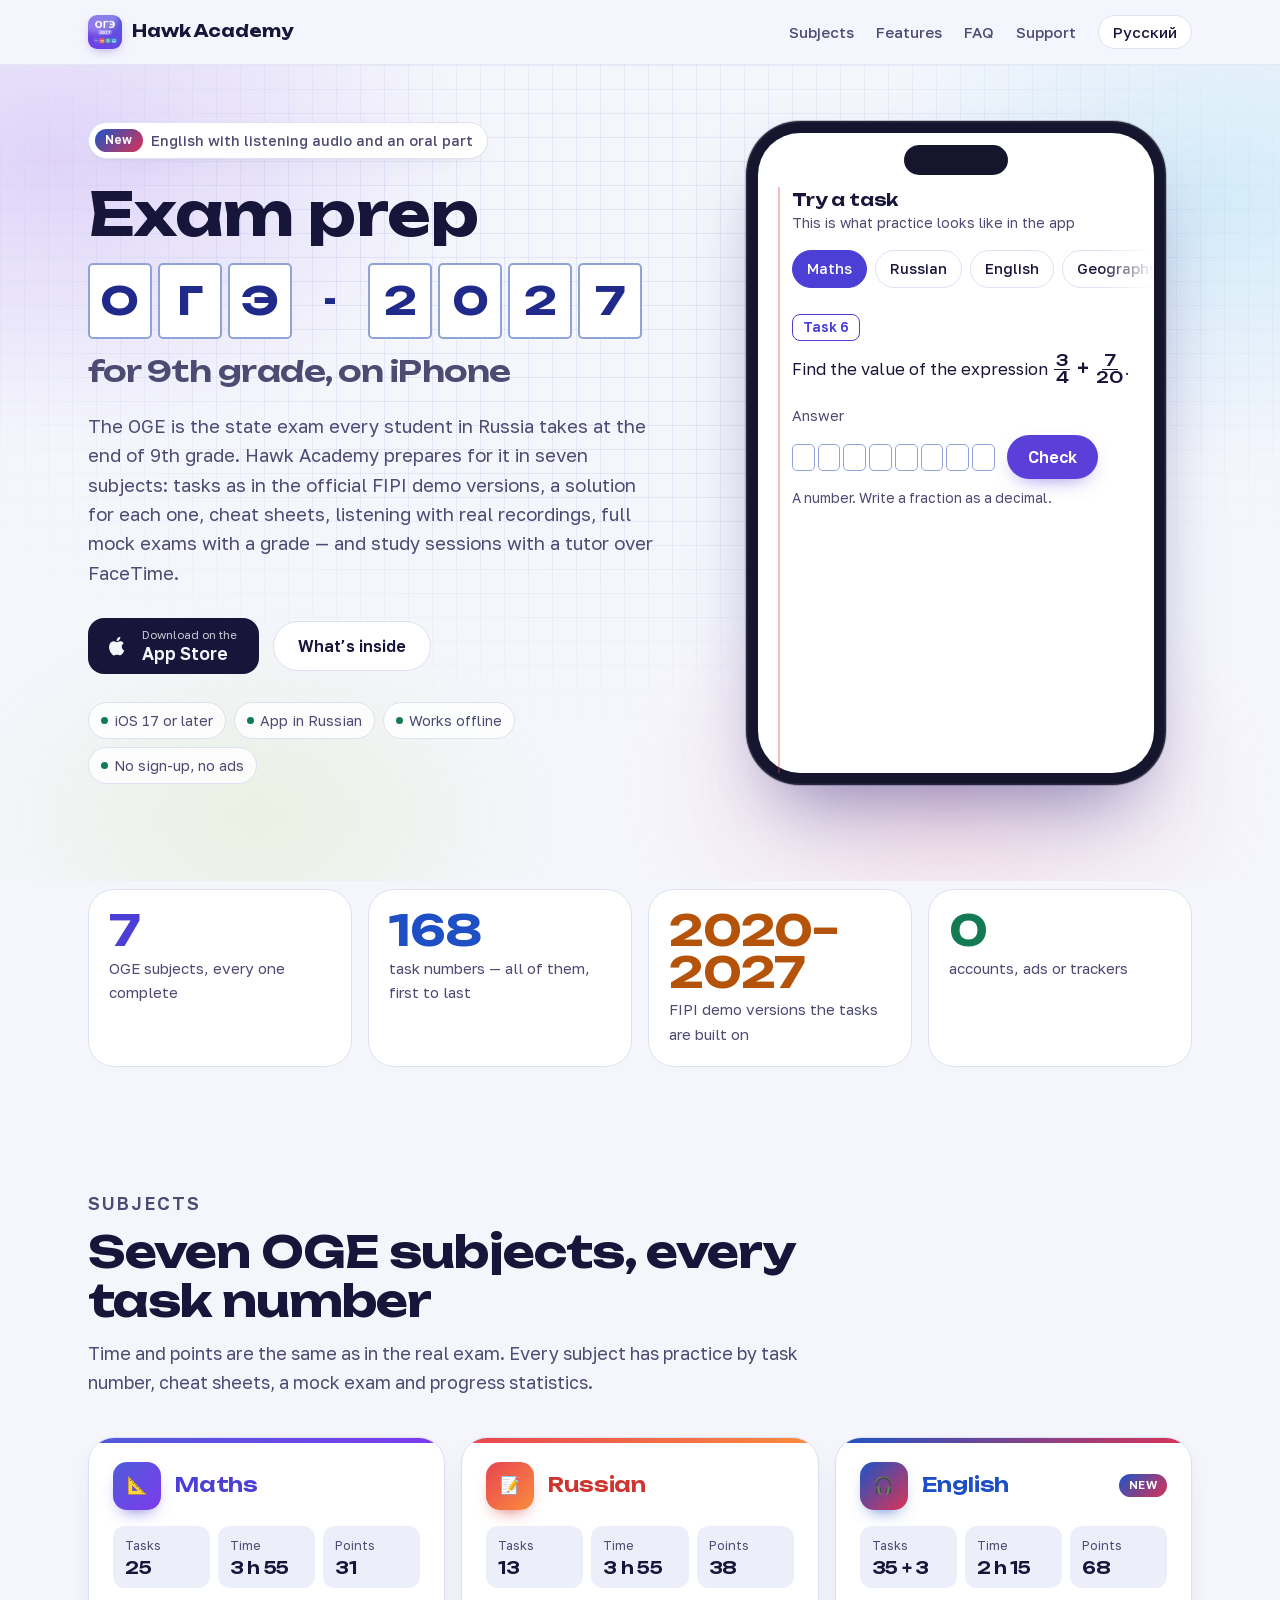
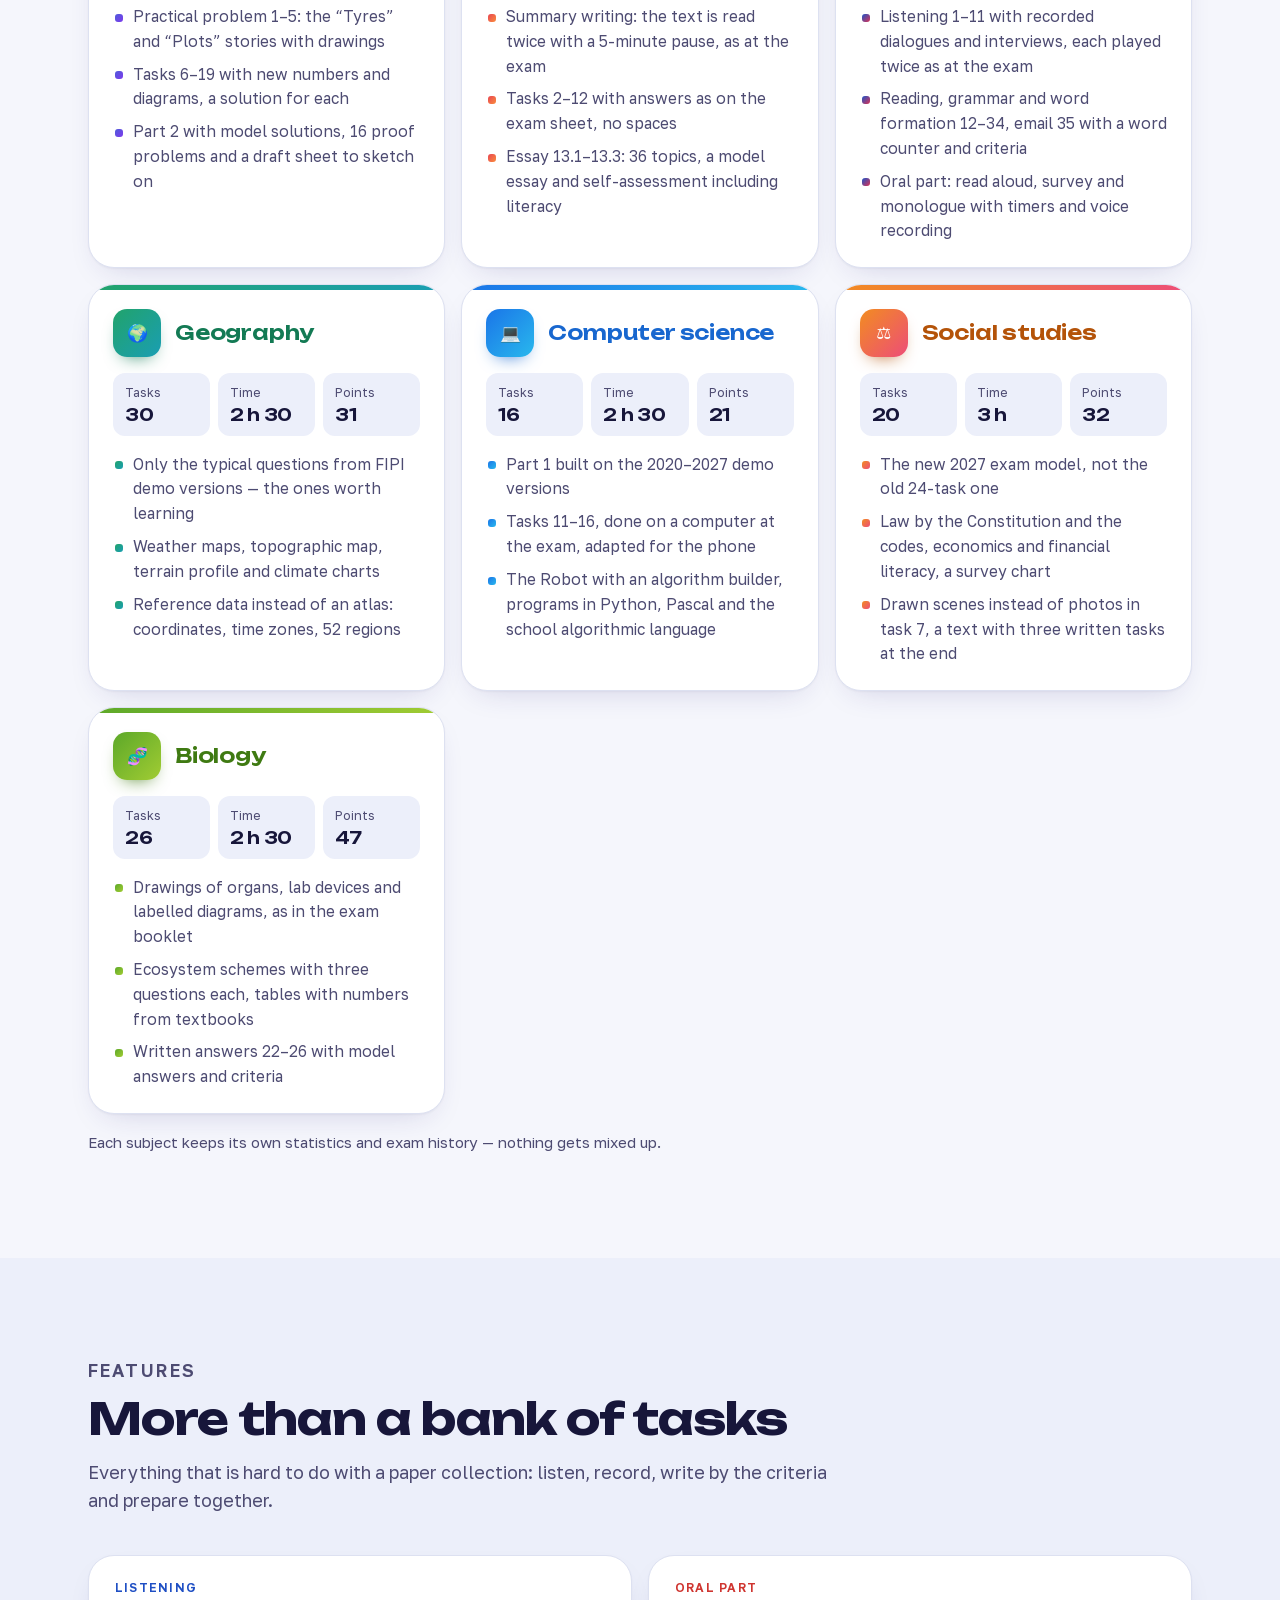
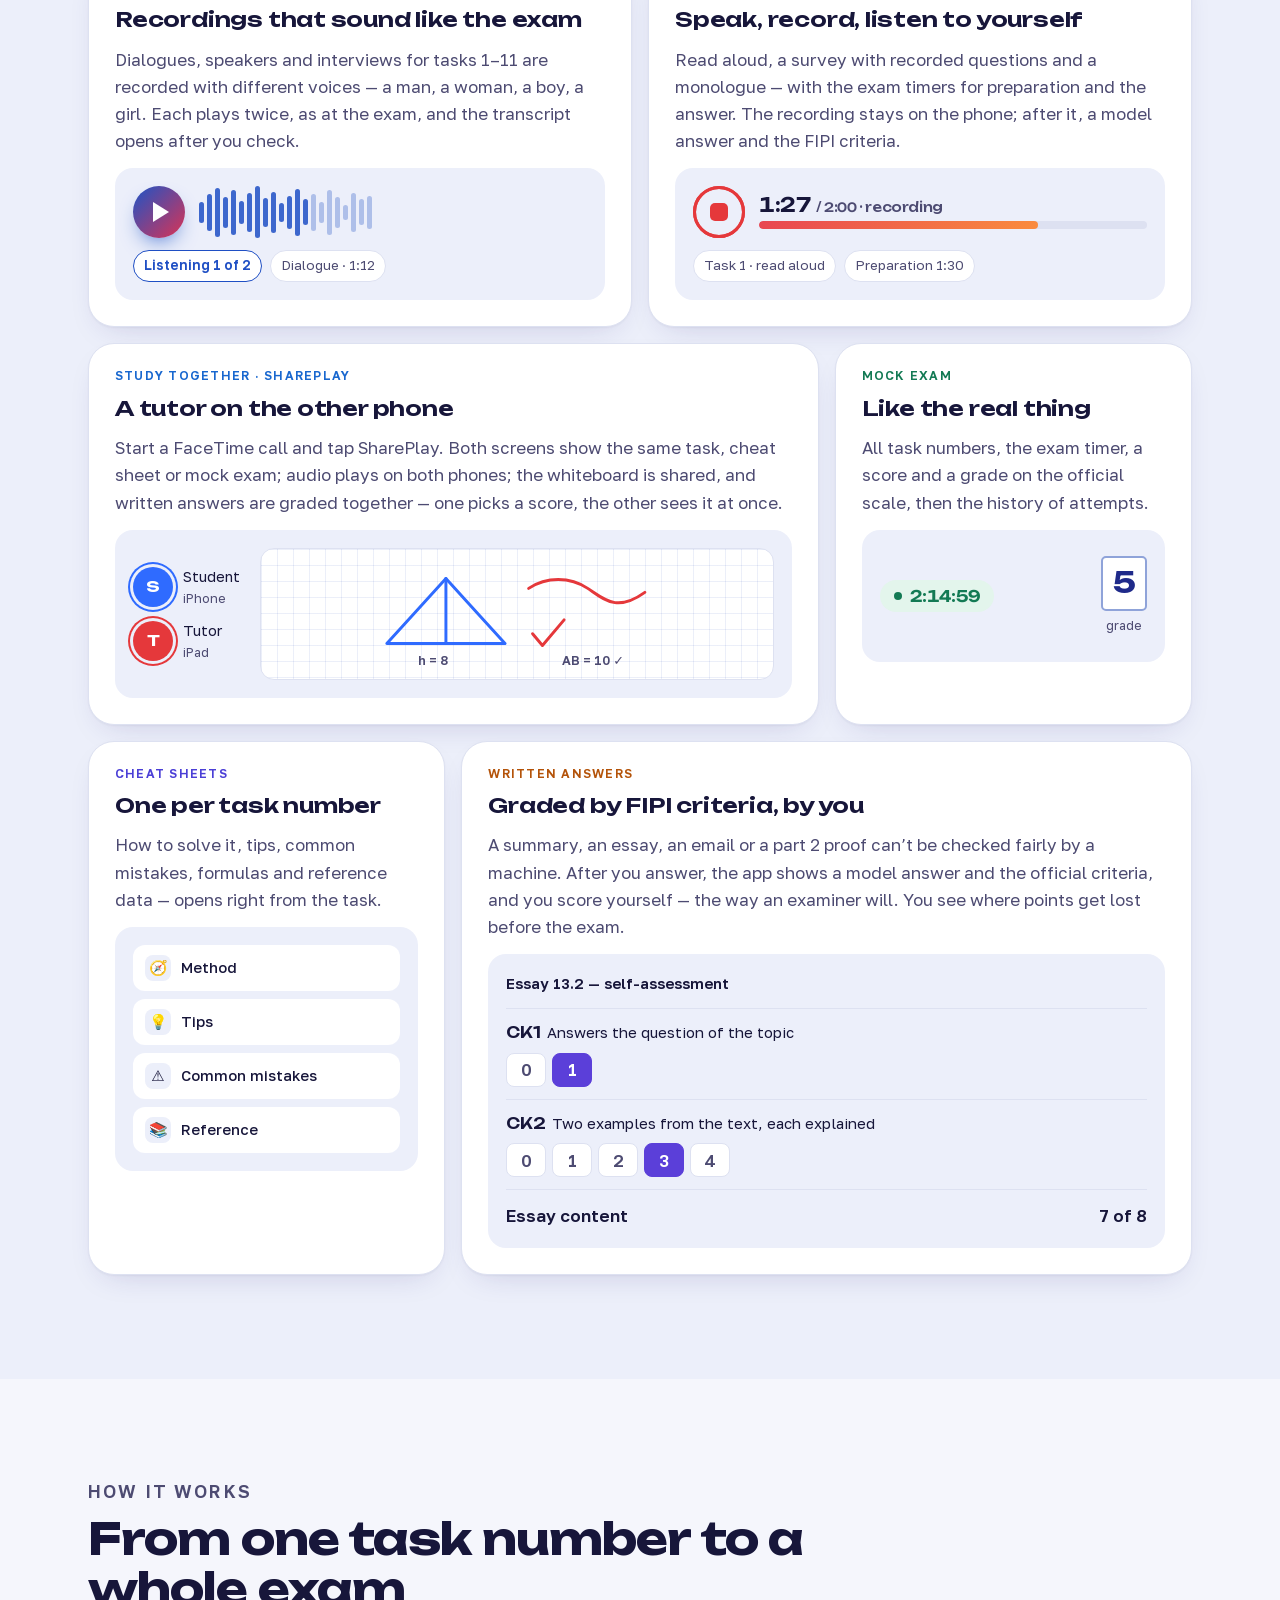
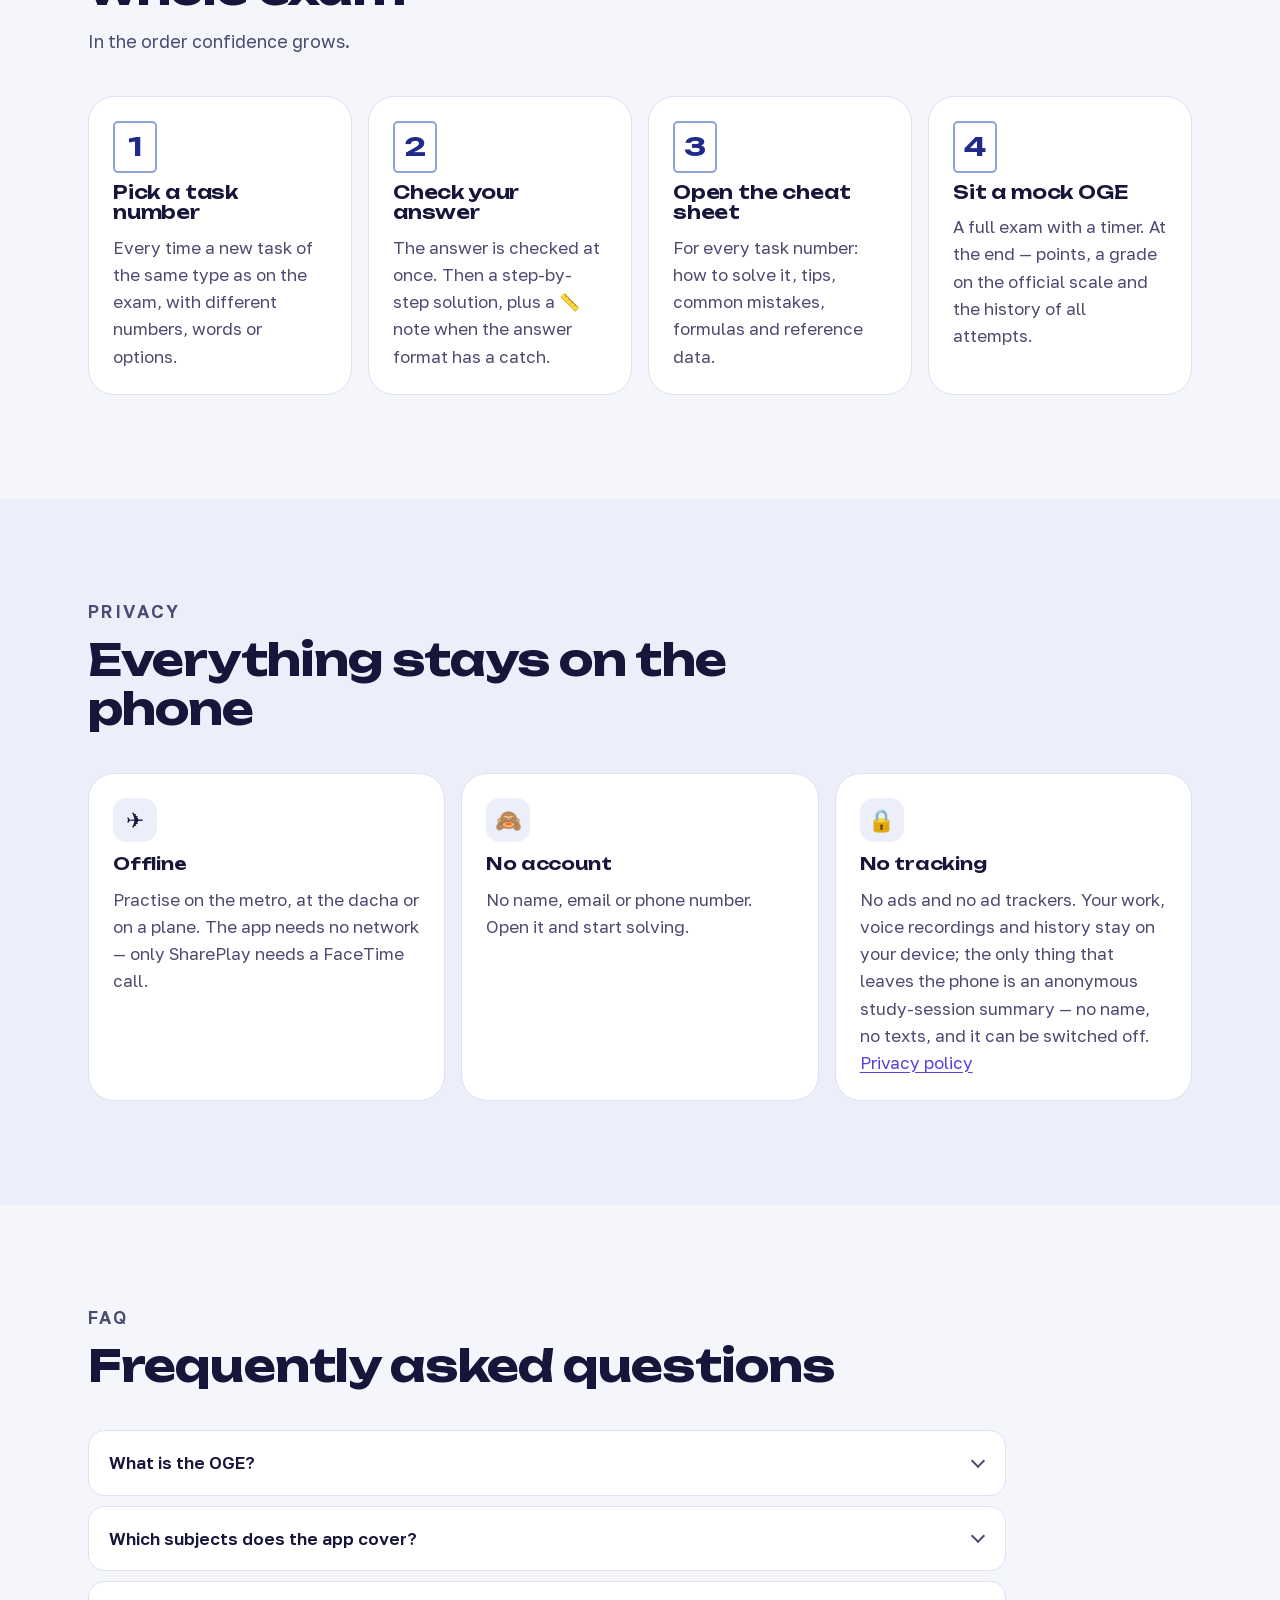
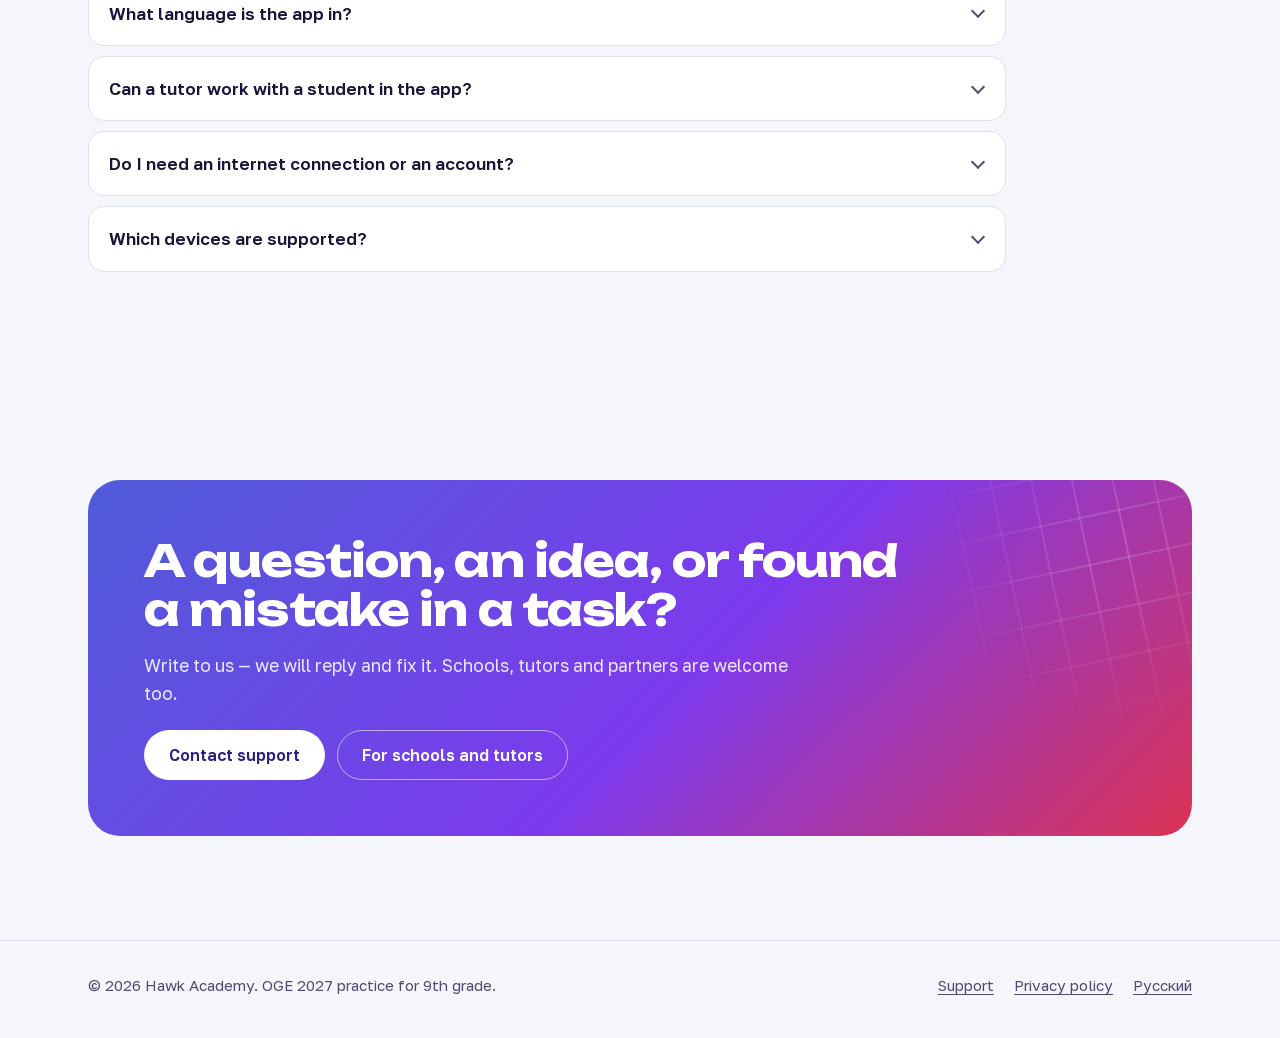
==== commit 06b967fb: "App Store: the app is out — badge links to the store, Smart App Banner, download link in JSON-LD and" ====
--- a/en/index.html
+++ b/en/index.html
@@ -10,6 +10,7 @@
   <link rel="alternate" hreflang="en" href="https://hawkacademy.github.io/en/">
   <link rel="alternate" hreflang="x-default" href="https://hawkacademy.github.io/en/">
   <script src="/assets/lang.js"></script>
+  <meta name="apple-itunes-app" content="app-id=6830893319">
   <meta name="theme-color" content="#f5f6fc" media="(prefers-color-scheme: light)">
   <meta name="theme-color" content="#0f0f2a" media="(prefers-color-scheme: dark)">
   <meta name="color-scheme" content="light dark">
@@ -61,13 +62,16 @@
         "@type": "MobileApplication",
         "@id": "https://hawkacademy.github.io/#app",
         "name": "Hawk Academy: ОГЭ-2027",
-        "alternateName": "Hawk Academy: OGE 2027",
+        "alternateName": ["ОГЭ 2027: Тренажер", "Hawk Academy: OGE 2027"],
         "description": "Practice app for the OGE 2027, the state exam Russian students take at the end of 9th grade, in seven subjects: maths, Russian language, English, geography, computer science, social studies and biology. Tasks in the format of the official FIPI demo versions, a step-by-step solution for every task, cheat sheets for each task number, listening tasks with recorded audio, an oral part with voice recording, written answers with model answers and self-assessment by FIPI criteria, full mock exams with a score and a grade, and SharePlay study sessions with a tutor. The app interface is in Russian.",
         "operatingSystem": "iOS 17.0 or later",
         "applicationCategory": "EducationalApplication",
         "inLanguage": "ru",
         "image": "https://hawkacademy.github.io/assets/icon-512.png",
         "url": "https://hawkacademy.github.io/",
+        "downloadUrl": "https://apps.apple.com/app/id6830893319",
+        "installUrl": "https://apps.apple.com/app/id6830893319",
+        "offers": { "@type": "Offer", "price": "0", "priceCurrency": "USD" },
         "author": { "@id": "https://hawkacademy.github.io/#org" },
         "publisher": { "@id": "https://hawkacademy.github.io/#org" },
         "audience": {
@@ -119,7 +123,7 @@
           {
             "@type": "Question",
             "name": "Which devices are supported?",
-            "acceptedAnswer": { "@type": "Answer", "text": "iPhone with iOS 17 or later. The whiteboard also works on iPad." }
+            "acceptedAnswer": { "@type": "Answer", "text": "iPhone and iPad with iOS 17 or later." }
           }
         ]
       }
@@ -174,10 +178,10 @@
             listening with real recordings, full mock exams with a grade — and study sessions with a tutor over FaceTime.
           </p>
           <div class="hero-actions">
-            <div class="store-badge" role="note" aria-label="Coming soon to the App Store">
+            <a class="store-badge" href="https://apps.apple.com/app/id6830893319" aria-label="Download on the App Store">
               <svg viewBox="0 0 24 24" aria-hidden="true"><path d="M16.37 12.6c-.02-2.16 1.77-3.2 1.85-3.25-1-1.47-2.57-1.67-3.13-1.7-1.33-.13-2.6.79-3.28.79-.68 0-1.72-.77-2.83-.75-1.45.02-2.8.85-3.55 2.15-1.52 2.63-.39 6.52 1.09 8.66.72 1.04 1.58 2.21 2.71 2.17 1.09-.04 1.5-.7 2.82-.7 1.31 0 1.69.7 2.84.68 1.17-.02 1.91-1.06 2.63-2.11.83-1.21 1.17-2.38 1.19-2.44-.03-.01-2.28-.88-2.3-3.5zM14.2 6.25c.6-.73 1.01-1.74.9-2.75-.87.04-1.92.58-2.54 1.31-.56.64-1.05 1.67-.92 2.66.97.07 1.96-.5 2.56-1.22z"/></svg>
-              <span><small>Coming soon</small><strong>to the App Store</strong></span>
-            </div>
+              <span><small>Download on the</small><strong>App Store</strong></span>
+            </a>
             <a class="btn btn-ghost" href="#subjects">What’s inside</a>
           </div>
           <ul class="hero-facts" aria-label="At a glance">
@@ -488,7 +492,7 @@
           </details>
           <details>
             <summary>Which devices are supported?</summary>
-            <div><p>iPhone with iOS 17 or later. The whiteboard also works on iPad.</p></div>
+            <div><p>iPhone and iPad with iOS 17 or later.</p></div>
           </details>
         </div>
       </div>
